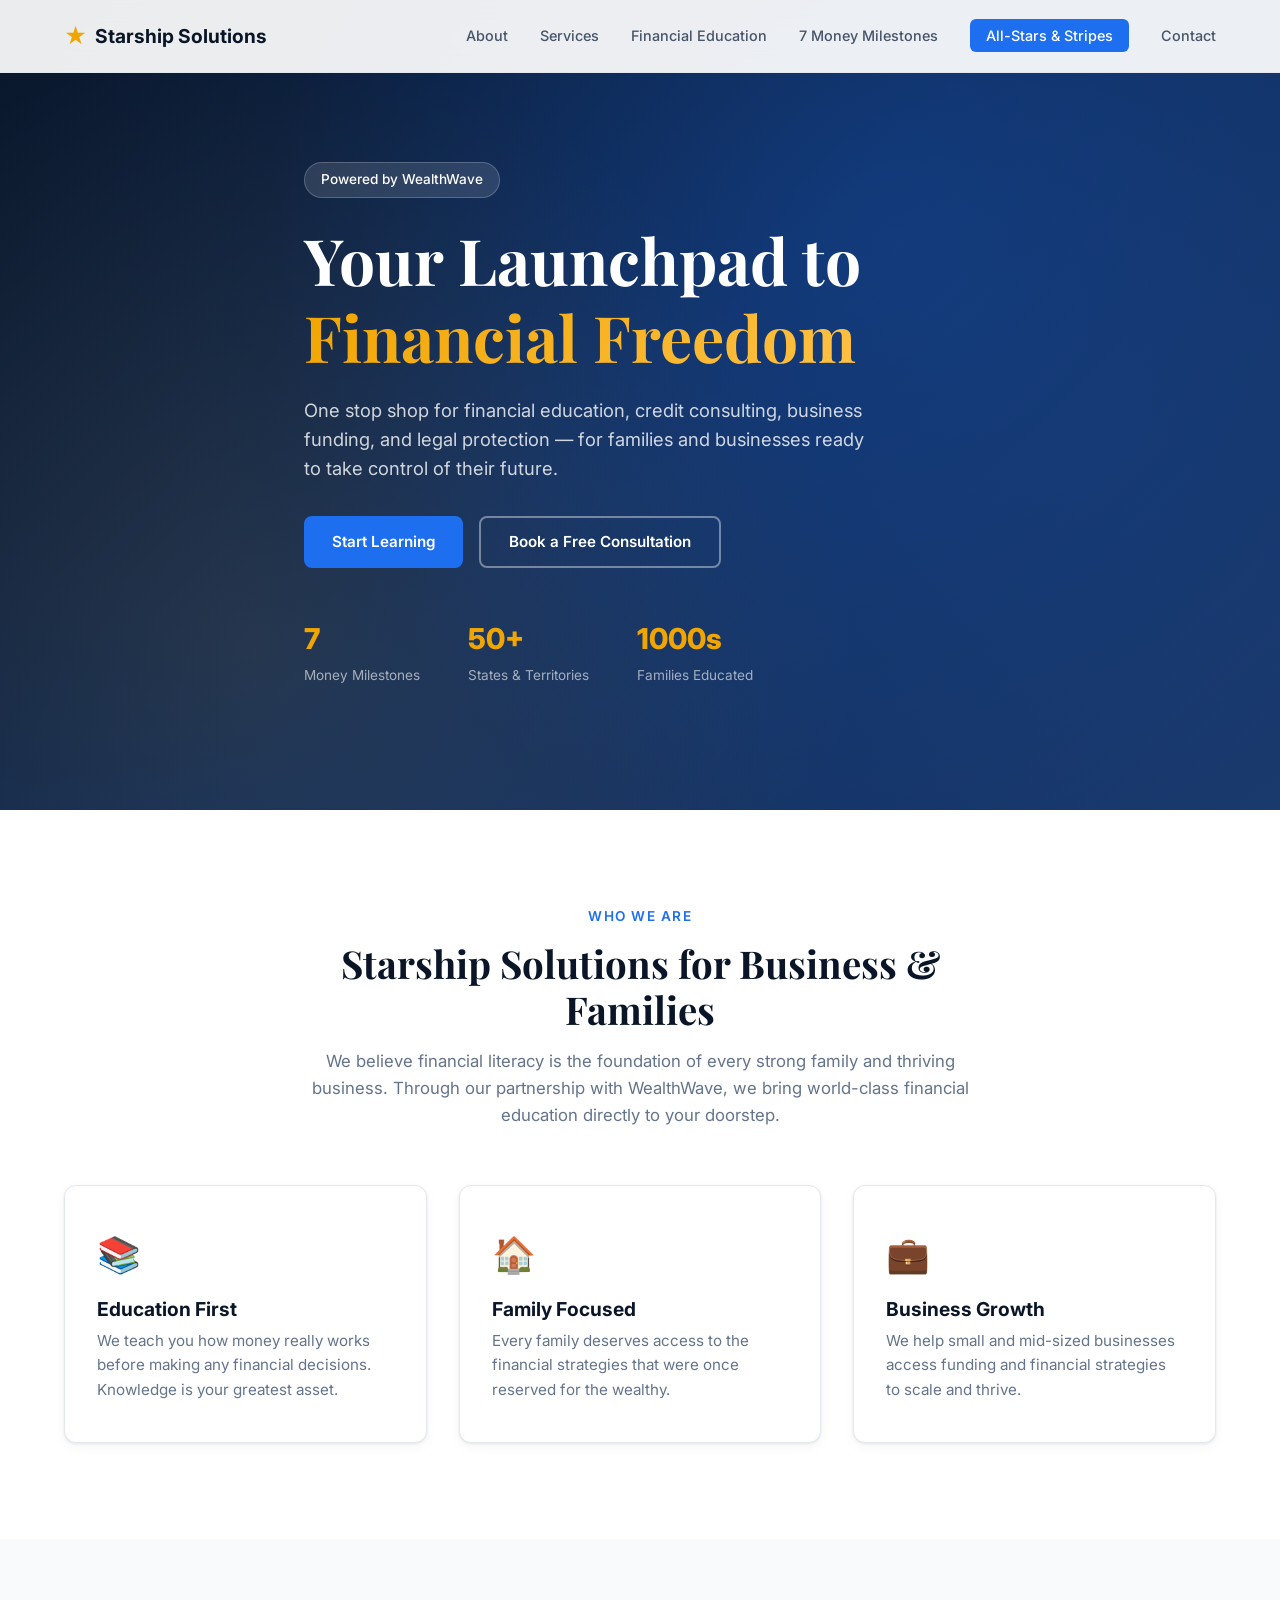
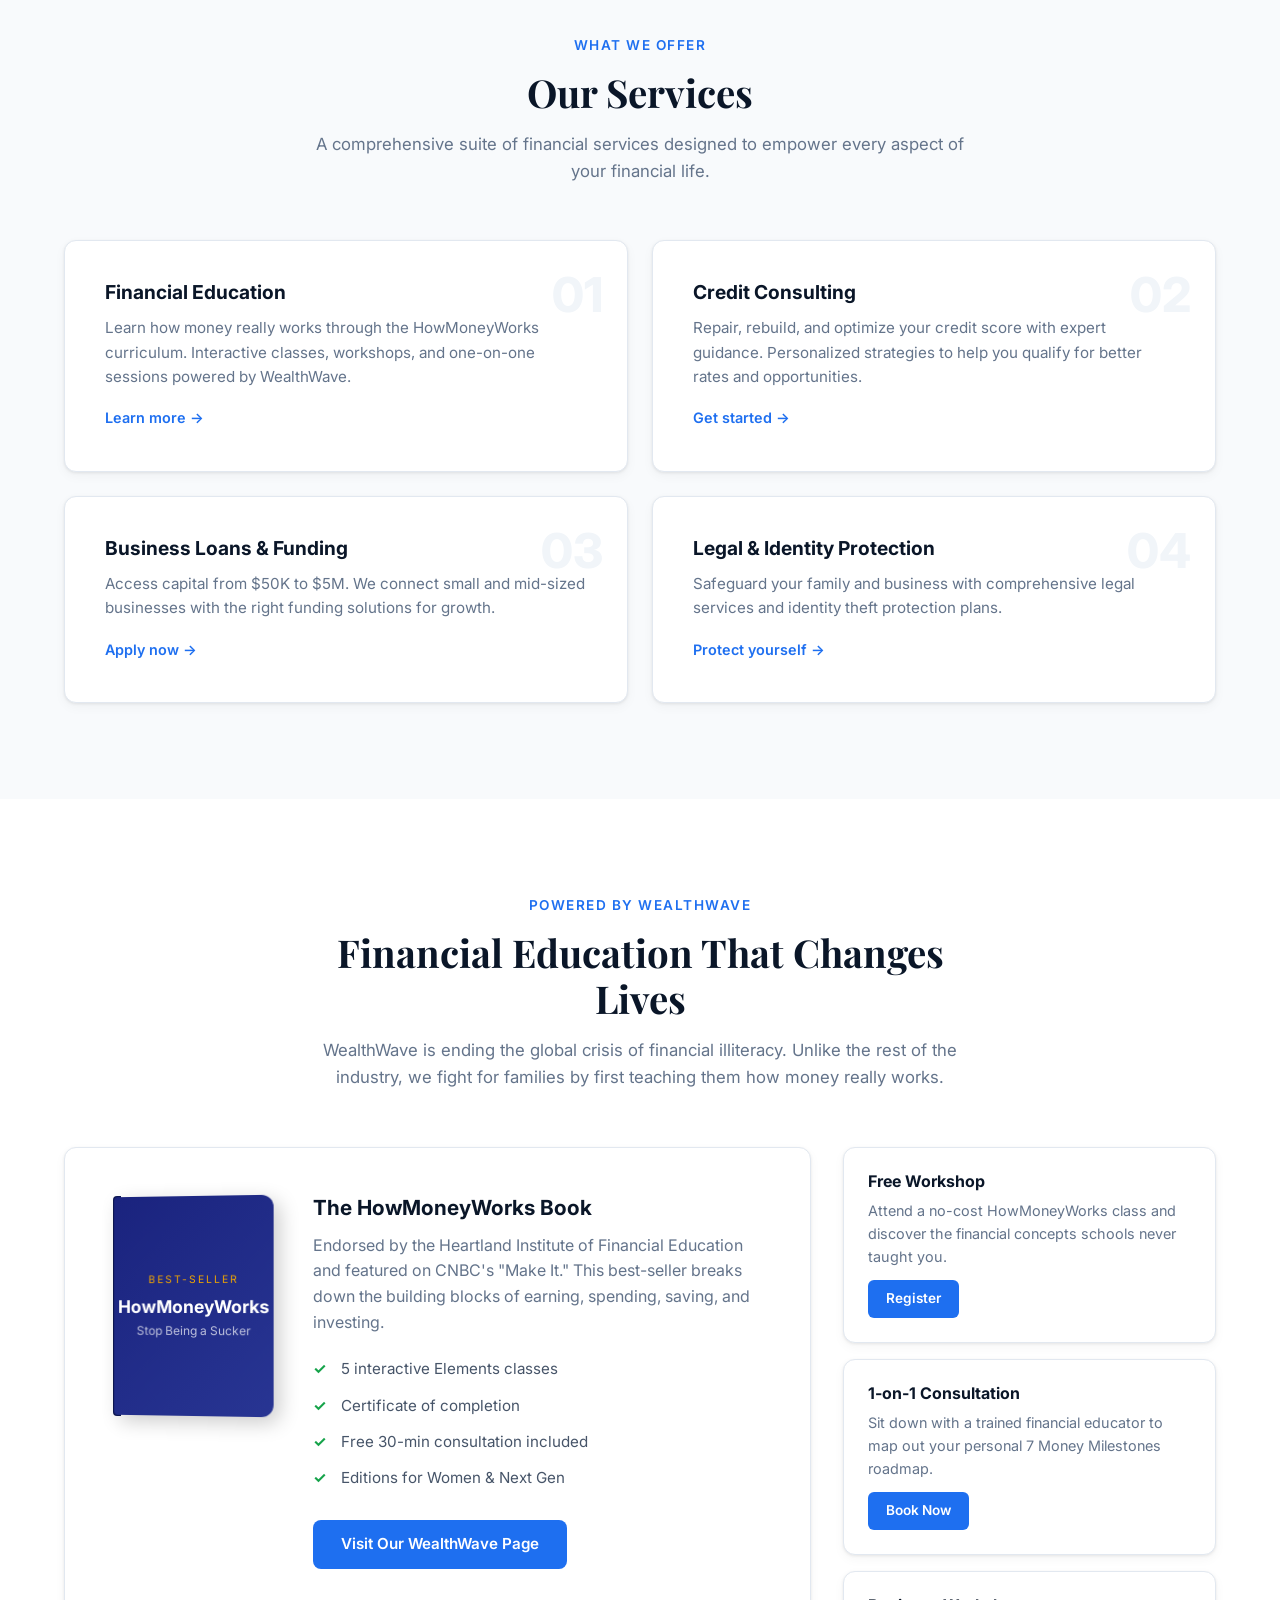
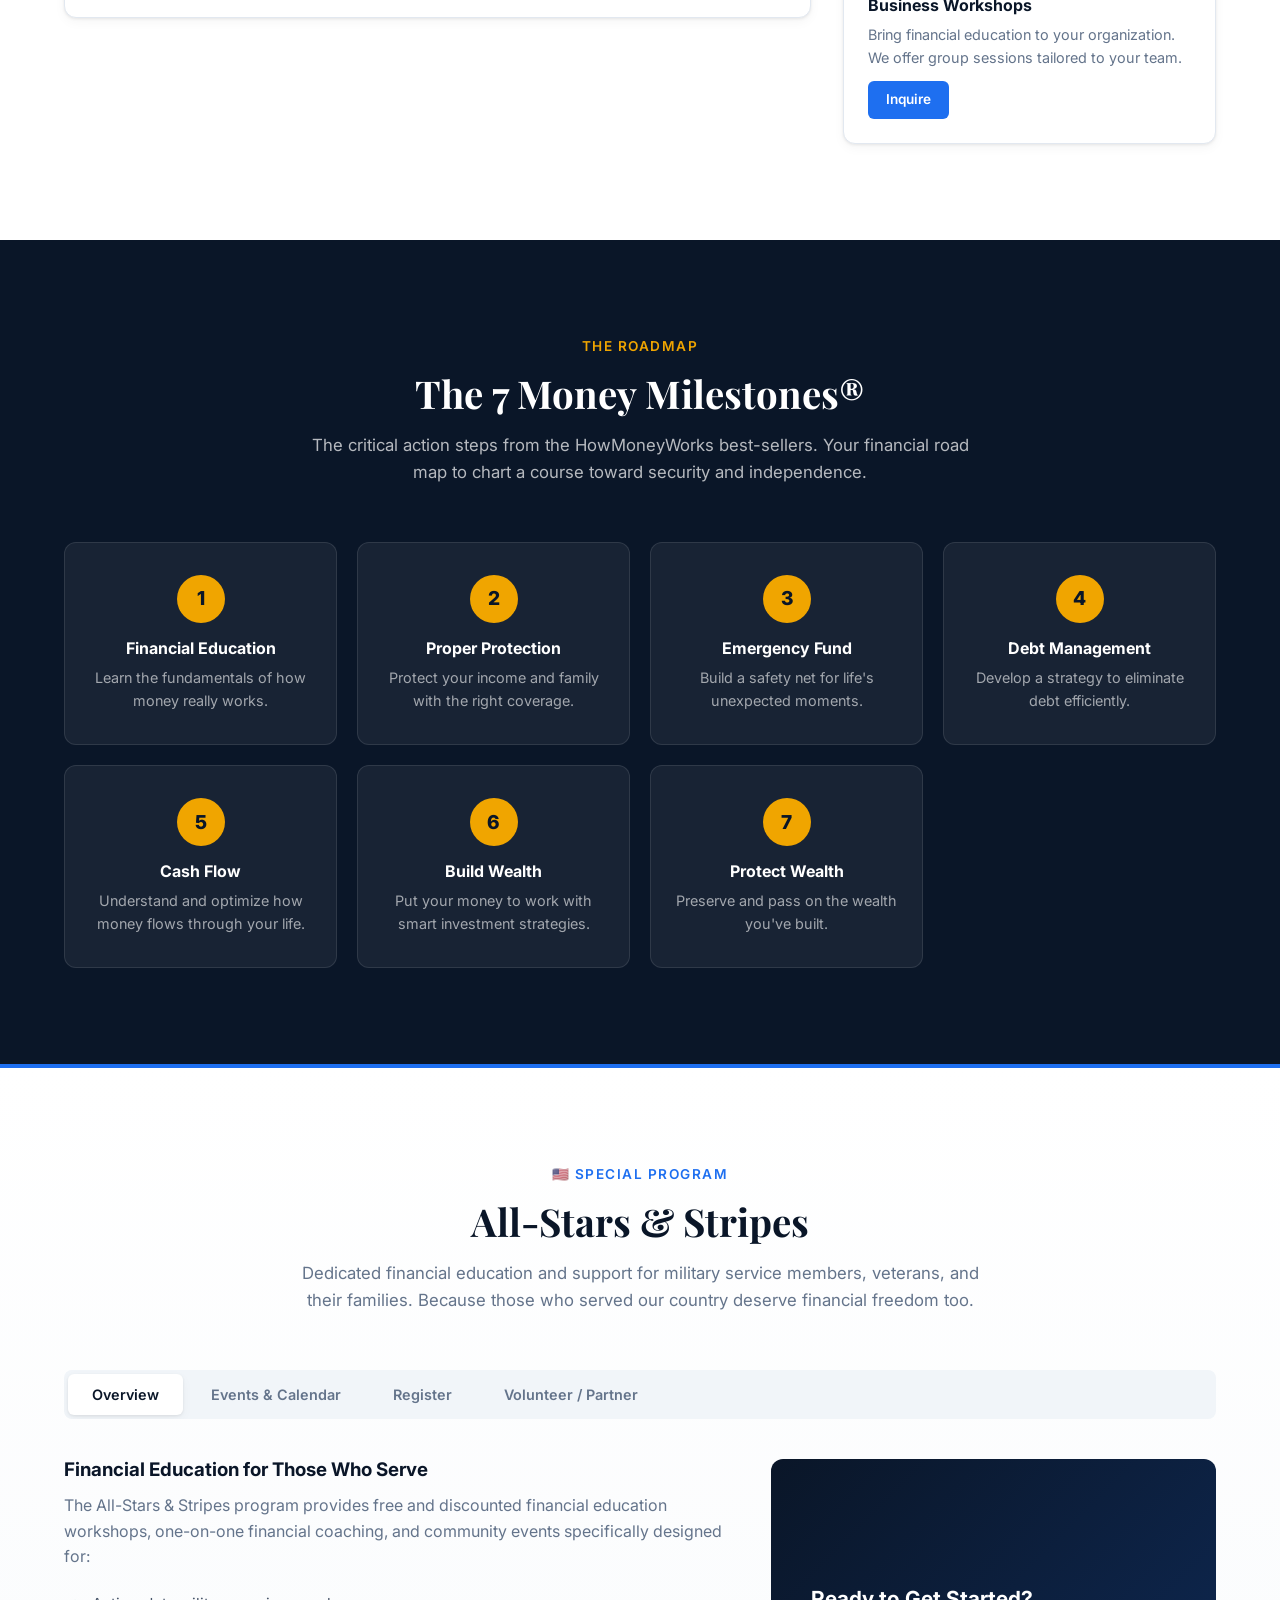
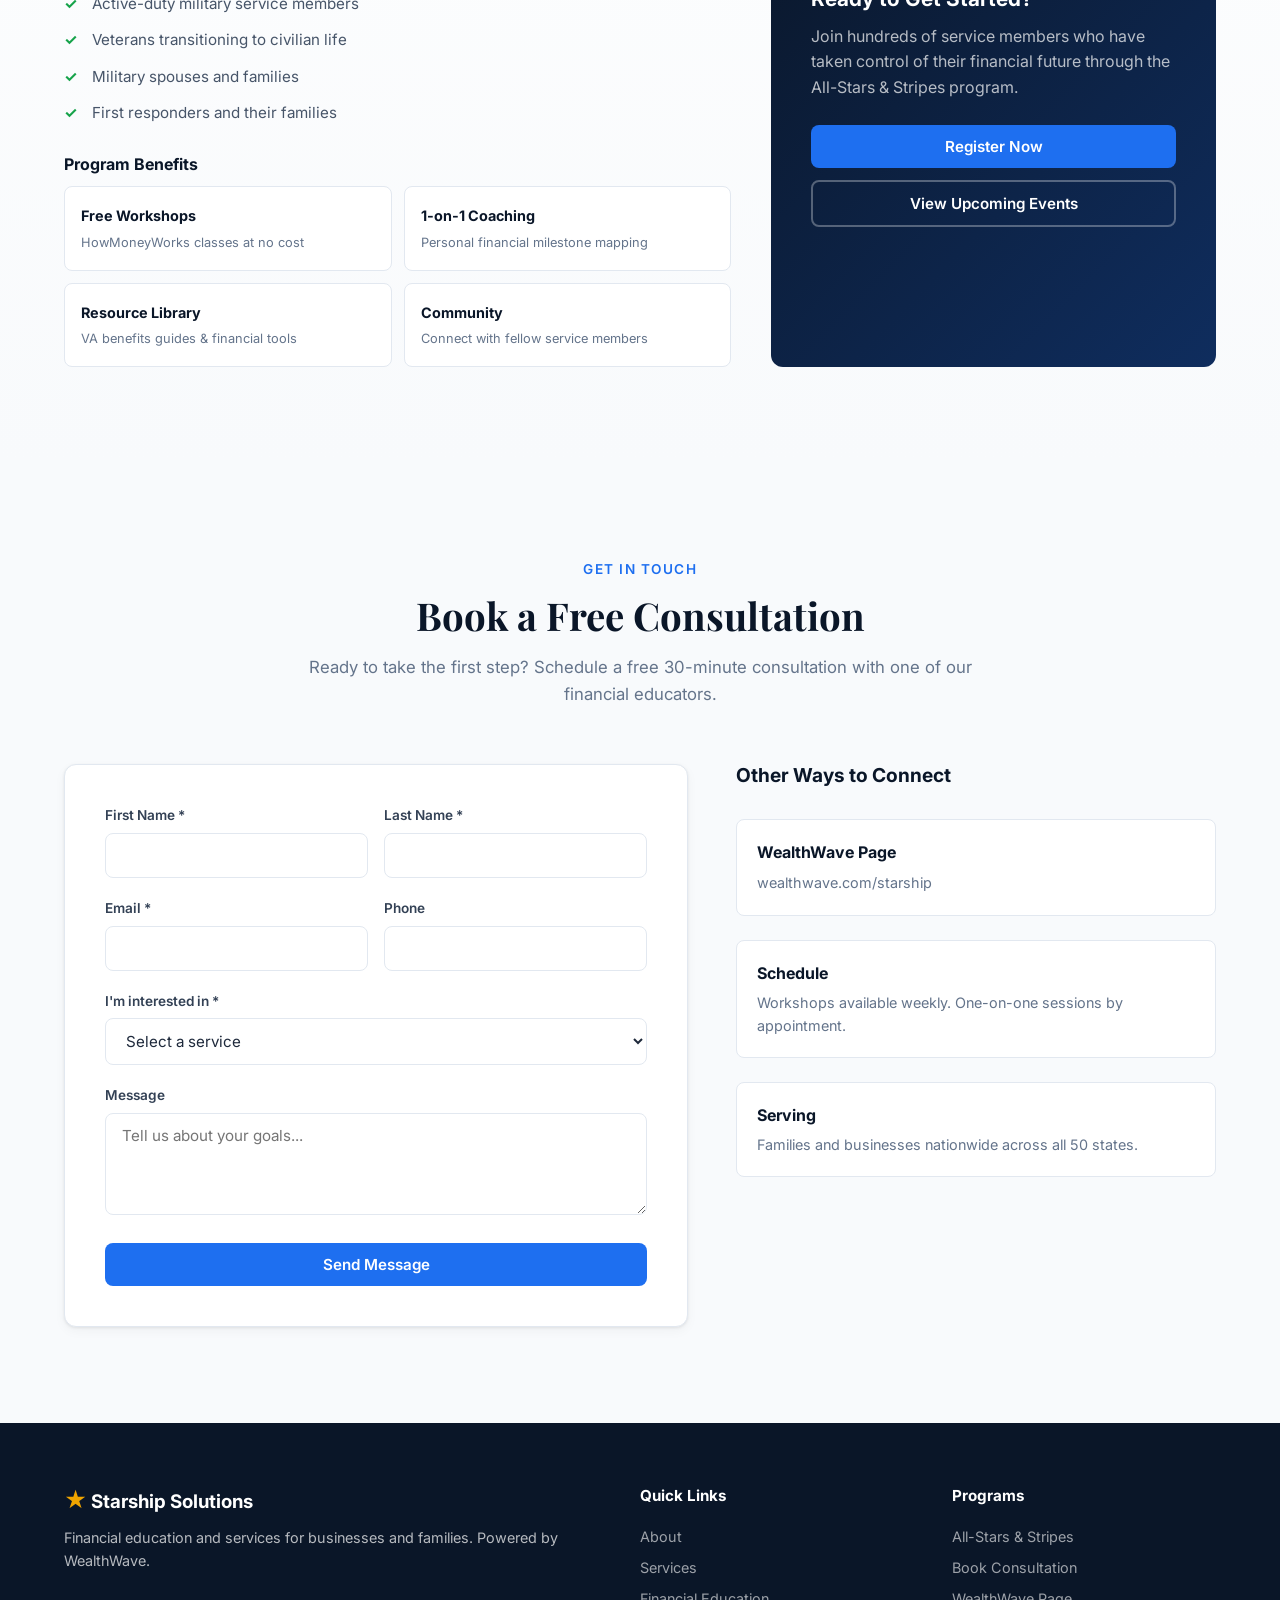
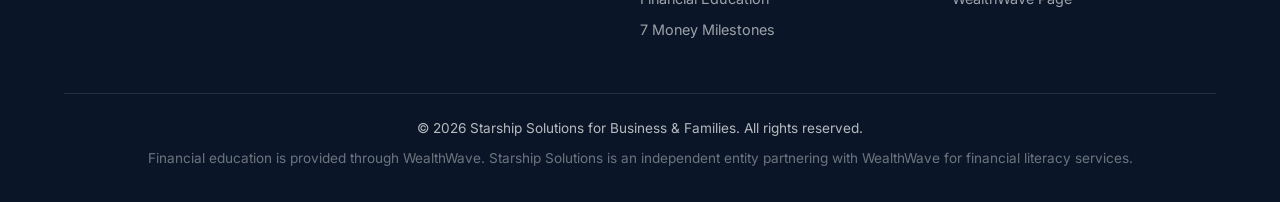
==== index.html @ 5653a107 "Redesign Starship Solutions website with streamlined WealthWave financial education focus Complete r" ====
<!DOCTYPE html>
<html lang="en">
<head>
  <meta charset="UTF-8">
  <meta name="viewport" content="width=device-width, initial-scale=1.0">
  <title>Starship Solutions for Business &amp; Families</title>
  <link rel="preconnect" href="https://fonts.googleapis.com">
  <link href="https://fonts.googleapis.com/css2?family=Inter:wght@300;400;500;600;700;800&family=Playfair+Display:wght@700&display=swap" rel="stylesheet">
  <link rel="stylesheet" href="styles.css">
</head>
<body>
  <!-- Navigation -->
  <nav class="navbar" id="navbar">
    <div class="container nav-container">
      <a href="#" class="logo">
        <span class="logo-icon">&#9733;</span> Starship Solutions
      </a>
      <button class="nav-toggle" id="navToggle" aria-label="Toggle navigation">
        <span></span><span></span><span></span>
      </button>
      <ul class="nav-links" id="navLinks">
        <li><a href="#about">About</a></li>
        <li><a href="#services">Services</a></li>
        <li><a href="#financial-education">Financial Education</a></li>
        <li><a href="#milestones">7 Money Milestones</a></li>
        <li><a href="#allstars" class="nav-highlight">All-Stars &amp; Stripes</a></li>
        <li><a href="#contact">Contact</a></li>
      </ul>
    </div>
  </nav>

  <!-- Hero Section -->
  <header class="hero" id="hero">
    <div class="hero-bg"></div>
    <div class="container hero-content">
      <p class="hero-badge">Powered by WealthWave</p>
      <h1>Your Launchpad to <span class="text-gradient">Financial Freedom</span></h1>
      <p class="hero-subtitle">One stop shop for financial education, credit consulting, business funding, and legal protection &mdash; for families and businesses ready to take control of their future.</p>
      <div class="hero-actions">
        <a href="#financial-education" class="btn btn-primary">Start Learning</a>
        <a href="#contact" class="btn btn-outline">Book a Free Consultation</a>
      </div>
      <div class="hero-stats">
        <div class="stat">
          <strong>7</strong>
          <span>Money Milestones</span>
        </div>
        <div class="stat">
          <strong>50+</strong>
          <span>States &amp; Territories</span>
        </div>
        <div class="stat">
          <strong>1000s</strong>
          <span>Families Educated</span>
        </div>
      </div>
    </div>
  </header>

  <!-- About Section -->
  <section class="section" id="about">
    <div class="container">
      <div class="section-header">
        <p class="section-tag">Who We Are</p>
        <h2>Starship Solutions for Business &amp; Families</h2>
        <p class="section-desc">We believe financial literacy is the foundation of every strong family and thriving business. Through our partnership with WealthWave, we bring world-class financial education directly to your doorstep.</p>
      </div>
      <div class="about-grid">
        <div class="about-card">
          <div class="about-icon">&#128218;</div>
          <h3>Education First</h3>
          <p>We teach you how money really works before making any financial decisions. Knowledge is your greatest asset.</p>
        </div>
        <div class="about-card">
          <div class="about-icon">&#127968;</div>
          <h3>Family Focused</h3>
          <p>Every family deserves access to the financial strategies that were once reserved for the wealthy.</p>
        </div>
        <div class="about-card">
          <div class="about-icon">&#128188;</div>
          <h3>Business Growth</h3>
          <p>We help small and mid-sized businesses access funding and financial strategies to scale and thrive.</p>
        </div>
      </div>
    </div>
  </section>

  <!-- Services Section -->
  <section class="section section-alt" id="services">
    <div class="container">
      <div class="section-header">
        <p class="section-tag">What We Offer</p>
        <h2>Our Services</h2>
        <p class="section-desc">A comprehensive suite of financial services designed to empower every aspect of your financial life.</p>
      </div>
      <div class="services-grid">
        <div class="service-card">
          <div class="service-number">01</div>
          <h3>Financial Education</h3>
          <p>Learn how money really works through the HowMoneyWorks curriculum. Interactive classes, workshops, and one-on-one sessions powered by WealthWave.</p>
          <a href="#financial-education" class="service-link">Learn more &rarr;</a>
        </div>
        <div class="service-card">
          <div class="service-number">02</div>
          <h3>Credit Consulting</h3>
          <p>Repair, rebuild, and optimize your credit score with expert guidance. Personalized strategies to help you qualify for better rates and opportunities.</p>
          <a href="#contact" class="service-link">Get started &rarr;</a>
        </div>
        <div class="service-card">
          <div class="service-number">03</div>
          <h3>Business Loans &amp; Funding</h3>
          <p>Access capital from $50K to $5M. We connect small and mid-sized businesses with the right funding solutions for growth.</p>
          <a href="#contact" class="service-link">Apply now &rarr;</a>
        </div>
        <div class="service-card">
          <div class="service-number">04</div>
          <h3>Legal &amp; Identity Protection</h3>
          <p>Safeguard your family and business with comprehensive legal services and identity theft protection plans.</p>
          <a href="#contact" class="service-link">Protect yourself &rarr;</a>
        </div>
      </div>
    </div>
  </section>

  <!-- Financial Education Section -->
  <section class="section" id="financial-education">
    <div class="container">
      <div class="section-header">
        <p class="section-tag">Powered by WealthWave</p>
        <h2>Financial Education That Changes Lives</h2>
        <p class="section-desc">WealthWave is ending the global crisis of financial illiteracy. Unlike the rest of the industry, we fight for families by first teaching them how money really works.</p>
      </div>
      <div class="education-layout">
        <div class="education-main">
          <div class="education-feature">
            <div class="book-showcase">
              <div class="book-visual">
                <div class="book-spine"></div>
                <div class="book-cover">
                  <p class="book-label">Best-Seller</p>
                  <h3>HowMoneyWorks</h3>
                  <p class="book-sub">Stop Being a Sucker</p>
                </div>
              </div>
            </div>
            <div class="book-info">
              <h3>The HowMoneyWorks Book</h3>
              <p>Endorsed by the Heartland Institute of Financial Education and featured on CNBC's "Make It." This best-seller breaks down the building blocks of earning, spending, saving, and investing.</p>
              <ul class="check-list">
                <li>5 interactive Elements classes</li>
                <li>Certificate of completion</li>
                <li>Free 30-min consultation included</li>
                <li>Editions for Women &amp; Next Gen</li>
              </ul>
              <a href="https://wealthwave.com/starship" target="_blank" rel="noopener" class="btn btn-primary">Visit Our WealthWave Page</a>
            </div>
          </div>
        </div>
        <div class="education-sidebar">
          <div class="edu-card">
            <h4>Free Workshop</h4>
            <p>Attend a no-cost HowMoneyWorks class and discover the financial concepts schools never taught you.</p>
            <a href="#contact" class="btn btn-sm">Register</a>
          </div>
          <div class="edu-card">
            <h4>1-on-1 Consultation</h4>
            <p>Sit down with a trained financial educator to map out your personal 7 Money Milestones roadmap.</p>
            <a href="#contact" class="btn btn-sm">Book Now</a>
          </div>
          <div class="edu-card">
            <h4>Business Workshops</h4>
            <p>Bring financial education to your organization. We offer group sessions tailored to your team.</p>
            <a href="#contact" class="btn btn-sm">Inquire</a>
          </div>
        </div>
      </div>
    </div>
  </section>

  <!-- 7 Money Milestones Section -->
  <section class="section section-dark" id="milestones">
    <div class="container">
      <div class="section-header section-header-light">
        <p class="section-tag">The Roadmap</p>
        <h2>The 7 Money Milestones&reg;</h2>
        <p class="section-desc">The critical action steps from the HowMoneyWorks best-sellers. Your financial road map to chart a course toward security and independence.</p>
      </div>
      <div class="milestones-grid">
        <div class="milestone">
          <div class="milestone-num">1</div>
          <h4>Financial Education</h4>
          <p>Learn the fundamentals of how money really works.</p>
        </div>
        <div class="milestone">
          <div class="milestone-num">2</div>
          <h4>Proper Protection</h4>
          <p>Protect your income and family with the right coverage.</p>
        </div>
        <div class="milestone">
          <div class="milestone-num">3</div>
          <h4>Emergency Fund</h4>
          <p>Build a safety net for life's unexpected moments.</p>
        </div>
        <div class="milestone">
          <div class="milestone-num">4</div>
          <h4>Debt Management</h4>
          <p>Develop a strategy to eliminate debt efficiently.</p>
        </div>
        <div class="milestone">
          <div class="milestone-num">5</div>
          <h4>Cash Flow</h4>
          <p>Understand and optimize how money flows through your life.</p>
        </div>
        <div class="milestone">
          <div class="milestone-num">6</div>
          <h4>Build Wealth</h4>
          <p>Put your money to work with smart investment strategies.</p>
        </div>
        <div class="milestone">
          <div class="milestone-num">7</div>
          <h4>Protect Wealth</h4>
          <p>Preserve and pass on the wealth you've built.</p>
        </div>
      </div>
    </div>
  </section>

  <!-- ALL-STARS & STRIPES SECTION -->
  <section class="section section-allstars" id="allstars">
    <div class="container">
      <div class="section-header">
        <p class="section-tag">&#127482;&#127480; Special Program</p>
        <h2>All-Stars &amp; Stripes</h2>
        <p class="section-desc">Dedicated financial education and support for military service members, veterans, and their families. Because those who served our country deserve financial freedom too.</p>
      </div>

      <!-- Tabs -->
      <div class="allstars-tabs">
        <button class="tab-btn active" data-tab="overview">Overview</button>
        <button class="tab-btn" data-tab="events">Events &amp; Calendar</button>
        <button class="tab-btn" data-tab="register">Register</button>
        <button class="tab-btn" data-tab="volunteer">Volunteer / Partner</button>
      </div>

      <!-- Tab: Overview -->
      <div class="tab-content active" id="tab-overview">
        <div class="allstars-overview">
          <div class="allstars-info">
            <h3>Financial Education for Those Who Serve</h3>
            <p>The All-Stars &amp; Stripes program provides free and discounted financial education workshops, one-on-one financial coaching, and community events specifically designed for:</p>
            <ul class="check-list">
              <li>Active-duty military service members</li>
              <li>Veterans transitioning to civilian life</li>
              <li>Military spouses and families</li>
              <li>First responders and their families</li>
            </ul>
            <h4>Program Benefits</h4>
            <div class="benefits-grid">
              <div class="benefit">
                <strong>Free Workshops</strong>
                <p>HowMoneyWorks classes at no cost</p>
              </div>
              <div class="benefit">
                <strong>1-on-1 Coaching</strong>
                <p>Personal financial milestone mapping</p>
              </div>
              <div class="benefit">
                <strong>Resource Library</strong>
                <p>VA benefits guides &amp; financial tools</p>
              </div>
              <div class="benefit">
                <strong>Community</strong>
                <p>Connect with fellow service members</p>
              </div>
            </div>
          </div>
          <div class="allstars-cta-box">
            <h4>Ready to Get Started?</h4>
            <p>Join hundreds of service members who have taken control of their financial future through the All-Stars &amp; Stripes program.</p>
            <button class="btn btn-primary" onclick="switchTab('register')">Register Now</button>
            <button class="btn btn-outline" onclick="switchTab('events')">View Upcoming Events</button>
          </div>
        </div>
      </div>

      <!-- Tab: Events & Calendar -->
      <div class="tab-content" id="tab-events">
        <div class="calendar-section">
          <div class="calendar-controls">
            <button class="cal-nav" id="calPrev">&larr;</button>
            <h3 id="calMonth"></h3>
            <button class="cal-nav" id="calNext">&rarr;</button>
          </div>
          <div class="calendar-grid">
            <div class="cal-header">Sun</div>
            <div class="cal-header">Mon</div>
            <div class="cal-header">Tue</div>
            <div class="cal-header">Wed</div>
            <div class="cal-header">Thu</div>
            <div class="cal-header">Fri</div>
            <div class="cal-header">Sat</div>
            <div class="cal-days" id="calDays"></div>
          </div>
          <div class="events-list" id="eventsList">
            <h4>Upcoming Events</h4>
            <div class="event-item">
              <div class="event-date-badge">
                <span class="event-month">FEB</span>
                <span class="event-day">15</span>
              </div>
              <div class="event-details">
                <h5>HowMoneyWorks Workshop for Veterans</h5>
                <p>Free introductory class covering the fundamentals of financial literacy. Open to all veterans and active-duty members.</p>
                <span class="event-meta">10:00 AM &mdash; Virtual (Zoom)</span>
              </div>
              <button class="btn btn-sm" onclick="switchTab('register')">RSVP</button>
            </div>
            <div class="event-item">
              <div class="event-date-badge">
                <span class="event-month">FEB</span>
                <span class="event-day">22</span>
              </div>
              <div class="event-details">
                <h5>Military Spouse Financial Planning Session</h5>
                <p>Personalized financial planning session designed for military spouses navigating unique financial challenges.</p>
                <span class="event-meta">2:00 PM &mdash; Virtual (Zoom)</span>
              </div>
              <button class="btn btn-sm" onclick="switchTab('register')">RSVP</button>
            </div>
            <div class="event-item">
              <div class="event-date-badge">
                <span class="event-month">MAR</span>
                <span class="event-day">1</span>
              </div>
              <div class="event-details">
                <h5>7 Money Milestones: Veterans Edition</h5>
                <p>Deep-dive workshop applying the 7 Money Milestones framework to VA benefits and military-specific financial scenarios.</p>
                <span class="event-meta">11:00 AM &mdash; In-Person &amp; Virtual</span>
              </div>
              <button class="btn btn-sm" onclick="switchTab('register')">RSVP</button>
            </div>
            <div class="event-item">
              <div class="event-date-badge">
                <span class="event-month">MAR</span>
                <span class="event-day">15</span>
              </div>
              <div class="event-details">
                <h5>Credit Repair for Service Members</h5>
                <p>Learn strategies to rebuild and optimize your credit after deployment or transition.</p>
                <span class="event-meta">1:00 PM &mdash; Virtual (Zoom)</span>
              </div>
              <button class="btn btn-sm" onclick="switchTab('register')">RSVP</button>
            </div>
          </div>
        </div>
      </div>

      <!-- Tab: Register -->
      <div class="tab-content" id="tab-register">
        <div class="form-section">
          <div class="form-info">
            <h3>Register for All-Stars &amp; Stripes</h3>
            <p>Complete the form below to register for upcoming events, workshops, or one-on-one financial coaching sessions. All programs are free or discounted for eligible participants.</p>
            <div class="eligibility-box">
              <h4>Eligibility</h4>
              <ul>
                <li>Active-duty military (all branches)</li>
                <li>Veterans (honorably discharged)</li>
                <li>Military spouses &amp; dependents</li>
                <li>First responders (police, fire, EMS)</li>
                <li>Gold Star families</li>
              </ul>
            </div>
          </div>
          <form class="registration-form" id="registrationForm">
            <div class="form-row">
              <div class="form-group">
                <label for="regFirst">First Name *</label>
                <input type="text" id="regFirst" required>
              </div>
              <div class="form-group">
                <label for="regLast">Last Name *</label>
                <input type="text" id="regLast" required>
              </div>
            </div>
            <div class="form-row">
              <div class="form-group">
                <label for="regEmail">Email *</label>
                <input type="email" id="regEmail" required>
              </div>
              <div class="form-group">
                <label for="regPhone">Phone</label>
                <input type="tel" id="regPhone">
              </div>
            </div>
            <div class="form-group">
              <label for="regStatus">Service Status *</label>
              <select id="regStatus" required>
                <option value="">Select your status</option>
                <option value="active">Active Duty</option>
                <option value="veteran">Veteran</option>
                <option value="spouse">Military Spouse/Dependent</option>
                <option value="first-responder">First Responder</option>
                <option value="gold-star">Gold Star Family Member</option>
                <option value="other">Other</option>
              </select>
            </div>
            <div class="form-group">
              <label for="regBranch">Branch of Service</label>
              <select id="regBranch">
                <option value="">Select branch (if applicable)</option>
                <option value="army">Army</option>
                <option value="navy">Navy</option>
                <option value="air-force">Air Force</option>
                <option value="marines">Marines</option>
                <option value="coast-guard">Coast Guard</option>
                <option value="space-force">Space Force</option>
                <option value="national-guard">National Guard</option>
                <option value="na">N/A</option>
              </select>
            </div>
            <div class="form-group">
              <label for="regProgram">Program Interest *</label>
              <select id="regProgram" required>
                <option value="">What are you interested in?</option>
                <option value="workshop">Free HowMoneyWorks Workshop</option>
                <option value="coaching">1-on-1 Financial Coaching</option>
                <option value="milestones">7 Money Milestones Session</option>
                <option value="credit">Credit Consulting</option>
                <option value="business">Business Funding Guidance</option>
                <option value="all">All Programs</option>
              </select>
            </div>
            <div class="form-group">
              <label for="regEvent">Specific Event (optional)</label>
              <select id="regEvent">
                <option value="">Select an upcoming event</option>
                <option value="feb15">Feb 15 &mdash; HowMoneyWorks Workshop for Veterans</option>
                <option value="feb22">Feb 22 &mdash; Military Spouse Financial Planning</option>
                <option value="mar1">Mar 1 &mdash; 7 Money Milestones: Veterans Edition</option>
                <option value="mar15">Mar 15 &mdash; Credit Repair for Service Members</option>
              </select>
            </div>
            <div class="form-group">
              <label for="regMessage">Additional Notes</label>
              <textarea id="regMessage" rows="3" placeholder="Any questions or special requirements..."></textarea>
            </div>
            <button type="submit" class="btn btn-primary btn-full">Submit Registration</button>
          </form>
        </div>
      </div>

      <!-- Tab: Volunteer / Partner -->
      <div class="tab-content" id="tab-volunteer">
        <div class="form-section">
          <div class="form-info">
            <h3>Volunteer or Partner With Us</h3>
            <p>Help us expand financial education to more service members and their families. Whether you're a financial professional, organization, or someone passionate about giving back, there's a role for you.</p>
            <div class="partner-types">
              <div class="partner-type">
                <strong>Financial Educators</strong>
                <p>Lead workshops and coaching sessions</p>
              </div>
              <div class="partner-type">
                <strong>Corporate Partners</strong>
                <p>Sponsor events and provide resources</p>
              </div>
              <div class="partner-type">
                <strong>Community Volunteers</strong>
                <p>Help with outreach and event coordination</p>
              </div>
              <div class="partner-type">
                <strong>Military Organizations</strong>
                <p>Co-host events at bases and VA centers</p>
              </div>
            </div>
          </div>
          <form class="registration-form" id="volunteerForm">
            <div class="form-row">
              <div class="form-group">
                <label for="volFirst">First Name *</label>
                <input type="text" id="volFirst" required>
              </div>
              <div class="form-group">
                <label for="volLast">Last Name *</label>
                <input type="text" id="volLast" required>
              </div>
            </div>
            <div class="form-group">
              <label for="volEmail">Email *</label>
              <input type="email" id="volEmail" required>
            </div>
            <div class="form-group">
              <label for="volOrg">Organization (if applicable)</label>
              <input type="text" id="volOrg">
            </div>
            <div class="form-group">
              <label for="volType">How would you like to help? *</label>
              <select id="volType" required>
                <option value="">Select your role</option>
                <option value="educator">Financial Educator / Workshop Leader</option>
                <option value="corporate">Corporate Sponsor / Partner</option>
                <option value="volunteer">Community Volunteer</option>
                <option value="military-org">Military Organization Partnership</option>
                <option value="other">Other</option>
              </select>
            </div>
            <div class="form-group">
              <label for="volMessage">Tell us about yourself and how you'd like to contribute *</label>
              <textarea id="volMessage" rows="4" required placeholder="Your background, availability, and ideas..."></textarea>
            </div>
            <button type="submit" class="btn btn-primary btn-full">Submit Application</button>
          </form>
        </div>
      </div>
    </div>
  </section>

  <!-- Contact Section -->
  <section class="section section-alt" id="contact">
    <div class="container">
      <div class="section-header">
        <p class="section-tag">Get In Touch</p>
        <h2>Book a Free Consultation</h2>
        <p class="section-desc">Ready to take the first step? Schedule a free 30-minute consultation with one of our financial educators.</p>
      </div>
      <div class="contact-layout">
        <form class="contact-form" id="contactForm">
          <div class="form-row">
            <div class="form-group">
              <label for="conFirst">First Name *</label>
              <input type="text" id="conFirst" required>
            </div>
            <div class="form-group">
              <label for="conLast">Last Name *</label>
              <input type="text" id="conLast" required>
            </div>
          </div>
          <div class="form-row">
            <div class="form-group">
              <label for="conEmail">Email *</label>
              <input type="email" id="conEmail" required>
            </div>
            <div class="form-group">
              <label for="conPhone">Phone</label>
              <input type="tel" id="conPhone">
            </div>
          </div>
          <div class="form-group">
            <label for="conInterest">I'm interested in *</label>
            <select id="conInterest" required>
              <option value="">Select a service</option>
              <option value="education">Financial Education / HowMoneyWorks</option>
              <option value="credit">Credit Consulting</option>
              <option value="business">Business Loans &amp; Funding</option>
              <option value="legal">Legal &amp; Identity Protection</option>
              <option value="allstars">All-Stars &amp; Stripes Program</option>
              <option value="general">General Inquiry</option>
            </select>
          </div>
          <div class="form-group">
            <label for="conMessage">Message</label>
            <textarea id="conMessage" rows="4" placeholder="Tell us about your goals..."></textarea>
          </div>
          <button type="submit" class="btn btn-primary btn-full">Send Message</button>
        </form>
        <div class="contact-info-box">
          <h4>Other Ways to Connect</h4>
          <div class="contact-item">
            <strong>WealthWave Page</strong>
            <a href="https://wealthwave.com/starship" target="_blank" rel="noopener">wealthwave.com/starship</a>
          </div>
          <div class="contact-item">
            <strong>Schedule</strong>
            <p>Workshops available weekly. One-on-one sessions by appointment.</p>
          </div>
          <div class="contact-item">
            <strong>Serving</strong>
            <p>Families and businesses nationwide across all 50 states.</p>
          </div>
        </div>
      </div>
    </div>
  </section>

  <!-- Footer -->
  <footer class="footer">
    <div class="container">
      <div class="footer-grid">
        <div class="footer-brand">
          <h3><span class="logo-icon">&#9733;</span> Starship Solutions</h3>
          <p>Financial education and services for businesses and families. Powered by WealthWave.</p>
        </div>
        <div class="footer-links">
          <h4>Quick Links</h4>
          <a href="#about">About</a>
          <a href="#services">Services</a>
          <a href="#financial-education">Financial Education</a>
          <a href="#milestones">7 Money Milestones</a>
        </div>
        <div class="footer-links">
          <h4>Programs</h4>
          <a href="#allstars">All-Stars &amp; Stripes</a>
          <a href="#contact">Book Consultation</a>
          <a href="https://wealthwave.com/starship" target="_blank" rel="noopener">WealthWave Page</a>
        </div>
      </div>
      <div class="footer-bottom">
        <p>&copy; 2026 Starship Solutions for Business &amp; Families. All rights reserved.</p>
        <p class="footer-disclaimer">Financial education is provided through WealthWave. Starship Solutions is an independent entity partnering with WealthWave for financial literacy services.</p>
      </div>
    </div>
  </footer>

  <!-- Success Modal -->
  <div class="modal-overlay" id="successModal">
    <div class="modal">
      <button class="modal-close" id="modalClose">&times;</button>
      <div class="modal-icon">&#10003;</div>
      <h3 id="modalTitle">Submitted Successfully!</h3>
      <p id="modalMessage">We've received your information and will be in touch shortly.</p>
      <button class="btn btn-primary" onclick="closeModal()">Got it</button>
    </div>
  </div>

  <script src="script.js"></script>
</body>
</html>
---- styles.css ----
/* === RESET & BASE === */
*, *::before, *::after { box-sizing: border-box; margin: 0; padding: 0; }

:root {
  --navy: #0a1628;
  --navy-light: #132038;
  --blue: #1e6ff0;
  --blue-light: #4d8ef7;
  --blue-dark: #1556c0;
  --gold: #f0a500;
  --gold-light: #ffc145;
  --white: #ffffff;
  --gray-50: #f8fafc;
  --gray-100: #f1f5f9;
  --gray-200: #e2e8f0;
  --gray-300: #cbd5e1;
  --gray-400: #94a3b8;
  --gray-500: #64748b;
  --gray-600: #475569;
  --gray-700: #334155;
  --gray-800: #1e293b;
  --red: #dc2626;
  --green: #16a34a;
  --radius: 12px;
  --radius-sm: 8px;
  --shadow: 0 1px 3px rgba(0,0,0,.08), 0 4px 12px rgba(0,0,0,.04);
  --shadow-md: 0 4px 16px rgba(0,0,0,.1);
  --shadow-lg: 0 8px 32px rgba(0,0,0,.12);
  --transition: .25s ease;
}

html { scroll-behavior: smooth; scroll-padding-top: 80px; }
body { font-family: 'Inter', -apple-system, sans-serif; color: var(--gray-800); line-height: 1.6; background: var(--white); -webkit-font-smoothing: antialiased; }
img { max-width: 100%; display: block; }
a { color: var(--blue); text-decoration: none; transition: color var(--transition); }
a:hover { color: var(--blue-dark); }
h1,h2,h3,h4,h5 { line-height: 1.2; }

.container { max-width: 1200px; margin: 0 auto; padding: 0 24px; }

/* === NAVBAR === */
.navbar { position: fixed; top: 0; left: 0; right: 0; z-index: 1000; background: rgba(255,255,255,.92); backdrop-filter: blur(12px); border-bottom: 1px solid var(--gray-200); transition: var(--transition); }
.navbar.scrolled { box-shadow: var(--shadow); }
.nav-container { display: flex; align-items: center; justify-content: space-between; height: 72px; }
.logo { display: flex; align-items: center; gap: 8px; font-weight: 700; font-size: 1.2rem; color: var(--navy); }
.logo-icon { color: var(--gold); font-size: 1.4rem; }
.nav-links { display: flex; align-items: center; gap: 32px; list-style: none; }
.nav-links a { font-size: .9rem; font-weight: 500; color: var(--gray-600); transition: color var(--transition); }
.nav-links a:hover { color: var(--navy); }
.nav-highlight { background: var(--blue); color: var(--white) !important; padding: 8px 16px; border-radius: 6px; }
.nav-highlight:hover { background: var(--blue-dark); color: var(--white) !important; }
.nav-toggle { display: none; background: none; border: none; cursor: pointer; padding: 8px; }
.nav-toggle span { display: block; width: 24px; height: 2px; background: var(--navy); margin: 5px 0; transition: var(--transition); }

/* === HERO === */
.hero { position: relative; min-height: 90vh; display: flex; align-items: center; padding: 120px 0 80px; overflow: hidden; }
.hero-bg { position: absolute; inset: 0; background: linear-gradient(135deg, var(--navy) 0%, #0f2d5e 50%, #1a3a6e 100%); z-index: 0; }
.hero-bg::after { content: ''; position: absolute; inset: 0; background: radial-gradient(circle at 70% 30%, rgba(30,111,240,.2) 0%, transparent 60%), radial-gradient(circle at 20% 80%, rgba(240,165,0,.1) 0%, transparent 50%); }
.hero-content { position: relative; z-index: 1; color: var(--white); max-width: 720px; }
.hero-badge { display: inline-block; background: rgba(255,255,255,.12); border: 1px solid rgba(255,255,255,.2); padding: 6px 16px; border-radius: 24px; font-size: .85rem; font-weight: 500; margin-bottom: 24px; }
.hero h1 { font-family: 'Playfair Display', serif; font-size: clamp(2.5rem, 5vw, 4rem); margin-bottom: 20px; }
.text-gradient { background: linear-gradient(135deg, var(--gold) 0%, var(--gold-light) 100%); -webkit-background-clip: text; -webkit-text-fill-color: transparent; background-clip: text; }
.hero-subtitle { font-size: 1.15rem; color: rgba(255,255,255,.8); margin-bottom: 32px; max-width: 560px; }
.hero-actions { display: flex; gap: 16px; margin-bottom: 48px; flex-wrap: wrap; }
.hero-stats { display: flex; gap: 48px; }
.stat strong { display: block; font-size: 1.8rem; font-weight: 800; color: var(--gold); }
.stat span { font-size: .85rem; color: rgba(255,255,255,.6); }

/* === BUTTONS === */
.btn { display: inline-flex; align-items: center; justify-content: center; padding: 12px 28px; border-radius: var(--radius-sm); font-weight: 600; font-size: .95rem; border: none; cursor: pointer; transition: all var(--transition); font-family: inherit; }
.btn-primary { background: var(--blue); color: var(--white); }
.btn-primary:hover { background: var(--blue-dark); color: var(--white); transform: translateY(-1px); box-shadow: 0 4px 12px rgba(30,111,240,.3); }
.btn-outline { background: transparent; color: var(--white); border: 2px solid rgba(255,255,255,.4); }
.btn-outline:hover { background: rgba(255,255,255,.1); color: var(--white); border-color: rgba(255,255,255,.7); }
.btn-sm { padding: 8px 18px; font-size: .85rem; background: var(--blue); color: var(--white); border-radius: 6px; }
.btn-sm:hover { background: var(--blue-dark); color: var(--white); }
.btn-full { width: 100%; }

/* === SECTIONS === */
.section { padding: 96px 0; }
.section-alt { background: var(--gray-50); }
.section-dark { background: var(--navy); }
.section-header { text-align: center; max-width: 680px; margin: 0 auto 56px; }
.section-header-light h2, .section-header-light .section-desc { color: var(--white); }
.section-header-light .section-desc { color: rgba(255,255,255,.7); }
.section-tag { font-size: .85rem; font-weight: 600; text-transform: uppercase; letter-spacing: 1.5px; color: var(--blue); margin-bottom: 12px; }
.section-header-light .section-tag { color: var(--gold); }
.section-header h2 { font-family: 'Playfair Display', serif; font-size: clamp(1.8rem, 3vw, 2.5rem); color: var(--navy); margin-bottom: 16px; }
.section-header-light h2 { color: var(--white); }
.section-desc { font-size: 1.05rem; color: var(--gray-500); }

/* === ABOUT === */
.about-grid { display: grid; grid-template-columns: repeat(3, 1fr); gap: 32px; }
.about-card { background: var(--white); padding: 40px 32px; border-radius: var(--radius); box-shadow: var(--shadow); border: 1px solid var(--gray-200); transition: var(--transition); }
.about-card:hover { transform: translateY(-4px); box-shadow: var(--shadow-md); }
.about-icon { font-size: 2.2rem; margin-bottom: 16px; }
.about-card h3 { font-size: 1.2rem; color: var(--navy); margin-bottom: 8px; }
.about-card p { color: var(--gray-500); font-size: .95rem; }

/* === SERVICES === */
.services-grid { display: grid; grid-template-columns: repeat(2, 1fr); gap: 24px; }
.service-card { background: var(--white); padding: 40px; border-radius: var(--radius); box-shadow: var(--shadow); border: 1px solid var(--gray-200); transition: var(--transition); position: relative; overflow: hidden; }
.service-card:hover { transform: translateY(-2px); box-shadow: var(--shadow-md); }
.service-number { font-size: 3rem; font-weight: 800; color: var(--gray-100); position: absolute; top: 16px; right: 24px; }
.service-card h3 { font-size: 1.2rem; color: var(--navy); margin-bottom: 12px; }
.service-card p { color: var(--gray-500); font-size: .95rem; margin-bottom: 16px; }
.service-link { font-weight: 600; font-size: .9rem; }

/* === EDUCATION === */
.education-layout { display: grid; grid-template-columns: 2fr 1fr; gap: 32px; }
.education-feature { display: flex; gap: 40px; background: var(--white); padding: 48px; border-radius: var(--radius); box-shadow: var(--shadow); border: 1px solid var(--gray-200); }
.book-showcase { flex-shrink: 0; }
.book-visual { width: 160px; height: 220px; position: relative; perspective: 600px; }
.book-cover { width: 100%; height: 100%; background: linear-gradient(135deg, #1a237e, #283593); border-radius: 4px 12px 12px 4px; display: flex; flex-direction: column; align-items: center; justify-content: center; color: var(--white); text-align: center; padding: 20px; box-shadow: 6px 6px 20px rgba(0,0,0,.2); transform: rotateY(-5deg); transition: var(--transition); }
.book-cover:hover { transform: rotateY(0); }
.book-spine { position: absolute; left: 0; top: 0; width: 8px; height: 100%; background: #0d1754; border-radius: 4px 0 0 4px; }
.book-label { font-size: .65rem; text-transform: uppercase; letter-spacing: 2px; color: var(--gold); margin-bottom: 8px; }
.book-cover h3 { font-size: 1.1rem; margin-bottom: 4px; }
.book-sub { font-size: .75rem; color: rgba(255,255,255,.7); }
.book-info h3 { font-size: 1.3rem; color: var(--navy); margin-bottom: 12px; }
.book-info p { color: var(--gray-500); margin-bottom: 16px; }
.check-list { list-style: none; margin-bottom: 24px; }
.check-list li { padding: 6px 0 6px 28px; position: relative; color: var(--gray-600); font-size: .95rem; }
.check-list li::before { content: '\2713'; position: absolute; left: 0; color: var(--green); font-weight: 700; }
.education-sidebar { display: flex; flex-direction: column; gap: 16px; }
.edu-card { background: var(--white); padding: 24px; border-radius: var(--radius); box-shadow: var(--shadow); border: 1px solid var(--gray-200); }
.edu-card h4 { color: var(--navy); margin-bottom: 8px; }
.edu-card p { color: var(--gray-500); font-size: .9rem; margin-bottom: 12px; }

/* === MILESTONES === */
.milestones-grid { display: grid; grid-template-columns: repeat(auto-fit, minmax(240px, 1fr)); gap: 20px; }
.milestone { background: rgba(255,255,255,.06); border: 1px solid rgba(255,255,255,.1); padding: 32px 24px; border-radius: var(--radius); text-align: center; transition: var(--transition); }
.milestone:hover { background: rgba(255,255,255,.1); transform: translateY(-2px); }
.milestone-num { width: 48px; height: 48px; border-radius: 50%; background: var(--gold); color: var(--navy); font-weight: 800; font-size: 1.2rem; display: flex; align-items: center; justify-content: center; margin: 0 auto 16px; }
.milestone h4 { color: var(--white); margin-bottom: 8px; }
.milestone p { color: rgba(255,255,255,.6); font-size: .9rem; }

/* === ALL-STARS & STRIPES === */
.section-allstars { background: linear-gradient(180deg, var(--white) 0%, var(--gray-50) 100%); border-top: 4px solid var(--blue); }
.allstars-tabs { display: flex; gap: 4px; margin-bottom: 40px; background: var(--gray-100); padding: 4px; border-radius: var(--radius-sm); overflow-x: auto; }
.tab-btn { padding: 12px 24px; border: none; background: transparent; font-weight: 600; font-size: .9rem; color: var(--gray-500); cursor: pointer; border-radius: 6px; transition: var(--transition); white-space: nowrap; font-family: inherit; }
.tab-btn.active { background: var(--white); color: var(--navy); box-shadow: var(--shadow); }
.tab-btn:hover:not(.active) { color: var(--navy); }
.tab-content { display: none; animation: fadeIn .3s ease; }
.tab-content.active { display: block; }
@keyframes fadeIn { from { opacity: 0; transform: translateY(8px); } to { opacity: 1; transform: translateY(0); } }

/* Allstars Overview */
.allstars-overview { display: grid; grid-template-columns: 1.5fr 1fr; gap: 40px; }
.allstars-info h3 { color: var(--navy); margin-bottom: 12px; }
.allstars-info > p { color: var(--gray-500); margin-bottom: 16px; }
.allstars-info h4 { color: var(--navy); margin: 24px 0 12px; }
.benefits-grid { display: grid; grid-template-columns: 1fr 1fr; gap: 12px; }
.benefit { background: var(--white); padding: 16px; border-radius: var(--radius-sm); border: 1px solid var(--gray-200); }
.benefit strong { color: var(--navy); font-size: .9rem; }
.benefit p { color: var(--gray-500); font-size: .8rem; margin-top: 4px; }
.allstars-cta-box { background: linear-gradient(135deg, var(--navy), #0f2d5e); color: var(--white); padding: 40px; border-radius: var(--radius); display: flex; flex-direction: column; justify-content: center; }
.allstars-cta-box h4 { font-size: 1.3rem; margin-bottom: 12px; }
.allstars-cta-box p { color: rgba(255,255,255,.7); margin-bottom: 24px; }
.allstars-cta-box .btn { margin-bottom: 12px; }
.allstars-cta-box .btn-outline { border-color: rgba(255,255,255,.3); }

/* Calendar */
.calendar-section { max-width: 900px; margin: 0 auto; }
.calendar-controls { display: flex; align-items: center; justify-content: center; gap: 24px; margin-bottom: 24px; }
.calendar-controls h3 { min-width: 200px; text-align: center; color: var(--navy); }
.cal-nav { width: 40px; height: 40px; border-radius: 50%; border: 1px solid var(--gray-200); background: var(--white); cursor: pointer; font-size: 1.2rem; display: flex; align-items: center; justify-content: center; transition: var(--transition); }
.cal-nav:hover { background: var(--gray-100); }
.calendar-grid { background: var(--white); border-radius: var(--radius); box-shadow: var(--shadow); border: 1px solid var(--gray-200); padding: 24px; margin-bottom: 40px; }
.cal-header { font-weight: 600; font-size: .8rem; color: var(--gray-400); text-transform: uppercase; text-align: center; padding: 8px; }
.calendar-grid { display: grid; grid-template-columns: repeat(7, 1fr); }
.cal-days { display: contents; }
.cal-day { aspect-ratio: 1; display: flex; align-items: center; justify-content: center; border-radius: 8px; font-size: .9rem; color: var(--gray-600); cursor: default; position: relative; }
.cal-day.today { background: var(--blue); color: var(--white); font-weight: 700; }
.cal-day.has-event { font-weight: 700; color: var(--navy); }
.cal-day.has-event::after { content: ''; position: absolute; bottom: 4px; width: 6px; height: 6px; border-radius: 50%; background: var(--gold); }
.cal-day.other-month { color: var(--gray-300); }

.events-list { margin-top: 32px; }
.events-list h4 { color: var(--navy); margin-bottom: 20px; font-size: 1.2rem; }
.event-item { display: flex; align-items: center; gap: 20px; padding: 20px; background: var(--white); border: 1px solid var(--gray-200); border-radius: var(--radius-sm); margin-bottom: 12px; transition: var(--transition); }
.event-item:hover { box-shadow: var(--shadow-md); }
.event-date-badge { flex-shrink: 0; width: 64px; height: 64px; background: var(--navy); border-radius: var(--radius-sm); display: flex; flex-direction: column; align-items: center; justify-content: center; color: var(--white); }
.event-month { font-size: .65rem; text-transform: uppercase; letter-spacing: 1px; color: var(--gold); }
.event-day { font-size: 1.4rem; font-weight: 800; }
.event-details { flex: 1; }
.event-details h5 { color: var(--navy); margin-bottom: 4px; }
.event-details p { color: var(--gray-500); font-size: .85rem; margin-bottom: 4px; }
.event-meta { font-size: .8rem; color: var(--blue); font-weight: 500; }

/* === FORMS === */
.form-section { display: grid; grid-template-columns: 1fr 1.2fr; gap: 48px; }
.form-info h3 { color: var(--navy); margin-bottom: 12px; }
.form-info > p { color: var(--gray-500); margin-bottom: 24px; }
.eligibility-box { background: var(--white); border: 1px solid var(--gray-200); border-radius: var(--radius-sm); padding: 24px; }
.eligibility-box h4 { color: var(--navy); margin-bottom: 12px; }
.eligibility-box ul { list-style: none; }
.eligibility-box li { padding: 4px 0 4px 24px; position: relative; color: var(--gray-600); font-size: .9rem; }
.eligibility-box li::before { content: '\2713'; position: absolute; left: 0; color: var(--green); font-weight: 700; }
.partner-types { display: grid; grid-template-columns: 1fr 1fr; gap: 12px; }
.partner-type { background: var(--white); padding: 16px; border-radius: var(--radius-sm); border: 1px solid var(--gray-200); }
.partner-type strong { color: var(--navy); font-size: .9rem; }
.partner-type p { color: var(--gray-500); font-size: .8rem; margin-top: 4px; }

.registration-form, .contact-form { background: var(--white); padding: 40px; border-radius: var(--radius); box-shadow: var(--shadow); border: 1px solid var(--gray-200); }
.form-row { display: grid; grid-template-columns: 1fr 1fr; gap: 16px; }
.form-group { margin-bottom: 20px; }
.form-group label { display: block; font-size: .85rem; font-weight: 600; color: var(--gray-700); margin-bottom: 6px; }
.form-group input, .form-group select, .form-group textarea { width: 100%; padding: 12px 16px; border: 1px solid var(--gray-200); border-radius: var(--radius-sm); font-size: .95rem; font-family: inherit; color: var(--gray-800); transition: border var(--transition); background: var(--white); }
.form-group input:focus, .form-group select:focus, .form-group textarea:focus { outline: none; border-color: var(--blue); box-shadow: 0 0 0 3px rgba(30,111,240,.1); }
.form-group textarea { resize: vertical; }

/* === CONTACT === */
.contact-layout { display: grid; grid-template-columns: 1.3fr 1fr; gap: 48px; }
.contact-info-box { display: flex; flex-direction: column; gap: 24px; }
.contact-info-box h4 { color: var(--navy); font-size: 1.2rem; margin-bottom: 8px; }
.contact-item { padding: 20px; background: var(--white); border-radius: var(--radius-sm); border: 1px solid var(--gray-200); }
.contact-item strong { display: block; color: var(--navy); margin-bottom: 4px; }
.contact-item p, .contact-item a { color: var(--gray-500); font-size: .9rem; }

/* === MODAL === */
.modal-overlay { position: fixed; inset: 0; background: rgba(0,0,0,.5); z-index: 2000; display: none; align-items: center; justify-content: center; }
.modal-overlay.active { display: flex; }
.modal { background: var(--white); padding: 48px; border-radius: var(--radius); text-align: center; max-width: 420px; width: 90%; position: relative; animation: modalIn .3s ease; }
@keyframes modalIn { from { transform: scale(.9); opacity: 0; } to { transform: scale(1); opacity: 1; } }
.modal-close { position: absolute; top: 16px; right: 16px; background: none; border: none; font-size: 1.5rem; cursor: pointer; color: var(--gray-400); }
.modal-icon { width: 64px; height: 64px; background: var(--green); color: var(--white); border-radius: 50%; display: flex; align-items: center; justify-content: center; font-size: 1.8rem; margin: 0 auto 20px; }
.modal h3 { color: var(--navy); margin-bottom: 8px; }
.modal p { color: var(--gray-500); margin-bottom: 24px; }

/* === FOOTER === */
.footer { background: var(--navy); color: rgba(255,255,255,.7); padding: 64px 0 32px; }
.footer-grid { display: grid; grid-template-columns: 2fr 1fr 1fr; gap: 48px; margin-bottom: 48px; }
.footer-brand h3 { color: var(--white); margin-bottom: 12px; }
.footer-brand p { font-size: .9rem; }
.footer-links h4 { color: var(--white); margin-bottom: 16px; font-size: .95rem; }
.footer-links a { display: block; color: rgba(255,255,255,.6); font-size: .9rem; padding: 4px 0; transition: color var(--transition); }
.footer-links a:hover { color: var(--white); }
.footer-bottom { border-top: 1px solid rgba(255,255,255,.1); padding-top: 24px; text-align: center; }
.footer-bottom p { font-size: .85rem; }
.footer-disclaimer { margin-top: 8px; font-size: .75rem; color: rgba(255,255,255,.4); }

/* === RESPONSIVE === */
@media (max-width: 900px) {
  .nav-toggle { display: block; }
  .nav-links { position: fixed; top: 72px; left: 0; right: 0; background: var(--white); flex-direction: column; padding: 24px; gap: 16px; border-bottom: 1px solid var(--gray-200); transform: translateY(-100%); opacity: 0; pointer-events: none; transition: var(--transition); }
  .nav-links.open { transform: translateY(0); opacity: 1; pointer-events: all; }
  .about-grid { grid-template-columns: 1fr; }
  .services-grid { grid-template-columns: 1fr; }
  .education-layout { grid-template-columns: 1fr; }
  .education-feature { flex-direction: column; align-items: center; text-align: center; }
  .check-list { text-align: left; }
  .allstars-overview { grid-template-columns: 1fr; }
  .form-section { grid-template-columns: 1fr; }
  .contact-layout { grid-template-columns: 1fr; }
  .footer-grid { grid-template-columns: 1fr; gap: 32px; }
  .hero-stats { gap: 24px; }
  .allstars-tabs { flex-wrap: wrap; }
  .form-row { grid-template-columns: 1fr; }
  .milestones-grid { grid-template-columns: repeat(auto-fit, minmax(200px, 1fr)); }
  .benefits-grid { grid-template-columns: 1fr; }
  .partner-types { grid-template-columns: 1fr; }
  .event-item { flex-direction: column; text-align: center; }
}

@media (max-width: 480px) {
  .hero { min-height: auto; padding: 120px 0 60px; }
  .hero-stats { flex-direction: column; gap: 16px; }
  .section { padding: 64px 0; }
  .registration-form, .contact-form { padding: 24px; }
}
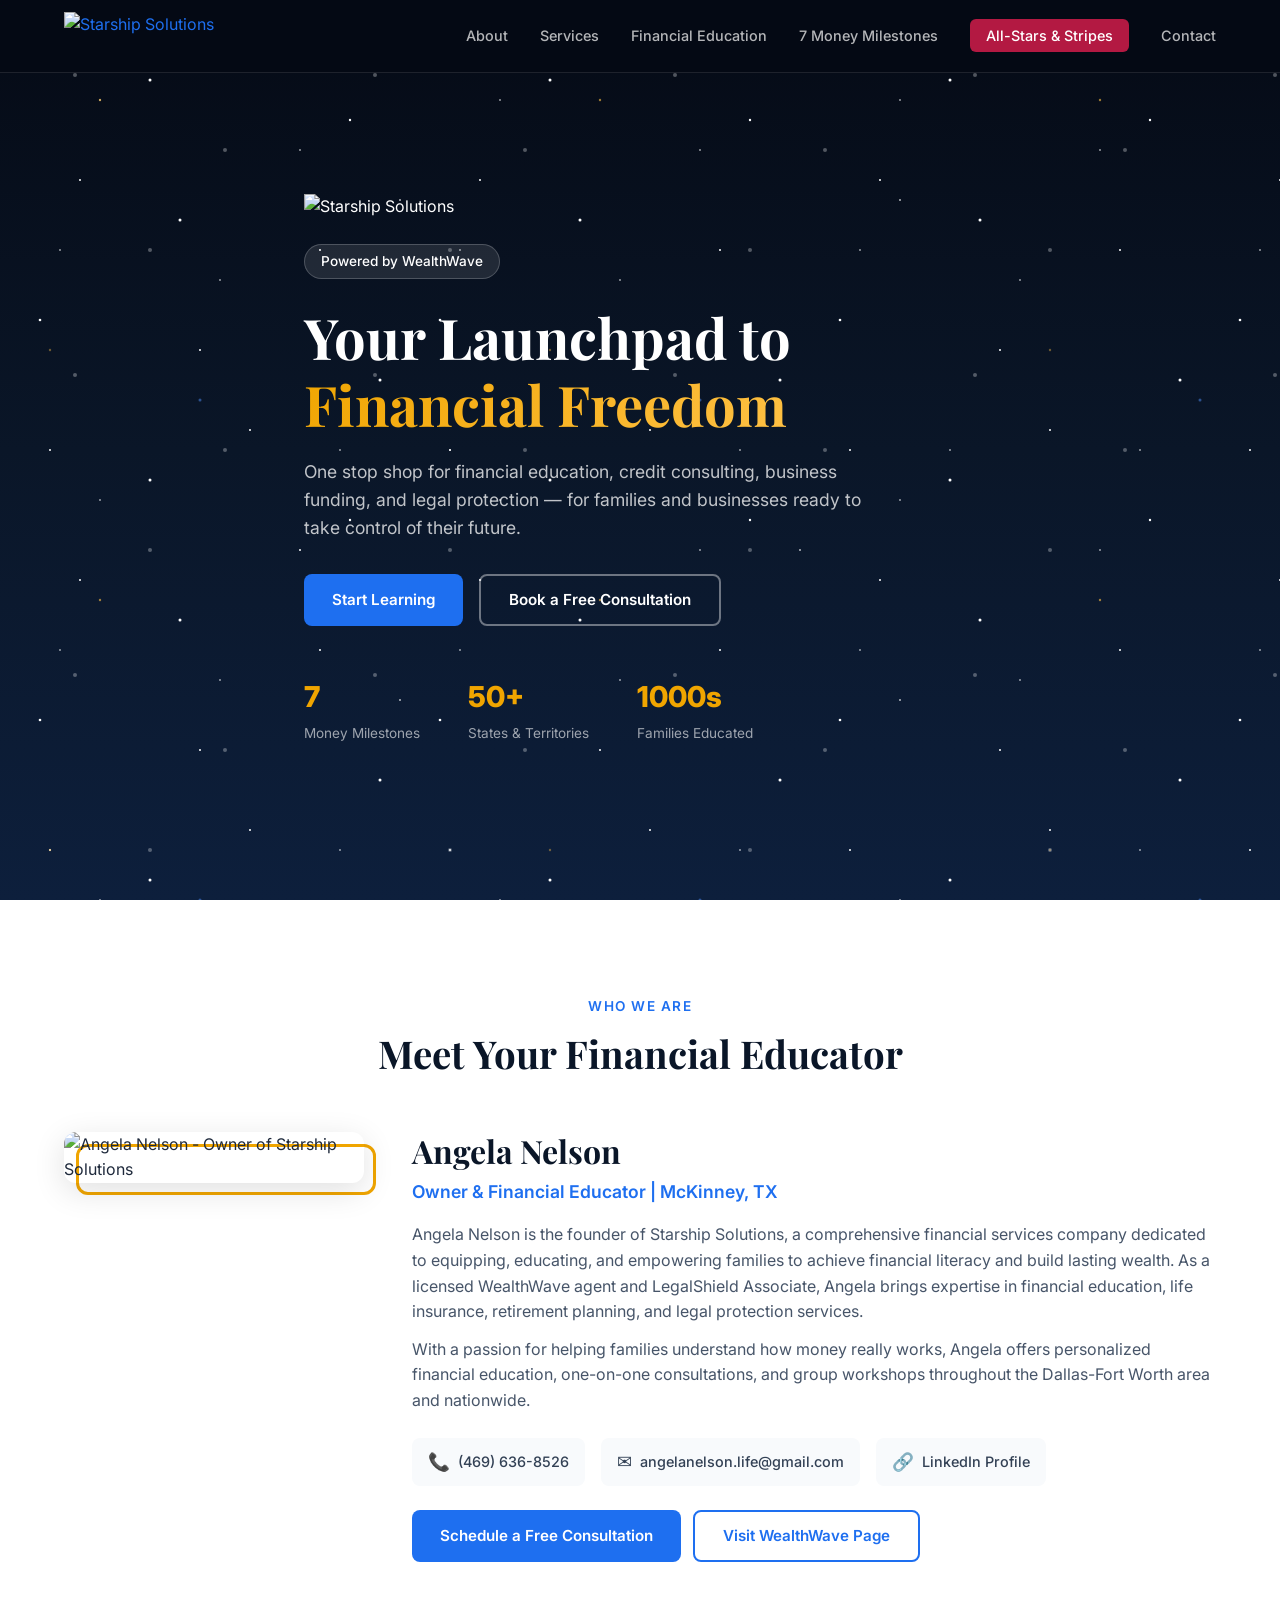
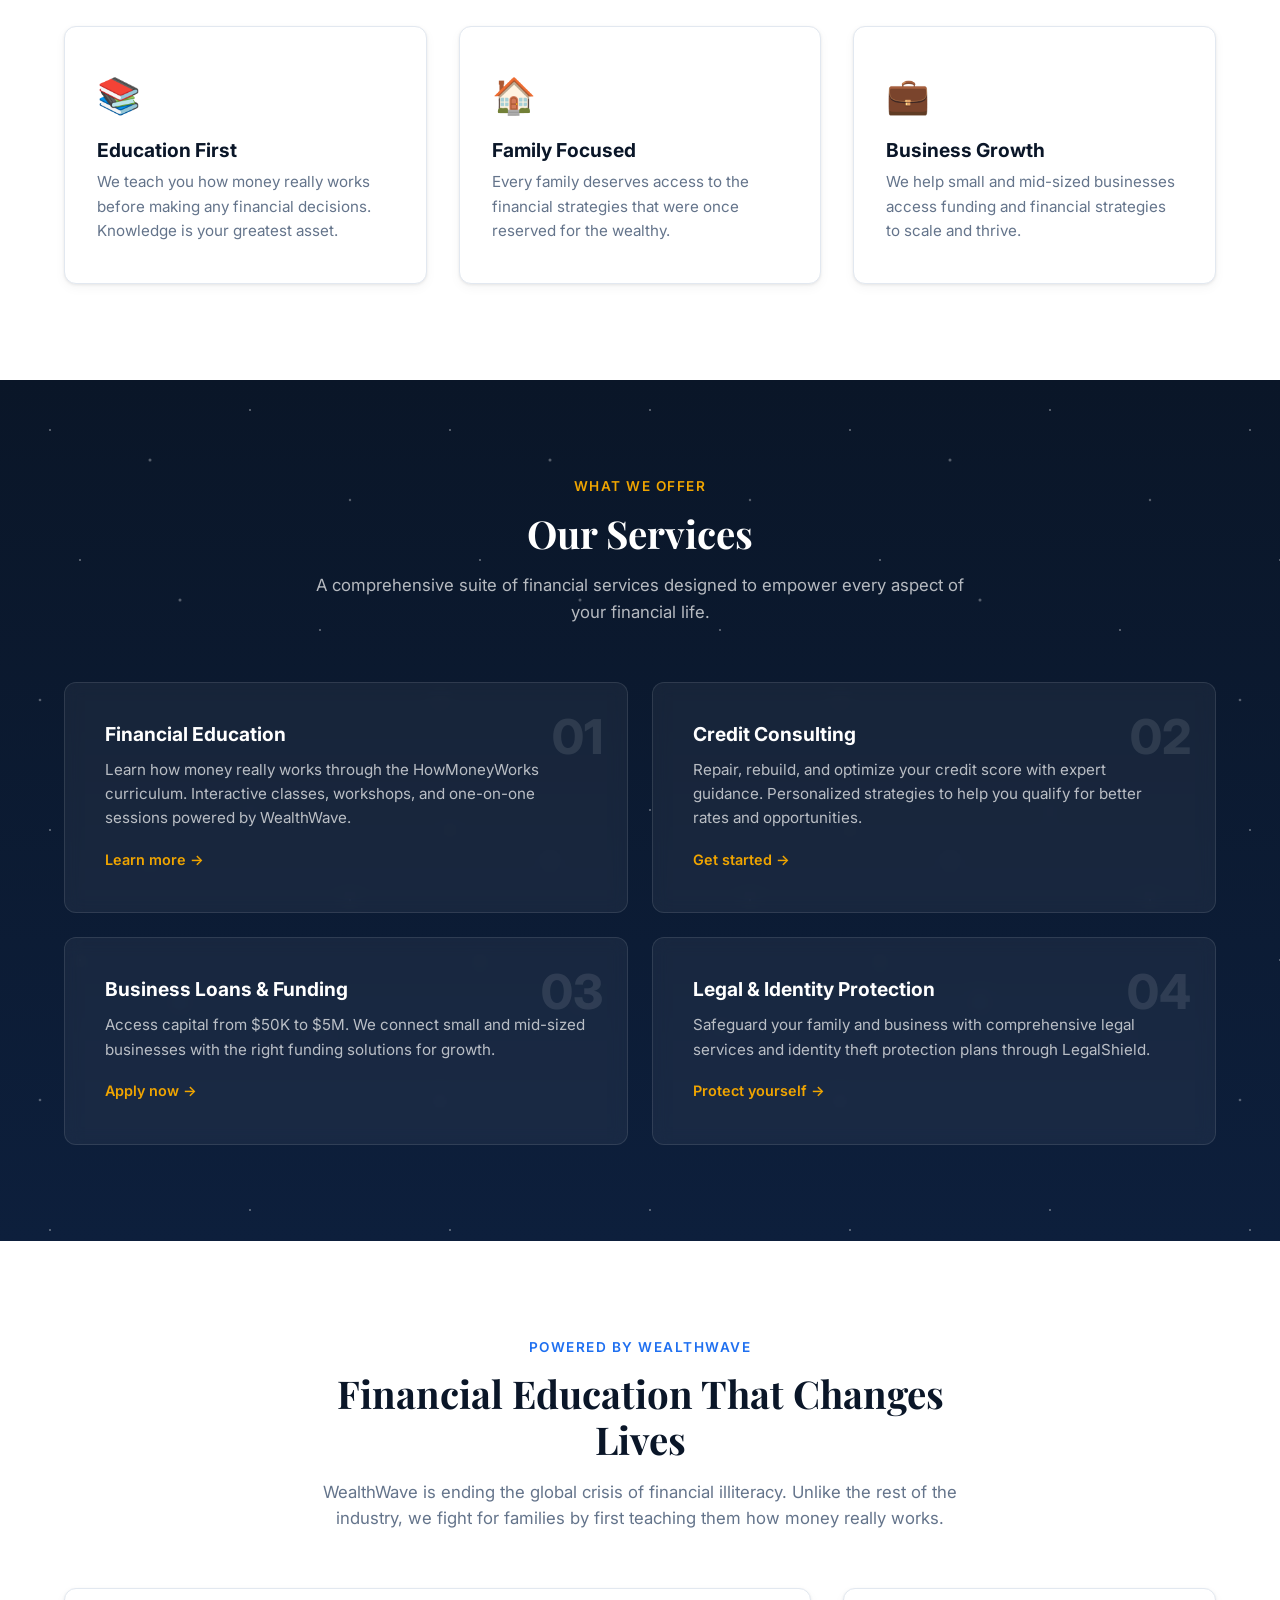
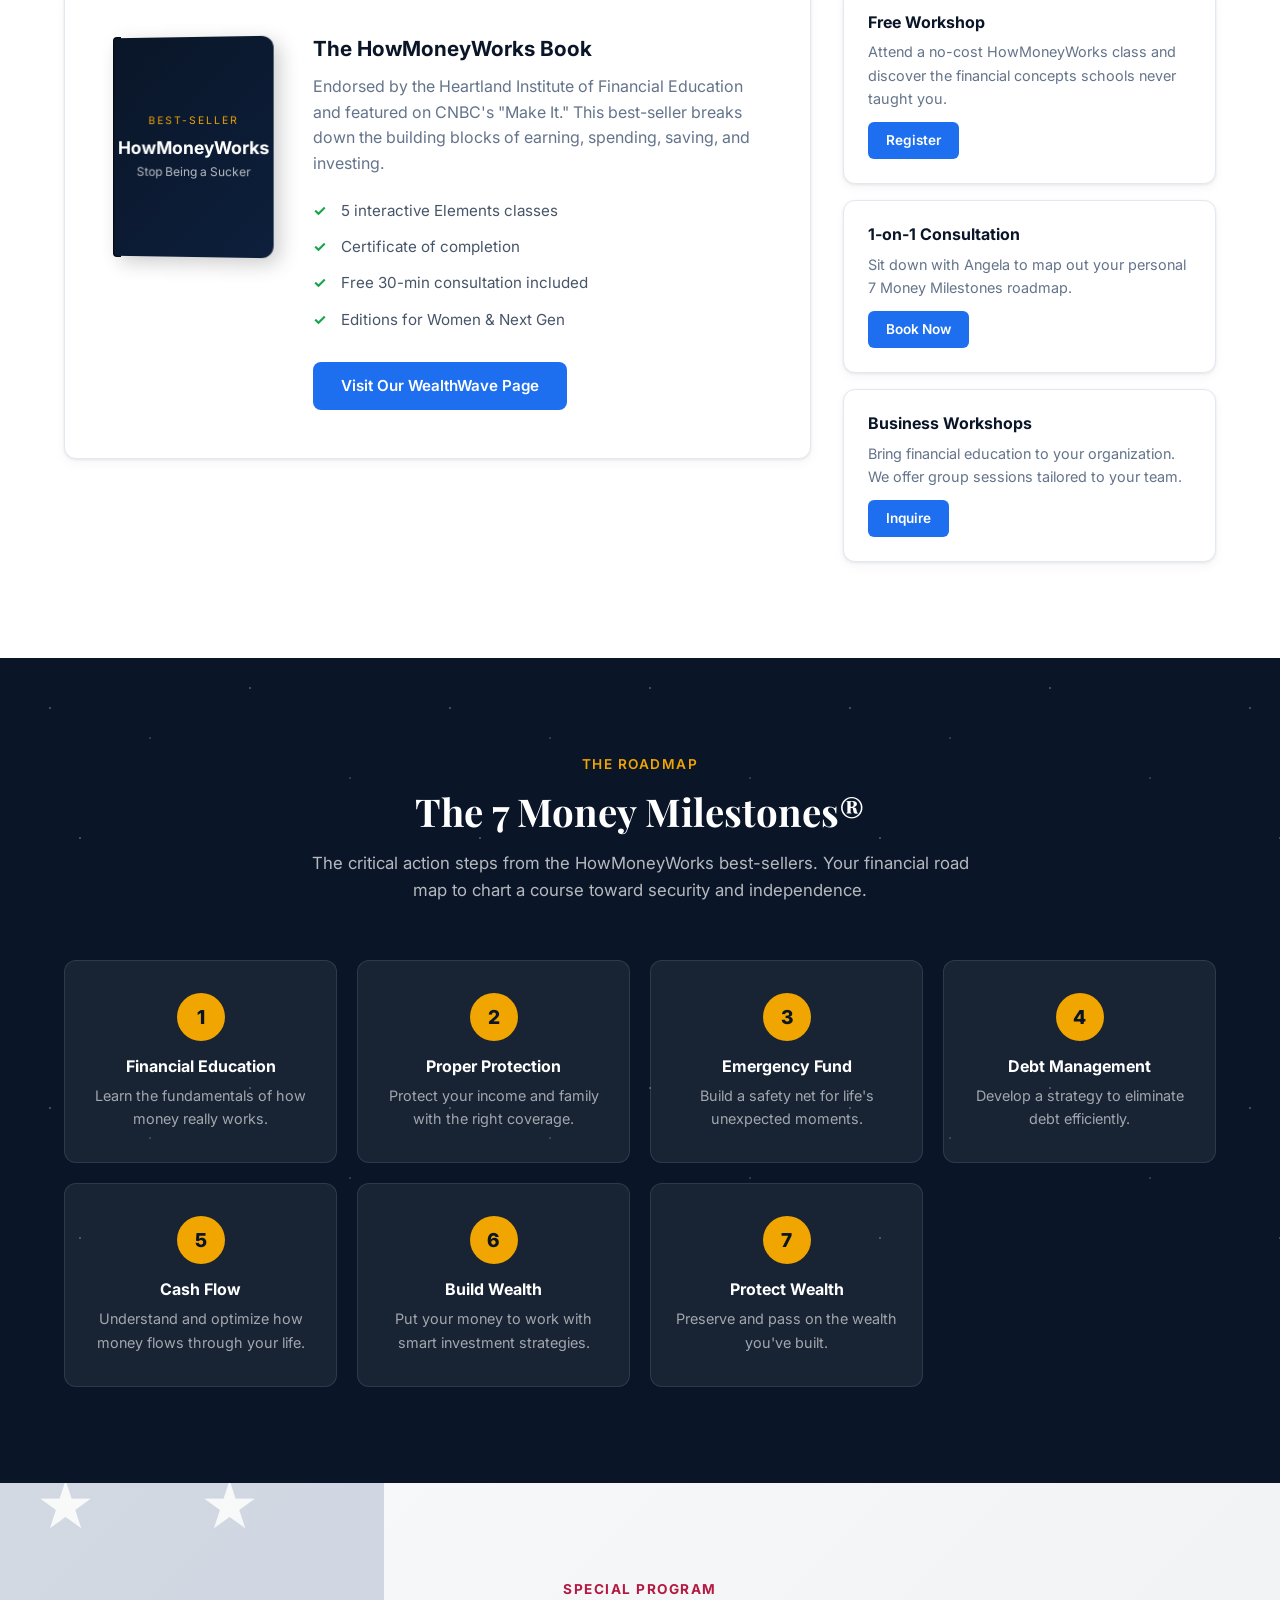
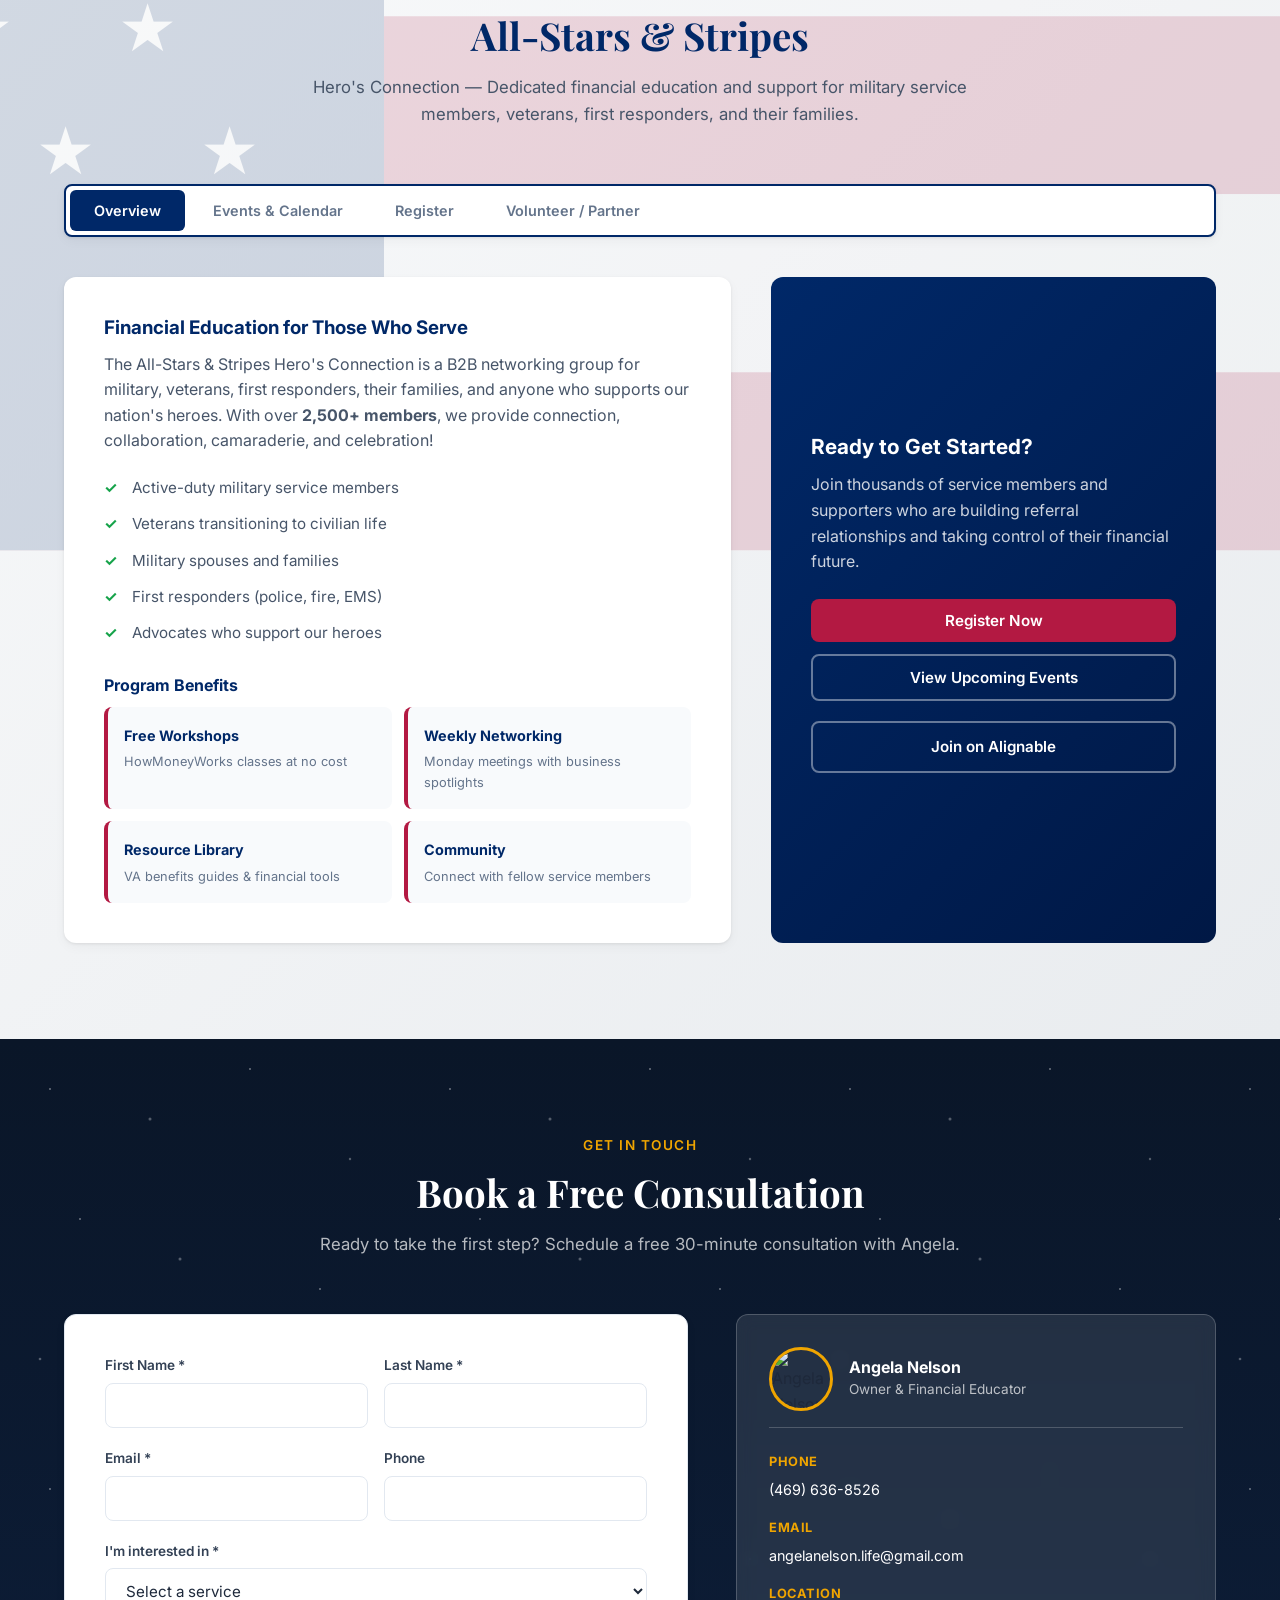
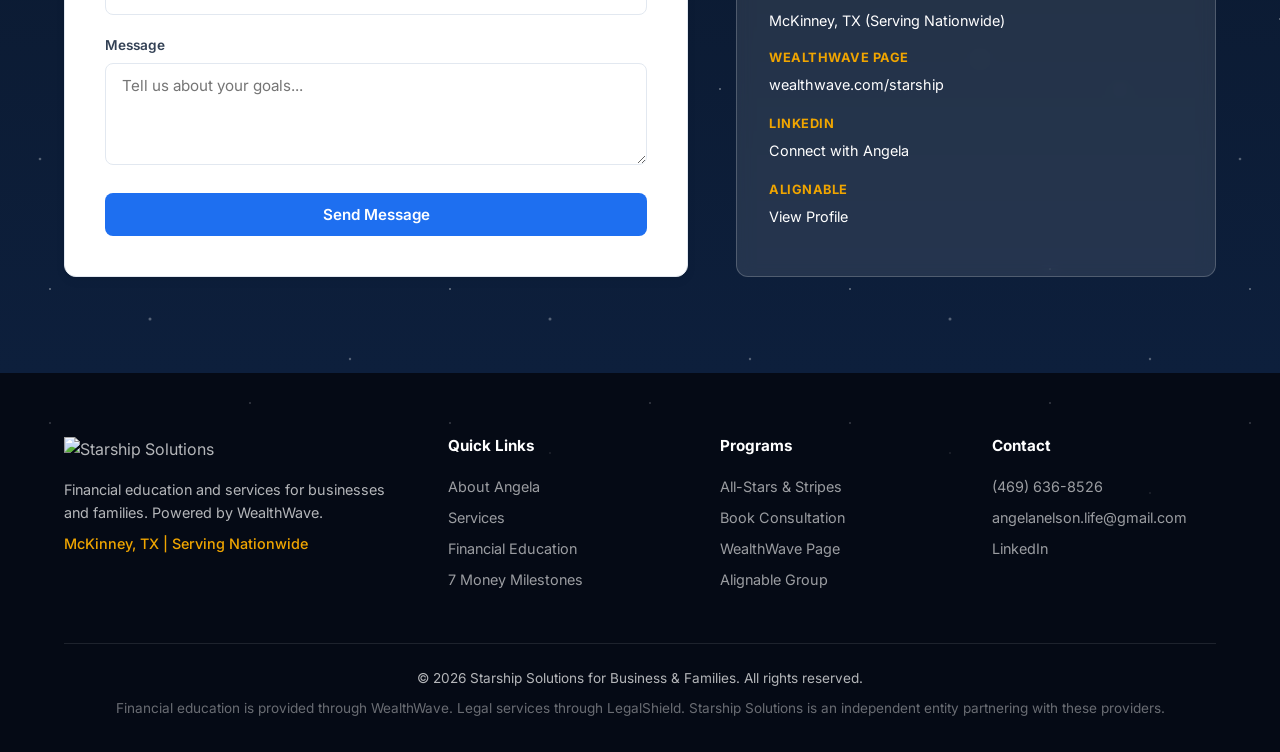
==== commit 3591fb53: "Major redesign with space theme, Angela Nelson bio, patriotic All-Stars section Updates: - Space-the" ====
--- a/index.html
+++ b/index.html
@@ -3,7 +3,107 @@
 <head>
   <meta charset="UTF-8">
   <meta name="viewport" content="width=device-width, initial-scale=1.0">
-  <title>Starship Solutions for Business &amp; Families</title>
+  <title>Starship Solutions | Financial Education for Families & Businesses | McKinney TX</title>
+
+  <!-- SEO Meta Tags -->
+  <meta name="description" content="Starship Solutions provides financial education, credit consulting, business loans, and legal protection services in McKinney, TX and nationwide. Powered by WealthWave. Learn how money really works with the 7 Money Milestones.">
+  <meta name="keywords" content="financial education, WealthWave, HowMoneyWorks, credit consulting, business loans, legal protection, identity protection, financial literacy, McKinney TX, Dallas, Texas, 7 Money Milestones, Angela Nelson">
+  <meta name="author" content="Angela Nelson - Starship Solutions">
+  <meta name="robots" content="index, follow">
+
+  <!-- GEO Tags -->
+  <meta name="geo.region" content="US-TX">
+  <meta name="geo.placename" content="McKinney, Texas">
+  <meta name="geo.position" content="33.1972;-96.6397">
+  <meta name="ICBM" content="33.1972, -96.6397">
+
+  <!-- Open Graph / Social -->
+  <meta property="og:type" content="website">
+  <meta property="og:title" content="Starship Solutions | Financial Education for Families & Businesses">
+  <meta property="og:description" content="One stop shop for financial education, credit consulting, business funding, and legal protection. Powered by WealthWave. Serving McKinney TX and nationwide.">
+  <meta property="og:image" content="assets/logo.png">
+  <meta property="og:url" content="https://starshipsolutions.com">
+  <meta property="og:locale" content="en_US">
+
+  <!-- Twitter Card -->
+  <meta name="twitter:card" content="summary_large_image">
+  <meta name="twitter:title" content="Starship Solutions | Financial Education">
+  <meta name="twitter:description" content="Financial education, credit consulting, business loans & legal protection. Powered by WealthWave.">
+  <meta name="twitter:image" content="assets/logo.png">
+
+  <!-- Favicon -->
+  <link rel="icon" type="image/svg+xml" href="assets/favicon.svg">
+  <link rel="icon" type="image/png" href="assets/favicon.png">
+  <link rel="apple-touch-icon" href="assets/logo.png">
+
+  <!-- Canonical URL -->
+  <link rel="canonical" href="https://starshipsolutions.com">
+
+  <!-- Structured Data / Schema.org -->
+  <script type="application/ld+json">
+  {
+    "@context": "https://schema.org",
+    "@type": "FinancialService",
+    "name": "Starship Solutions",
+    "description": "Financial education, credit consulting, business loans, and legal protection services for families and businesses.",
+    "url": "https://starshipsolutions.com",
+    "telephone": "+1-469-636-8526",
+    "email": "angelanelson.life@gmail.com",
+    "address": {
+      "@type": "PostalAddress",
+      "addressLocality": "McKinney",
+      "addressRegion": "TX",
+      "addressCountry": "US"
+    },
+    "geo": {
+      "@type": "GeoCoordinates",
+      "latitude": "33.1972",
+      "longitude": "-96.6397"
+    },
+    "founder": {
+      "@type": "Person",
+      "name": "Angela Nelson",
+      "jobTitle": "Owner & Financial Educator"
+    },
+    "areaServed": {
+      "@type": "Country",
+      "name": "United States"
+    },
+    "serviceType": ["Financial Education", "Credit Consulting", "Business Loans", "Legal Protection", "Identity Protection"],
+    "sameAs": [
+      "https://wealthwave.com/starship",
+      "https://www.linkedin.com/in/angela-nelson-5179a0124/",
+      "https://www.alignable.com/mckinney-tx/angela-nelson"
+    ]
+  }
+  </script>
+
+  <!-- Local Business Schema -->
+  <script type="application/ld+json">
+  {
+    "@context": "https://schema.org",
+    "@type": "LocalBusiness",
+    "name": "Starship Solutions",
+    "image": "assets/logo.png",
+    "telephone": "+1-469-636-8526",
+    "email": "angelanelson.life@gmail.com",
+    "address": {
+      "@type": "PostalAddress",
+      "addressLocality": "McKinney",
+      "addressRegion": "TX",
+      "postalCode": "75070",
+      "addressCountry": "US"
+    },
+    "priceRange": "$$",
+    "openingHoursSpecification": {
+      "@type": "OpeningHoursSpecification",
+      "dayOfWeek": ["Monday", "Tuesday", "Wednesday", "Thursday", "Friday"],
+      "opens": "09:00",
+      "closes": "18:00"
+    }
+  }
+  </script>
+
   <link rel="preconnect" href="https://fonts.googleapis.com">
   <link href="https://fonts.googleapis.com/css2?family=Inter:wght@300;400;500;600;700;800&family=Playfair+Display:wght@700&display=swap" rel="stylesheet">
   <link rel="stylesheet" href="styles.css">
@@ -13,7 +113,7 @@
   <nav class="navbar" id="navbar">
     <div class="container nav-container">
       <a href="#" class="logo">
-        <span class="logo-icon">&#9733;</span> Starship Solutions
+        <img src="assets/logo.png" alt="Starship Solutions" class="logo-img">
       </a>
       <button class="nav-toggle" id="navToggle" aria-label="Toggle navigation">
         <span></span><span></span><span></span>
@@ -31,8 +131,13 @@
 
   <!-- Hero Section -->
   <header class="hero" id="hero">
-    <div class="hero-bg"></div>
+    <div class="hero-bg">
+      <div class="stars"></div>
+      <div class="stars2"></div>
+      <div class="stars3"></div>
+    </div>
     <div class="container hero-content">
+      <img src="assets/logo.png" alt="Starship Solutions" class="hero-logo">
       <p class="hero-badge">Powered by WealthWave</p>
       <h1>Your Launchpad to <span class="text-gradient">Financial Freedom</span></h1>
       <p class="hero-subtitle">One stop shop for financial education, credit consulting, business funding, and legal protection &mdash; for families and businesses ready to take control of their future.</p>
@@ -57,14 +162,46 @@
     </div>
   </header>
 
-  <!-- About Section -->
+  <!-- About Section with Angela Nelson -->
   <section class="section" id="about">
     <div class="container">
       <div class="section-header">
         <p class="section-tag">Who We Are</p>
-        <h2>Starship Solutions for Business &amp; Families</h2>
-        <p class="section-desc">We believe financial literacy is the foundation of every strong family and thriving business. Through our partnership with WealthWave, we bring world-class financial education directly to your doorstep.</p>
-      </div>
+        <h2>Meet Your Financial Educator</h2>
+      </div>
+
+      <!-- Angela Nelson Feature -->
+      <div class="founder-section">
+        <div class="founder-image">
+          <img src="assets/angela-headshot.jpg" alt="Angela Nelson - Owner of Starship Solutions">
+        </div>
+        <div class="founder-info">
+          <h3>Angela Nelson</h3>
+          <p class="founder-title">Owner &amp; Financial Educator | McKinney, TX</p>
+          <p class="founder-bio">Angela Nelson is the founder of Starship Solutions, a comprehensive financial services company dedicated to equipping, educating, and empowering families to achieve financial literacy and build lasting wealth. As a licensed WealthWave agent and LegalShield Associate, Angela brings expertise in financial education, life insurance, retirement planning, and legal protection services.</p>
+          <p class="founder-bio">With a passion for helping families understand how money really works, Angela offers personalized financial education, one-on-one consultations, and group workshops throughout the Dallas-Fort Worth area and nationwide.</p>
+          <div class="founder-contact">
+            <a href="tel:+14696368526" class="contact-link">
+              <span class="contact-icon">&#128222;</span>
+              <span>(469) 636-8526</span>
+            </a>
+            <a href="mailto:angelanelson.life@gmail.com" class="contact-link">
+              <span class="contact-icon">&#9993;</span>
+              <span>angelanelson.life@gmail.com</span>
+            </a>
+            <a href="https://www.linkedin.com/in/angela-nelson-5179a0124/" target="_blank" rel="noopener" class="contact-link">
+              <span class="contact-icon">&#128279;</span>
+              <span>LinkedIn Profile</span>
+            </a>
+          </div>
+          <div class="founder-cta">
+            <a href="#contact" class="btn btn-primary">Schedule a Free Consultation</a>
+            <a href="https://wealthwave.com/starship" target="_blank" rel="noopener" class="btn btn-outline-dark">Visit WealthWave Page</a>
+          </div>
+        </div>
+      </div>
+
+      <!-- About Cards -->
       <div class="about-grid">
         <div class="about-card">
           <div class="about-icon">&#128218;</div>
@@ -86,9 +223,9 @@
   </section>
 
   <!-- Services Section -->
-  <section class="section section-alt" id="services">
+  <section class="section section-space" id="services">
     <div class="container">
-      <div class="section-header">
+      <div class="section-header section-header-light">
         <p class="section-tag">What We Offer</p>
         <h2>Our Services</h2>
         <p class="section-desc">A comprehensive suite of financial services designed to empower every aspect of your financial life.</p>
@@ -115,7 +252,7 @@
         <div class="service-card">
           <div class="service-number">04</div>
           <h3>Legal &amp; Identity Protection</h3>
-          <p>Safeguard your family and business with comprehensive legal services and identity theft protection plans.</p>
+          <p>Safeguard your family and business with comprehensive legal services and identity theft protection plans through LegalShield.</p>
           <a href="#contact" class="service-link">Protect yourself &rarr;</a>
         </div>
       </div>
@@ -164,7 +301,7 @@
           </div>
           <div class="edu-card">
             <h4>1-on-1 Consultation</h4>
-            <p>Sit down with a trained financial educator to map out your personal 7 Money Milestones roadmap.</p>
+            <p>Sit down with Angela to map out your personal 7 Money Milestones roadmap.</p>
             <a href="#contact" class="btn btn-sm">Book Now</a>
           </div>
           <div class="edu-card">
@@ -227,11 +364,25 @@
 
   <!-- ALL-STARS & STRIPES SECTION -->
   <section class="section section-allstars" id="allstars">
-    <div class="container">
+    <div class="flag-bg">
+      <div class="flag">
+        <div class="stripe"></div>
+        <div class="stripe"></div>
+        <div class="stripe"></div>
+        <div class="stripe"></div>
+        <div class="stripe"></div>
+        <div class="stripe"></div>
+        <div class="stripe"></div>
+        <div class="canton">
+          <div class="stars-field"></div>
+        </div>
+      </div>
+    </div>
+    <div class="container allstars-container">
       <div class="section-header">
-        <p class="section-tag">&#127482;&#127480; Special Program</p>
+        <p class="section-tag section-tag-patriotic">Special Program</p>
         <h2>All-Stars &amp; Stripes</h2>
-        <p class="section-desc">Dedicated financial education and support for military service members, veterans, and their families. Because those who served our country deserve financial freedom too.</p>
+        <p class="section-desc section-desc-dark">Hero's Connection &mdash; Dedicated financial education and support for military service members, veterans, first responders, and their families.</p>
       </div>
 
       <!-- Tabs -->
@@ -247,12 +398,13 @@
         <div class="allstars-overview">
           <div class="allstars-info">
             <h3>Financial Education for Those Who Serve</h3>
-            <p>The All-Stars &amp; Stripes program provides free and discounted financial education workshops, one-on-one financial coaching, and community events specifically designed for:</p>
+            <p>The All-Stars &amp; Stripes Hero's Connection is a B2B networking group for military, veterans, first responders, their families, and anyone who supports our nation's heroes. With over <strong>2,500+ members</strong>, we provide connection, collaboration, camaraderie, and celebration!</p>
             <ul class="check-list">
               <li>Active-duty military service members</li>
               <li>Veterans transitioning to civilian life</li>
               <li>Military spouses and families</li>
-              <li>First responders and their families</li>
+              <li>First responders (police, fire, EMS)</li>
+              <li>Advocates who support our heroes</li>
             </ul>
             <h4>Program Benefits</h4>
             <div class="benefits-grid">
@@ -261,8 +413,8 @@
                 <p>HowMoneyWorks classes at no cost</p>
               </div>
               <div class="benefit">
-                <strong>1-on-1 Coaching</strong>
-                <p>Personal financial milestone mapping</p>
+                <strong>Weekly Networking</strong>
+                <p>Monday meetings with business spotlights</p>
               </div>
               <div class="benefit">
                 <strong>Resource Library</strong>
@@ -276,9 +428,10 @@
           </div>
           <div class="allstars-cta-box">
             <h4>Ready to Get Started?</h4>
-            <p>Join hundreds of service members who have taken control of their financial future through the All-Stars &amp; Stripes program.</p>
+            <p>Join thousands of service members and supporters who are building referral relationships and taking control of their financial future.</p>
             <button class="btn btn-primary" onclick="switchTab('register')">Register Now</button>
             <button class="btn btn-outline" onclick="switchTab('events')">View Upcoming Events</button>
+            <a href="https://www.alignable.com/groups/all-stars-stripes-heros-connection" target="_blank" rel="noopener" class="btn btn-outline" style="margin-top:8px;">Join on Alignable</a>
           </div>
         </div>
       </div>
@@ -291,18 +444,36 @@
             <h3 id="calMonth"></h3>
             <button class="cal-nav" id="calNext">&rarr;</button>
           </div>
-          <div class="calendar-grid">
-            <div class="cal-header">Sun</div>
-            <div class="cal-header">Mon</div>
-            <div class="cal-header">Tue</div>
-            <div class="cal-header">Wed</div>
-            <div class="cal-header">Thu</div>
-            <div class="cal-header">Fri</div>
-            <div class="cal-header">Sat</div>
+          <div class="calendar-wrapper">
+            <div class="calendar-grid">
+              <div class="cal-header">Sun</div>
+              <div class="cal-header">Mon</div>
+              <div class="cal-header">Tue</div>
+              <div class="cal-header">Wed</div>
+              <div class="cal-header">Thu</div>
+              <div class="cal-header">Fri</div>
+              <div class="cal-header">Sat</div>
+            </div>
             <div class="cal-days" id="calDays"></div>
           </div>
+
           <div class="events-list" id="eventsList">
             <h4>Upcoming Events</h4>
+            <p class="events-note">Weekly meetings every Monday, 3:00 PM - 4:00 PM CST (4:00 EST, 2:00 MT, 1:00 PST)</p>
+
+            <div class="event-item">
+              <div class="event-date-badge">
+                <span class="event-month">WEEKLY</span>
+                <span class="event-day">MON</span>
+              </div>
+              <div class="event-details">
+                <h5>All-Stars &amp; Stripes Hero's Connection Online Meeting</h5>
+                <p>Weekly networking meeting featuring in-depth Spotlight businesses from military members, veterans, first responders, and their families. Build referral relationships with like-minded professionals!</p>
+                <span class="event-meta">3:00 PM - 4:00 PM CST &mdash; Virtual (Zoom)</span>
+              </div>
+              <a href="https://www.alignable.com/groups/all-stars-stripes-heros-connection" target="_blank" rel="noopener" class="btn btn-sm">Join Group</a>
+            </div>
+
             <div class="event-item">
               <div class="event-date-badge">
                 <span class="event-month">FEB</span>
@@ -311,10 +482,11 @@
               <div class="event-details">
                 <h5>HowMoneyWorks Workshop for Veterans</h5>
                 <p>Free introductory class covering the fundamentals of financial literacy. Open to all veterans and active-duty members.</p>
-                <span class="event-meta">10:00 AM &mdash; Virtual (Zoom)</span>
+                <span class="event-meta">10:00 AM CST &mdash; Virtual (Zoom)</span>
               </div>
               <button class="btn btn-sm" onclick="switchTab('register')">RSVP</button>
             </div>
+
             <div class="event-item">
               <div class="event-date-badge">
                 <span class="event-month">FEB</span>
@@ -323,10 +495,11 @@
               <div class="event-details">
                 <h5>Military Spouse Financial Planning Session</h5>
                 <p>Personalized financial planning session designed for military spouses navigating unique financial challenges.</p>
-                <span class="event-meta">2:00 PM &mdash; Virtual (Zoom)</span>
+                <span class="event-meta">2:00 PM CST &mdash; Virtual (Zoom)</span>
               </div>
               <button class="btn btn-sm" onclick="switchTab('register')">RSVP</button>
             </div>
+
             <div class="event-item">
               <div class="event-date-badge">
                 <span class="event-month">MAR</span>
@@ -335,21 +508,14 @@
               <div class="event-details">
                 <h5>7 Money Milestones: Veterans Edition</h5>
                 <p>Deep-dive workshop applying the 7 Money Milestones framework to VA benefits and military-specific financial scenarios.</p>
-                <span class="event-meta">11:00 AM &mdash; In-Person &amp; Virtual</span>
+                <span class="event-meta">11:00 AM CST &mdash; In-Person &amp; Virtual</span>
               </div>
               <button class="btn btn-sm" onclick="switchTab('register')">RSVP</button>
             </div>
-            <div class="event-item">
-              <div class="event-date-badge">
-                <span class="event-month">MAR</span>
-                <span class="event-day">15</span>
-              </div>
-              <div class="event-details">
-                <h5>Credit Repair for Service Members</h5>
-                <p>Learn strategies to rebuild and optimize your credit after deployment or transition.</p>
-                <span class="event-meta">1:00 PM &mdash; Virtual (Zoom)</span>
-              </div>
-              <button class="btn btn-sm" onclick="switchTab('register')">RSVP</button>
+
+            <div class="alignable-cta">
+              <p>View all events and join the community on Alignable:</p>
+              <a href="https://www.alignable.com/groups/all-stars-stripes-heros-connection" target="_blank" rel="noopener" class="btn btn-primary">Visit All-Stars &amp; Stripes on Alignable</a>
             </div>
           </div>
         </div>
@@ -369,6 +535,7 @@
                 <li>Military spouses &amp; dependents</li>
                 <li>First responders (police, fire, EMS)</li>
                 <li>Gold Star families</li>
+                <li>Advocates &amp; supporters</li>
               </ul>
             </div>
           </div>
@@ -376,38 +543,39 @@
             <div class="form-row">
               <div class="form-group">
                 <label for="regFirst">First Name *</label>
-                <input type="text" id="regFirst" required>
+                <input type="text" id="regFirst" name="first_name" required>
               </div>
               <div class="form-group">
                 <label for="regLast">Last Name *</label>
-                <input type="text" id="regLast" required>
+                <input type="text" id="regLast" name="last_name" required>
               </div>
             </div>
             <div class="form-row">
               <div class="form-group">
                 <label for="regEmail">Email *</label>
-                <input type="email" id="regEmail" required>
+                <input type="email" id="regEmail" name="email" required>
               </div>
               <div class="form-group">
                 <label for="regPhone">Phone</label>
-                <input type="tel" id="regPhone">
+                <input type="tel" id="regPhone" name="phone">
               </div>
             </div>
             <div class="form-group">
               <label for="regStatus">Service Status *</label>
-              <select id="regStatus" required>
+              <select id="regStatus" name="service_status" required>
                 <option value="">Select your status</option>
                 <option value="active">Active Duty</option>
                 <option value="veteran">Veteran</option>
                 <option value="spouse">Military Spouse/Dependent</option>
                 <option value="first-responder">First Responder</option>
                 <option value="gold-star">Gold Star Family Member</option>
+                <option value="advocate">Advocate/Supporter</option>
                 <option value="other">Other</option>
               </select>
             </div>
             <div class="form-group">
               <label for="regBranch">Branch of Service</label>
-              <select id="regBranch">
+              <select id="regBranch" name="branch">
                 <option value="">Select branch (if applicable)</option>
                 <option value="army">Army</option>
                 <option value="navy">Navy</option>
@@ -421,9 +589,10 @@
             </div>
             <div class="form-group">
               <label for="regProgram">Program Interest *</label>
-              <select id="regProgram" required>
+              <select id="regProgram" name="program" required>
                 <option value="">What are you interested in?</option>
                 <option value="workshop">Free HowMoneyWorks Workshop</option>
+                <option value="networking">Weekly Networking Meetings</option>
                 <option value="coaching">1-on-1 Financial Coaching</option>
                 <option value="milestones">7 Money Milestones Session</option>
                 <option value="credit">Credit Consulting</option>
@@ -433,17 +602,17 @@
             </div>
             <div class="form-group">
               <label for="regEvent">Specific Event (optional)</label>
-              <select id="regEvent">
+              <select id="regEvent" name="event">
                 <option value="">Select an upcoming event</option>
+                <option value="weekly">Weekly Monday Networking Meeting</option>
                 <option value="feb15">Feb 15 &mdash; HowMoneyWorks Workshop for Veterans</option>
                 <option value="feb22">Feb 22 &mdash; Military Spouse Financial Planning</option>
                 <option value="mar1">Mar 1 &mdash; 7 Money Milestones: Veterans Edition</option>
-                <option value="mar15">Mar 15 &mdash; Credit Repair for Service Members</option>
               </select>
             </div>
             <div class="form-group">
               <label for="regMessage">Additional Notes</label>
-              <textarea id="regMessage" rows="3" placeholder="Any questions or special requirements..."></textarea>
+              <textarea id="regMessage" name="message" rows="3" placeholder="Any questions or special requirements..."></textarea>
             </div>
             <button type="submit" class="btn btn-primary btn-full">Submit Registration</button>
           </form>
@@ -479,24 +648,24 @@
             <div class="form-row">
               <div class="form-group">
                 <label for="volFirst">First Name *</label>
-                <input type="text" id="volFirst" required>
+                <input type="text" id="volFirst" name="first_name" required>
               </div>
               <div class="form-group">
                 <label for="volLast">Last Name *</label>
-                <input type="text" id="volLast" required>
+                <input type="text" id="volLast" name="last_name" required>
               </div>
             </div>
             <div class="form-group">
               <label for="volEmail">Email *</label>
-              <input type="email" id="volEmail" required>
+              <input type="email" id="volEmail" name="email" required>
             </div>
             <div class="form-group">
               <label for="volOrg">Organization (if applicable)</label>
-              <input type="text" id="volOrg">
+              <input type="text" id="volOrg" name="organization">
             </div>
             <div class="form-group">
               <label for="volType">How would you like to help? *</label>
-              <select id="volType" required>
+              <select id="volType" name="volunteer_type" required>
                 <option value="">Select your role</option>
                 <option value="educator">Financial Educator / Workshop Leader</option>
                 <option value="corporate">Corporate Sponsor / Partner</option>
@@ -507,7 +676,7 @@
             </div>
             <div class="form-group">
               <label for="volMessage">Tell us about yourself and how you'd like to contribute *</label>
-              <textarea id="volMessage" rows="4" required placeholder="Your background, availability, and ideas..."></textarea>
+              <textarea id="volMessage" name="message" rows="4" required placeholder="Your background, availability, and ideas..."></textarea>
             </div>
             <button type="submit" class="btn btn-primary btn-full">Submit Application</button>
           </form>
@@ -517,38 +686,38 @@
   </section>
 
   <!-- Contact Section -->
-  <section class="section section-alt" id="contact">
+  <section class="section section-space" id="contact">
     <div class="container">
-      <div class="section-header">
+      <div class="section-header section-header-light">
         <p class="section-tag">Get In Touch</p>
         <h2>Book a Free Consultation</h2>
-        <p class="section-desc">Ready to take the first step? Schedule a free 30-minute consultation with one of our financial educators.</p>
+        <p class="section-desc">Ready to take the first step? Schedule a free 30-minute consultation with Angela.</p>
       </div>
       <div class="contact-layout">
         <form class="contact-form" id="contactForm">
           <div class="form-row">
             <div class="form-group">
               <label for="conFirst">First Name *</label>
-              <input type="text" id="conFirst" required>
+              <input type="text" id="conFirst" name="first_name" required>
             </div>
             <div class="form-group">
               <label for="conLast">Last Name *</label>
-              <input type="text" id="conLast" required>
+              <input type="text" id="conLast" name="last_name" required>
             </div>
           </div>
           <div class="form-row">
             <div class="form-group">
               <label for="conEmail">Email *</label>
-              <input type="email" id="conEmail" required>
+              <input type="email" id="conEmail" name="email" required>
             </div>
             <div class="form-group">
               <label for="conPhone">Phone</label>
-              <input type="tel" id="conPhone">
+              <input type="tel" id="conPhone" name="phone">
             </div>
           </div>
           <div class="form-group">
             <label for="conInterest">I'm interested in *</label>
-            <select id="conInterest" required>
+            <select id="conInterest" name="interest" required>
               <option value="">Select a service</option>
               <option value="education">Financial Education / HowMoneyWorks</option>
               <option value="credit">Credit Consulting</option>
@@ -560,23 +729,41 @@
           </div>
           <div class="form-group">
             <label for="conMessage">Message</label>
-            <textarea id="conMessage" rows="4" placeholder="Tell us about your goals..."></textarea>
+            <textarea id="conMessage" name="message" rows="4" placeholder="Tell us about your goals..."></textarea>
           </div>
           <button type="submit" class="btn btn-primary btn-full">Send Message</button>
         </form>
         <div class="contact-info-box">
-          <h4>Other Ways to Connect</h4>
+          <div class="contact-owner">
+            <img src="assets/angela-headshot.jpg" alt="Angela Nelson" class="contact-headshot">
+            <div>
+              <h4>Angela Nelson</h4>
+              <p>Owner &amp; Financial Educator</p>
+            </div>
+          </div>
+          <div class="contact-item">
+            <strong>Phone</strong>
+            <a href="tel:+14696368526">(469) 636-8526</a>
+          </div>
+          <div class="contact-item">
+            <strong>Email</strong>
+            <a href="mailto:angelanelson.life@gmail.com">angelanelson.life@gmail.com</a>
+          </div>
+          <div class="contact-item">
+            <strong>Location</strong>
+            <p>McKinney, TX (Serving Nationwide)</p>
+          </div>
           <div class="contact-item">
             <strong>WealthWave Page</strong>
             <a href="https://wealthwave.com/starship" target="_blank" rel="noopener">wealthwave.com/starship</a>
           </div>
           <div class="contact-item">
-            <strong>Schedule</strong>
-            <p>Workshops available weekly. One-on-one sessions by appointment.</p>
+            <strong>LinkedIn</strong>
+            <a href="https://www.linkedin.com/in/angela-nelson-5179a0124/" target="_blank" rel="noopener">Connect with Angela</a>
           </div>
           <div class="contact-item">
-            <strong>Serving</strong>
-            <p>Families and businesses nationwide across all 50 states.</p>
+            <strong>Alignable</strong>
+            <a href="https://www.alignable.com/mckinney-tx/angela-nelson" target="_blank" rel="noopener">View Profile</a>
           </div>
         </div>
       </div>
@@ -588,12 +775,13 @@
     <div class="container">
       <div class="footer-grid">
         <div class="footer-brand">
-          <h3><span class="logo-icon">&#9733;</span> Starship Solutions</h3>
+          <img src="assets/logo.png" alt="Starship Solutions" class="footer-logo">
           <p>Financial education and services for businesses and families. Powered by WealthWave.</p>
+          <p class="footer-location">McKinney, TX | Serving Nationwide</p>
         </div>
         <div class="footer-links">
           <h4>Quick Links</h4>
-          <a href="#about">About</a>
+          <a href="#about">About Angela</a>
           <a href="#services">Services</a>
           <a href="#financial-education">Financial Education</a>
           <a href="#milestones">7 Money Milestones</a>
@@ -603,11 +791,18 @@
           <a href="#allstars">All-Stars &amp; Stripes</a>
           <a href="#contact">Book Consultation</a>
           <a href="https://wealthwave.com/starship" target="_blank" rel="noopener">WealthWave Page</a>
+          <a href="https://www.alignable.com/groups/all-stars-stripes-heros-connection" target="_blank" rel="noopener">Alignable Group</a>
+        </div>
+        <div class="footer-links">
+          <h4>Contact</h4>
+          <a href="tel:+14696368526">(469) 636-8526</a>
+          <a href="mailto:angelanelson.life@gmail.com">angelanelson.life@gmail.com</a>
+          <a href="https://www.linkedin.com/in/angela-nelson-5179a0124/" target="_blank" rel="noopener">LinkedIn</a>
         </div>
       </div>
       <div class="footer-bottom">
         <p>&copy; 2026 Starship Solutions for Business &amp; Families. All rights reserved.</p>
-        <p class="footer-disclaimer">Financial education is provided through WealthWave. Starship Solutions is an independent entity partnering with WealthWave for financial literacy services.</p>
+        <p class="footer-disclaimer">Financial education is provided through WealthWave. Legal services through LegalShield. Starship Solutions is an independent entity partnering with these providers.</p>
       </div>
     </div>
   </footer>
--- a/styles.css
+++ b/styles.css
@@ -2,13 +2,16 @@
 *, *::before, *::after { box-sizing: border-box; margin: 0; padding: 0; }
 
 :root {
-  --navy: #0a1628;
-  --navy-light: #132038;
-  --blue: #1e6ff0;
-  --blue-light: #4d8ef7;
-  --blue-dark: #1556c0;
-  --gold: #f0a500;
-  --gold-light: #ffc145;
+  --space-dark: #050a15;
+  --space-navy: #0a1628;
+  --space-blue: #0d1f3c;
+  --nebula-purple: #1a1035;
+  --star-white: #ffffff;
+  --star-gold: #f0a500;
+  --star-gold-light: #ffc145;
+  --cosmic-blue: #1e6ff0;
+  --cosmic-blue-light: #4d8ef7;
+  --cosmic-blue-dark: #1556c0;
   --white: #ffffff;
   --gray-50: #f8fafc;
   --gray-100: #f1f5f9;
@@ -19,7 +22,10 @@
   --gray-600: #475569;
   --gray-700: #334155;
   --gray-800: #1e293b;
-  --red: #dc2626;
+  --red: #bf0a30;
+  --patriot-red: #b31942;
+  --patriot-blue: #002868;
+  --patriot-white: #ffffff;
   --green: #16a34a;
   --radius: 12px;
   --radius-sm: 8px;
@@ -32,174 +38,246 @@
 html { scroll-behavior: smooth; scroll-padding-top: 80px; }
 body { font-family: 'Inter', -apple-system, sans-serif; color: var(--gray-800); line-height: 1.6; background: var(--white); -webkit-font-smoothing: antialiased; }
 img { max-width: 100%; display: block; }
-a { color: var(--blue); text-decoration: none; transition: color var(--transition); }
-a:hover { color: var(--blue-dark); }
+a { color: var(--cosmic-blue); text-decoration: none; transition: color var(--transition); }
+a:hover { color: var(--cosmic-blue-dark); }
 h1,h2,h3,h4,h5 { line-height: 1.2; }
 
 .container { max-width: 1200px; margin: 0 auto; padding: 0 24px; }
 
 /* === NAVBAR === */
-.navbar { position: fixed; top: 0; left: 0; right: 0; z-index: 1000; background: rgba(255,255,255,.92); backdrop-filter: blur(12px); border-bottom: 1px solid var(--gray-200); transition: var(--transition); }
-.navbar.scrolled { box-shadow: var(--shadow); }
+.navbar { position: fixed; top: 0; left: 0; right: 0; z-index: 1000; background: rgba(5,10,21,.95); backdrop-filter: blur(12px); border-bottom: 1px solid rgba(255,255,255,.1); transition: var(--transition); }
+.navbar.scrolled { box-shadow: 0 4px 20px rgba(0,0,0,.3); }
 .nav-container { display: flex; align-items: center; justify-content: space-between; height: 72px; }
-.logo { display: flex; align-items: center; gap: 8px; font-weight: 700; font-size: 1.2rem; color: var(--navy); }
-.logo-icon { color: var(--gold); font-size: 1.4rem; }
+.logo { display: flex; align-items: center; }
+.logo-img { height: 48px; width: auto; }
 .nav-links { display: flex; align-items: center; gap: 32px; list-style: none; }
-.nav-links a { font-size: .9rem; font-weight: 500; color: var(--gray-600); transition: color var(--transition); }
-.nav-links a:hover { color: var(--navy); }
-.nav-highlight { background: var(--blue); color: var(--white) !important; padding: 8px 16px; border-radius: 6px; }
-.nav-highlight:hover { background: var(--blue-dark); color: var(--white) !important; }
+.nav-links a { font-size: .9rem; font-weight: 500; color: rgba(255,255,255,.7); transition: color var(--transition); }
+.nav-links a:hover { color: var(--star-white); }
+.nav-highlight { background: var(--patriot-red) !important; color: var(--white) !important; padding: 8px 16px; border-radius: 6px; }
+.nav-highlight:hover { background: #9a1535 !important; color: var(--white) !important; }
 .nav-toggle { display: none; background: none; border: none; cursor: pointer; padding: 8px; }
-.nav-toggle span { display: block; width: 24px; height: 2px; background: var(--navy); margin: 5px 0; transition: var(--transition); }
-
-/* === HERO === */
-.hero { position: relative; min-height: 90vh; display: flex; align-items: center; padding: 120px 0 80px; overflow: hidden; }
-.hero-bg { position: absolute; inset: 0; background: linear-gradient(135deg, var(--navy) 0%, #0f2d5e 50%, #1a3a6e 100%); z-index: 0; }
-.hero-bg::after { content: ''; position: absolute; inset: 0; background: radial-gradient(circle at 70% 30%, rgba(30,111,240,.2) 0%, transparent 60%), radial-gradient(circle at 20% 80%, rgba(240,165,0,.1) 0%, transparent 50%); }
+.nav-toggle span { display: block; width: 24px; height: 2px; background: var(--white); margin: 5px 0; transition: var(--transition); }
+
+/* === HERO WITH ANIMATED STARS === */
+.hero { position: relative; min-height: 100vh; display: flex; align-items: center; padding: 120px 0 80px; overflow: hidden; }
+.hero-bg { position: absolute; inset: 0; background: linear-gradient(180deg, var(--space-dark) 0%, var(--space-navy) 50%, var(--space-blue) 100%); z-index: 0; }
+
+/* Animated Stars */
+.stars, .stars2, .stars3 { position: absolute; top: 0; left: 0; right: 0; bottom: 0; }
+.stars {
+  background: transparent url("data:image/svg+xml,%3Csvg xmlns='http://www.w3.org/2000/svg' width='400' height='400' viewBox='0 0 400 400'%3E%3Ccircle cx='50' cy='50' r='1' fill='white'/%3E%3Ccircle cx='150' cy='80' r='1.5' fill='white'/%3E%3Ccircle cx='250' cy='30' r='1' fill='white'/%3E%3Ccircle cx='350' cy='120' r='1.2' fill='white'/%3E%3Ccircle cx='80' cy='180' r='1' fill='white'/%3E%3Ccircle cx='180' cy='220' r='1.5' fill='white'/%3E%3Ccircle cx='320' cy='250' r='1' fill='white'/%3E%3Ccircle cx='40' cy='320' r='1.3' fill='white'/%3E%3Ccircle cx='200' cy='350' r='1' fill='white'/%3E%3Ccircle cx='380' cy='380' r='1.5' fill='white'/%3E%3Ccircle cx='100' cy='100' r='0.8' fill='white'/%3E%3Ccircle cx='300' cy='150' r='0.8' fill='white'/%3E%3Ccircle cx='220' cy='280' r='0.8' fill='white'/%3E%3Ccircle cx='60' cy='250' r='0.8' fill='white'/%3E%3Ccircle cx='340' cy='50' r='0.8' fill='white'/%3E%3C/svg%3E") repeat;
+  animation: twinkle 4s ease-in-out infinite;
+}
+.stars2 {
+  background: transparent url("data:image/svg+xml,%3Csvg xmlns='http://www.w3.org/2000/svg' width='500' height='500' viewBox='0 0 500 500'%3E%3Ccircle cx='100' cy='100' r='1.2' fill='%23ffc145' opacity='0.6'/%3E%3Ccircle cx='400' cy='200' r='1' fill='white' opacity='0.7'/%3E%3Ccircle cx='200' cy='400' r='1.5' fill='%234d8ef7' opacity='0.5'/%3E%3Ccircle cx='450' cy='450' r='1' fill='white' opacity='0.6'/%3E%3Ccircle cx='50' cy='350' r='1.2' fill='%23ffc145' opacity='0.4'/%3E%3Ccircle cx='300' cy='50' r='1' fill='white' opacity='0.7'/%3E%3C/svg%3E") repeat;
+  animation: twinkle 6s ease-in-out infinite reverse;
+}
+.stars3 {
+  background: transparent url("data:image/svg+xml,%3Csvg xmlns='http://www.w3.org/2000/svg' width='300' height='300' viewBox='0 0 300 300'%3E%3Ccircle cx='75' cy='75' r='2' fill='white' opacity='0.3'/%3E%3Ccircle cx='225' cy='150' r='2' fill='white' opacity='0.3'/%3E%3Ccircle cx='150' cy='250' r='2' fill='white' opacity='0.3'/%3E%3C/svg%3E") repeat;
+  animation: twinkle 8s ease-in-out infinite;
+}
+@keyframes twinkle {
+  0%, 100% { opacity: 1; }
+  50% { opacity: 0.5; }
+}
+
 .hero-content { position: relative; z-index: 1; color: var(--white); max-width: 720px; }
-.hero-badge { display: inline-block; background: rgba(255,255,255,.12); border: 1px solid rgba(255,255,255,.2); padding: 6px 16px; border-radius: 24px; font-size: .85rem; font-weight: 500; margin-bottom: 24px; }
-.hero h1 { font-family: 'Playfair Display', serif; font-size: clamp(2.5rem, 5vw, 4rem); margin-bottom: 20px; }
-.text-gradient { background: linear-gradient(135deg, var(--gold) 0%, var(--gold-light) 100%); -webkit-background-clip: text; -webkit-text-fill-color: transparent; background-clip: text; }
-.hero-subtitle { font-size: 1.15rem; color: rgba(255,255,255,.8); margin-bottom: 32px; max-width: 560px; }
+.hero-logo { max-width: 400px; margin-bottom: 24px; }
+.hero-badge { display: inline-block; background: rgba(255,255,255,.1); border: 1px solid rgba(255,255,255,.2); padding: 6px 16px; border-radius: 24px; font-size: .85rem; font-weight: 500; margin-bottom: 24px; }
+.hero h1 { font-family: 'Playfair Display', serif; font-size: clamp(2.5rem, 5vw, 3.5rem); margin-bottom: 20px; }
+.text-gradient { background: linear-gradient(135deg, var(--star-gold) 0%, var(--star-gold-light) 100%); -webkit-background-clip: text; -webkit-text-fill-color: transparent; background-clip: text; }
+.hero-subtitle { font-size: 1.1rem; color: rgba(255,255,255,.75); margin-bottom: 32px; max-width: 560px; }
 .hero-actions { display: flex; gap: 16px; margin-bottom: 48px; flex-wrap: wrap; }
 .hero-stats { display: flex; gap: 48px; }
-.stat strong { display: block; font-size: 1.8rem; font-weight: 800; color: var(--gold); }
+.stat strong { display: block; font-size: 1.8rem; font-weight: 800; color: var(--star-gold); }
 .stat span { font-size: .85rem; color: rgba(255,255,255,.6); }
 
 /* === BUTTONS === */
 .btn { display: inline-flex; align-items: center; justify-content: center; padding: 12px 28px; border-radius: var(--radius-sm); font-weight: 600; font-size: .95rem; border: none; cursor: pointer; transition: all var(--transition); font-family: inherit; }
-.btn-primary { background: var(--blue); color: var(--white); }
-.btn-primary:hover { background: var(--blue-dark); color: var(--white); transform: translateY(-1px); box-shadow: 0 4px 12px rgba(30,111,240,.3); }
+.btn-primary { background: var(--cosmic-blue); color: var(--white); }
+.btn-primary:hover { background: var(--cosmic-blue-dark); color: var(--white); transform: translateY(-1px); box-shadow: 0 4px 12px rgba(30,111,240,.3); }
 .btn-outline { background: transparent; color: var(--white); border: 2px solid rgba(255,255,255,.4); }
 .btn-outline:hover { background: rgba(255,255,255,.1); color: var(--white); border-color: rgba(255,255,255,.7); }
-.btn-sm { padding: 8px 18px; font-size: .85rem; background: var(--blue); color: var(--white); border-radius: 6px; }
-.btn-sm:hover { background: var(--blue-dark); color: var(--white); }
+.btn-outline-dark { background: transparent; color: var(--cosmic-blue); border: 2px solid var(--cosmic-blue); }
+.btn-outline-dark:hover { background: var(--cosmic-blue); color: var(--white); }
+.btn-sm { padding: 8px 18px; font-size: .85rem; background: var(--cosmic-blue); color: var(--white); border-radius: 6px; }
+.btn-sm:hover { background: var(--cosmic-blue-dark); color: var(--white); }
 .btn-full { width: 100%; }
 
 /* === SECTIONS === */
 .section { padding: 96px 0; }
 .section-alt { background: var(--gray-50); }
-.section-dark { background: var(--navy); }
-.section-header { text-align: center; max-width: 680px; margin: 0 auto 56px; }
+.section-dark { background: var(--space-navy); position: relative; }
+.section-dark::before { content: ''; position: absolute; inset: 0; background: url("data:image/svg+xml,%3Csvg xmlns='http://www.w3.org/2000/svg' width='400' height='400' viewBox='0 0 400 400'%3E%3Ccircle cx='50' cy='50' r='1' fill='white' opacity='0.3'/%3E%3Ccircle cx='150' cy='80' r='1' fill='white' opacity='0.2'/%3E%3Ccircle cx='250' cy='30' r='1' fill='white' opacity='0.3'/%3E%3Ccircle cx='350' cy='120' r='1' fill='white' opacity='0.2'/%3E%3Ccircle cx='80' cy='180' r='1' fill='white' opacity='0.3'/%3E%3C/svg%3E") repeat; pointer-events: none; }
+
+.section-space { background: linear-gradient(180deg, var(--space-navy) 0%, var(--space-blue) 100%); position: relative; }
+.section-space::before { content: ''; position: absolute; inset: 0; background: url("data:image/svg+xml,%3Csvg xmlns='http://www.w3.org/2000/svg' width='400' height='400' viewBox='0 0 400 400'%3E%3Ccircle cx='50' cy='50' r='1' fill='white' opacity='0.4'/%3E%3Ccircle cx='150' cy='80' r='1.5' fill='white' opacity='0.3'/%3E%3Ccircle cx='250' cy='30' r='1' fill='white' opacity='0.4'/%3E%3Ccircle cx='350' cy='120' r='1.2' fill='white' opacity='0.3'/%3E%3Ccircle cx='80' cy='180' r='1' fill='white' opacity='0.4'/%3E%3Ccircle cx='180' cy='220' r='1.5' fill='white' opacity='0.3'/%3E%3Ccircle cx='320' cy='250' r='1' fill='white' opacity='0.4'/%3E%3Ccircle cx='40' cy='320' r='1.3' fill='white' opacity='0.3'/%3E%3C/svg%3E") repeat; pointer-events: none; }
+
+.section-header { text-align: center; max-width: 680px; margin: 0 auto 56px; position: relative; z-index: 1; }
 .section-header-light h2, .section-header-light .section-desc { color: var(--white); }
 .section-header-light .section-desc { color: rgba(255,255,255,.7); }
-.section-tag { font-size: .85rem; font-weight: 600; text-transform: uppercase; letter-spacing: 1.5px; color: var(--blue); margin-bottom: 12px; }
-.section-header-light .section-tag { color: var(--gold); }
-.section-header h2 { font-family: 'Playfair Display', serif; font-size: clamp(1.8rem, 3vw, 2.5rem); color: var(--navy); margin-bottom: 16px; }
+.section-tag { font-size: .85rem; font-weight: 600; text-transform: uppercase; letter-spacing: 1.5px; color: var(--cosmic-blue); margin-bottom: 12px; }
+.section-header-light .section-tag { color: var(--star-gold); }
+.section-header h2 { font-family: 'Playfair Display', serif; font-size: clamp(1.8rem, 3vw, 2.5rem); color: var(--space-navy); margin-bottom: 16px; }
 .section-header-light h2 { color: var(--white); }
 .section-desc { font-size: 1.05rem; color: var(--gray-500); }
+
+/* === FOUNDER / ANGELA NELSON SECTION === */
+.founder-section { display: grid; grid-template-columns: 300px 1fr; gap: 48px; margin-bottom: 64px; align-items: start; }
+.founder-image { position: relative; }
+.founder-image img { width: 100%; border-radius: var(--radius); box-shadow: var(--shadow-lg); }
+.founder-image::after { content: ''; position: absolute; inset: 12px -12px -12px 12px; border: 3px solid var(--star-gold); border-radius: var(--radius); z-index: -1; }
+.founder-info h3 { font-family: 'Playfair Display', serif; font-size: 2rem; color: var(--space-navy); margin-bottom: 8px; }
+.founder-title { font-size: 1.1rem; color: var(--cosmic-blue); font-weight: 600; margin-bottom: 16px; }
+.founder-bio { color: var(--gray-600); margin-bottom: 12px; }
+.founder-contact { display: flex; flex-wrap: wrap; gap: 16px; margin: 24px 0; }
+.contact-link { display: flex; align-items: center; gap: 8px; padding: 10px 16px; background: var(--gray-50); border-radius: var(--radius-sm); color: var(--gray-700); font-weight: 500; font-size: .9rem; transition: var(--transition); }
+.contact-link:hover { background: var(--cosmic-blue); color: var(--white); }
+.contact-icon { font-size: 1.1rem; }
+.founder-cta { display: flex; gap: 12px; flex-wrap: wrap; }
 
 /* === ABOUT === */
 .about-grid { display: grid; grid-template-columns: repeat(3, 1fr); gap: 32px; }
 .about-card { background: var(--white); padding: 40px 32px; border-radius: var(--radius); box-shadow: var(--shadow); border: 1px solid var(--gray-200); transition: var(--transition); }
 .about-card:hover { transform: translateY(-4px); box-shadow: var(--shadow-md); }
 .about-icon { font-size: 2.2rem; margin-bottom: 16px; }
-.about-card h3 { font-size: 1.2rem; color: var(--navy); margin-bottom: 8px; }
+.about-card h3 { font-size: 1.2rem; color: var(--space-navy); margin-bottom: 8px; }
 .about-card p { color: var(--gray-500); font-size: .95rem; }
 
 /* === SERVICES === */
-.services-grid { display: grid; grid-template-columns: repeat(2, 1fr); gap: 24px; }
-.service-card { background: var(--white); padding: 40px; border-radius: var(--radius); box-shadow: var(--shadow); border: 1px solid var(--gray-200); transition: var(--transition); position: relative; overflow: hidden; }
-.service-card:hover { transform: translateY(-2px); box-shadow: var(--shadow-md); }
-.service-number { font-size: 3rem; font-weight: 800; color: var(--gray-100); position: absolute; top: 16px; right: 24px; }
-.service-card h3 { font-size: 1.2rem; color: var(--navy); margin-bottom: 12px; }
-.service-card p { color: var(--gray-500); font-size: .95rem; margin-bottom: 16px; }
-.service-link { font-weight: 600; font-size: .9rem; }
+.services-grid { display: grid; grid-template-columns: repeat(2, 1fr); gap: 24px; position: relative; z-index: 1; }
+.service-card { background: rgba(255,255,255,.05); backdrop-filter: blur(8px); padding: 40px; border-radius: var(--radius); border: 1px solid rgba(255,255,255,.1); transition: var(--transition); position: relative; overflow: hidden; }
+.service-card:hover { transform: translateY(-2px); background: rgba(255,255,255,.1); border-color: rgba(255,255,255,.2); }
+.service-number { font-size: 3rem; font-weight: 800; color: rgba(255,255,255,.1); position: absolute; top: 16px; right: 24px; }
+.service-card h3 { font-size: 1.2rem; color: var(--white); margin-bottom: 12px; }
+.service-card p { color: rgba(255,255,255,.7); font-size: .95rem; margin-bottom: 16px; }
+.service-link { font-weight: 600; font-size: .9rem; color: var(--star-gold); }
+.service-link:hover { color: var(--star-gold-light); }
 
 /* === EDUCATION === */
 .education-layout { display: grid; grid-template-columns: 2fr 1fr; gap: 32px; }
 .education-feature { display: flex; gap: 40px; background: var(--white); padding: 48px; border-radius: var(--radius); box-shadow: var(--shadow); border: 1px solid var(--gray-200); }
 .book-showcase { flex-shrink: 0; }
 .book-visual { width: 160px; height: 220px; position: relative; perspective: 600px; }
-.book-cover { width: 100%; height: 100%; background: linear-gradient(135deg, #1a237e, #283593); border-radius: 4px 12px 12px 4px; display: flex; flex-direction: column; align-items: center; justify-content: center; color: var(--white); text-align: center; padding: 20px; box-shadow: 6px 6px 20px rgba(0,0,0,.2); transform: rotateY(-5deg); transition: var(--transition); }
+.book-cover { width: 100%; height: 100%; background: linear-gradient(135deg, var(--space-navy), var(--space-blue)); border-radius: 4px 12px 12px 4px; display: flex; flex-direction: column; align-items: center; justify-content: center; color: var(--white); text-align: center; padding: 20px; box-shadow: 6px 6px 20px rgba(0,0,0,.2); transform: rotateY(-5deg); transition: var(--transition); }
 .book-cover:hover { transform: rotateY(0); }
-.book-spine { position: absolute; left: 0; top: 0; width: 8px; height: 100%; background: #0d1754; border-radius: 4px 0 0 4px; }
-.book-label { font-size: .65rem; text-transform: uppercase; letter-spacing: 2px; color: var(--gold); margin-bottom: 8px; }
+.book-spine { position: absolute; left: 0; top: 0; width: 8px; height: 100%; background: var(--space-dark); border-radius: 4px 0 0 4px; }
+.book-label { font-size: .65rem; text-transform: uppercase; letter-spacing: 2px; color: var(--star-gold); margin-bottom: 8px; }
 .book-cover h3 { font-size: 1.1rem; margin-bottom: 4px; }
 .book-sub { font-size: .75rem; color: rgba(255,255,255,.7); }
-.book-info h3 { font-size: 1.3rem; color: var(--navy); margin-bottom: 12px; }
+.book-info h3 { font-size: 1.3rem; color: var(--space-navy); margin-bottom: 12px; }
 .book-info p { color: var(--gray-500); margin-bottom: 16px; }
 .check-list { list-style: none; margin-bottom: 24px; }
 .check-list li { padding: 6px 0 6px 28px; position: relative; color: var(--gray-600); font-size: .95rem; }
 .check-list li::before { content: '\2713'; position: absolute; left: 0; color: var(--green); font-weight: 700; }
 .education-sidebar { display: flex; flex-direction: column; gap: 16px; }
 .edu-card { background: var(--white); padding: 24px; border-radius: var(--radius); box-shadow: var(--shadow); border: 1px solid var(--gray-200); }
-.edu-card h4 { color: var(--navy); margin-bottom: 8px; }
+.edu-card h4 { color: var(--space-navy); margin-bottom: 8px; }
 .edu-card p { color: var(--gray-500); font-size: .9rem; margin-bottom: 12px; }
 
 /* === MILESTONES === */
-.milestones-grid { display: grid; grid-template-columns: repeat(auto-fit, minmax(240px, 1fr)); gap: 20px; }
+.milestones-grid { display: grid; grid-template-columns: repeat(auto-fit, minmax(240px, 1fr)); gap: 20px; position: relative; z-index: 1; }
 .milestone { background: rgba(255,255,255,.06); border: 1px solid rgba(255,255,255,.1); padding: 32px 24px; border-radius: var(--radius); text-align: center; transition: var(--transition); }
 .milestone:hover { background: rgba(255,255,255,.1); transform: translateY(-2px); }
-.milestone-num { width: 48px; height: 48px; border-radius: 50%; background: var(--gold); color: var(--navy); font-weight: 800; font-size: 1.2rem; display: flex; align-items: center; justify-content: center; margin: 0 auto 16px; }
+.milestone-num { width: 48px; height: 48px; border-radius: 50%; background: var(--star-gold); color: var(--space-navy); font-weight: 800; font-size: 1.2rem; display: flex; align-items: center; justify-content: center; margin: 0 auto 16px; }
 .milestone h4 { color: var(--white); margin-bottom: 8px; }
 .milestone p { color: rgba(255,255,255,.6); font-size: .9rem; }
 
-/* === ALL-STARS & STRIPES === */
-.section-allstars { background: linear-gradient(180deg, var(--white) 0%, var(--gray-50) 100%); border-top: 4px solid var(--blue); }
-.allstars-tabs { display: flex; gap: 4px; margin-bottom: 40px; background: var(--gray-100); padding: 4px; border-radius: var(--radius-sm); overflow-x: auto; }
+/* === ALL-STARS & STRIPES SECTION - PATRIOTIC === */
+.section-allstars { position: relative; overflow: hidden; padding: 96px 0; background: linear-gradient(135deg, #f8f9fa 0%, #e9ecef 100%); }
+
+/* Waving Flag Background */
+.flag-bg { position: absolute; inset: 0; overflow: hidden; opacity: 0.15; pointer-events: none; }
+.flag { position: absolute; top: 50%; left: 50%; width: 200%; height: 200%; transform: translate(-50%, -50%); animation: flagWave 8s ease-in-out infinite; }
+.stripe { height: calc(100% / 13); }
+.stripe:nth-child(odd) { background: var(--patriot-red); }
+.stripe:nth-child(even) { background: var(--patriot-white); }
+.canton { position: absolute; top: 0; left: 0; width: 40%; height: calc(100% / 13 * 7); background: var(--patriot-blue); display: flex; align-items: center; justify-content: center; }
+.stars-field { width: 80%; height: 80%; background: url("data:image/svg+xml,%3Csvg xmlns='http://www.w3.org/2000/svg' viewBox='0 0 100 100'%3E%3Ctext x='10' y='20' fill='white' font-size='8'%3E%E2%98%85%3C/text%3E%3Ctext x='30' y='20' fill='white' font-size='8'%3E%E2%98%85%3C/text%3E%3Ctext x='50' y='20' fill='white' font-size='8'%3E%E2%98%85%3C/text%3E%3Ctext x='70' y='20' fill='white' font-size='8'%3E%E2%98%85%3C/text%3E%3Ctext x='90' y='20' fill='white' font-size='8'%3E%E2%98%85%3C/text%3E%3Ctext x='20' y='35' fill='white' font-size='8'%3E%E2%98%85%3C/text%3E%3Ctext x='40' y='35' fill='white' font-size='8'%3E%E2%98%85%3C/text%3E%3Ctext x='60' y='35' fill='white' font-size='8'%3E%E2%98%85%3C/text%3E%3Ctext x='80' y='35' fill='white' font-size='8'%3E%E2%98%85%3C/text%3E%3Ctext x='10' y='50' fill='white' font-size='8'%3E%E2%98%85%3C/text%3E%3Ctext x='30' y='50' fill='white' font-size='8'%3E%E2%98%85%3C/text%3E%3Ctext x='50' y='50' fill='white' font-size='8'%3E%E2%98%85%3C/text%3E%3Ctext x='70' y='50' fill='white' font-size='8'%3E%E2%98%85%3C/text%3E%3Ctext x='90' y='50' fill='white' font-size='8'%3E%E2%98%85%3C/text%3E%3Ctext x='20' y='65' fill='white' font-size='8'%3E%E2%98%85%3C/text%3E%3Ctext x='40' y='65' fill='white' font-size='8'%3E%E2%98%85%3C/text%3E%3Ctext x='60' y='65' fill='white' font-size='8'%3E%E2%98%85%3C/text%3E%3Ctext x='80' y='65' fill='white' font-size='8'%3E%E2%98%85%3C/text%3E%3Ctext x='10' y='80' fill='white' font-size='8'%3E%E2%98%85%3C/text%3E%3Ctext x='30' y='80' fill='white' font-size='8'%3E%E2%98%85%3C/text%3E%3Ctext x='50' y='80' fill='white' font-size='8'%3E%E2%98%85%3C/text%3E%3Ctext x='70' y='80' fill='white' font-size='8'%3E%E2%98%85%3C/text%3E%3Ctext x='90' y='80' fill='white' font-size='8'%3E%E2%98%85%3C/text%3E%3C/svg%3E") center/contain; }
+
+@keyframes flagWave {
+  0%, 100% { transform: translate(-50%, -50%) rotate(-2deg) scale(1); }
+  25% { transform: translate(-48%, -52%) rotate(1deg) scale(1.02); }
+  50% { transform: translate(-50%, -50%) rotate(2deg) scale(1); }
+  75% { transform: translate(-52%, -48%) rotate(-1deg) scale(1.02); }
+}
+
+.allstars-container { position: relative; z-index: 1; }
+.section-tag-patriotic { color: var(--patriot-red) !important; font-weight: 700; }
+.section-allstars .section-header h2 { color: var(--patriot-blue); }
+.section-desc-dark { color: var(--gray-600) !important; }
+
+.allstars-tabs { display: flex; gap: 4px; margin-bottom: 40px; background: var(--white); padding: 4px; border-radius: var(--radius-sm); overflow-x: auto; box-shadow: var(--shadow); border: 2px solid var(--patriot-blue); }
 .tab-btn { padding: 12px 24px; border: none; background: transparent; font-weight: 600; font-size: .9rem; color: var(--gray-500); cursor: pointer; border-radius: 6px; transition: var(--transition); white-space: nowrap; font-family: inherit; }
-.tab-btn.active { background: var(--white); color: var(--navy); box-shadow: var(--shadow); }
-.tab-btn:hover:not(.active) { color: var(--navy); }
+.tab-btn.active { background: var(--patriot-blue); color: var(--white); }
+.tab-btn:hover:not(.active) { color: var(--patriot-blue); background: rgba(0,40,104,.05); }
 .tab-content { display: none; animation: fadeIn .3s ease; }
 .tab-content.active { display: block; }
 @keyframes fadeIn { from { opacity: 0; transform: translateY(8px); } to { opacity: 1; transform: translateY(0); } }
 
 /* Allstars Overview */
 .allstars-overview { display: grid; grid-template-columns: 1.5fr 1fr; gap: 40px; }
-.allstars-info h3 { color: var(--navy); margin-bottom: 12px; }
-.allstars-info > p { color: var(--gray-500); margin-bottom: 16px; }
-.allstars-info h4 { color: var(--navy); margin: 24px 0 12px; }
+.allstars-info { background: var(--white); padding: 40px; border-radius: var(--radius); box-shadow: var(--shadow); }
+.allstars-info h3 { color: var(--patriot-blue); margin-bottom: 12px; }
+.allstars-info > p { color: var(--gray-600); margin-bottom: 16px; }
+.allstars-info h4 { color: var(--patriot-blue); margin: 24px 0 12px; }
 .benefits-grid { display: grid; grid-template-columns: 1fr 1fr; gap: 12px; }
-.benefit { background: var(--white); padding: 16px; border-radius: var(--radius-sm); border: 1px solid var(--gray-200); }
-.benefit strong { color: var(--navy); font-size: .9rem; }
+.benefit { background: var(--gray-50); padding: 16px; border-radius: var(--radius-sm); border-left: 4px solid var(--patriot-red); }
+.benefit strong { color: var(--patriot-blue); font-size: .9rem; }
 .benefit p { color: var(--gray-500); font-size: .8rem; margin-top: 4px; }
-.allstars-cta-box { background: linear-gradient(135deg, var(--navy), #0f2d5e); color: var(--white); padding: 40px; border-radius: var(--radius); display: flex; flex-direction: column; justify-content: center; }
+.allstars-cta-box { background: linear-gradient(135deg, var(--patriot-blue), #001845); color: var(--white); padding: 40px; border-radius: var(--radius); display: flex; flex-direction: column; justify-content: center; }
 .allstars-cta-box h4 { font-size: 1.3rem; margin-bottom: 12px; }
-.allstars-cta-box p { color: rgba(255,255,255,.7); margin-bottom: 24px; }
+.allstars-cta-box p { color: rgba(255,255,255,.8); margin-bottom: 24px; }
 .allstars-cta-box .btn { margin-bottom: 12px; }
-.allstars-cta-box .btn-outline { border-color: rgba(255,255,255,.3); }
+.allstars-cta-box .btn-primary { background: var(--patriot-red); }
+.allstars-cta-box .btn-primary:hover { background: #9a1535; }
+.allstars-cta-box .btn-outline { border-color: rgba(255,255,255,.4); }
 
 /* Calendar */
 .calendar-section { max-width: 900px; margin: 0 auto; }
 .calendar-controls { display: flex; align-items: center; justify-content: center; gap: 24px; margin-bottom: 24px; }
-.calendar-controls h3 { min-width: 200px; text-align: center; color: var(--navy); }
-.cal-nav { width: 40px; height: 40px; border-radius: 50%; border: 1px solid var(--gray-200); background: var(--white); cursor: pointer; font-size: 1.2rem; display: flex; align-items: center; justify-content: center; transition: var(--transition); }
-.cal-nav:hover { background: var(--gray-100); }
-.calendar-grid { background: var(--white); border-radius: var(--radius); box-shadow: var(--shadow); border: 1px solid var(--gray-200); padding: 24px; margin-bottom: 40px; }
-.cal-header { font-weight: 600; font-size: .8rem; color: var(--gray-400); text-transform: uppercase; text-align: center; padding: 8px; }
-.calendar-grid { display: grid; grid-template-columns: repeat(7, 1fr); }
-.cal-days { display: contents; }
+.calendar-controls h3 { min-width: 200px; text-align: center; color: var(--patriot-blue); }
+.cal-nav { width: 40px; height: 40px; border-radius: 50%; border: 2px solid var(--patriot-blue); background: var(--white); color: var(--patriot-blue); cursor: pointer; font-size: 1.2rem; display: flex; align-items: center; justify-content: center; transition: var(--transition); }
+.cal-nav:hover { background: var(--patriot-blue); color: var(--white); }
+.calendar-wrapper { background: var(--white); border-radius: var(--radius); box-shadow: var(--shadow); border: 2px solid var(--patriot-blue); padding: 24px; margin-bottom: 40px; }
+.calendar-grid { display: grid; grid-template-columns: repeat(7, 1fr); margin-bottom: 8px; }
+.cal-header { font-weight: 600; font-size: .8rem; color: var(--patriot-blue); text-transform: uppercase; text-align: center; padding: 8px; }
+#calDays { display: grid; grid-template-columns: repeat(7, 1fr); }
 .cal-day { aspect-ratio: 1; display: flex; align-items: center; justify-content: center; border-radius: 8px; font-size: .9rem; color: var(--gray-600); cursor: default; position: relative; }
-.cal-day.today { background: var(--blue); color: var(--white); font-weight: 700; }
-.cal-day.has-event { font-weight: 700; color: var(--navy); }
-.cal-day.has-event::after { content: ''; position: absolute; bottom: 4px; width: 6px; height: 6px; border-radius: 50%; background: var(--gold); }
+.cal-day.today { background: var(--patriot-blue); color: var(--white); font-weight: 700; }
+.cal-day.has-event { font-weight: 700; color: var(--patriot-blue); }
+.cal-day.has-event::after { content: ''; position: absolute; bottom: 4px; width: 6px; height: 6px; border-radius: 50%; background: var(--patriot-red); }
 .cal-day.other-month { color: var(--gray-300); }
-
-.events-list { margin-top: 32px; }
-.events-list h4 { color: var(--navy); margin-bottom: 20px; font-size: 1.2rem; }
-.event-item { display: flex; align-items: center; gap: 20px; padding: 20px; background: var(--white); border: 1px solid var(--gray-200); border-radius: var(--radius-sm); margin-bottom: 12px; transition: var(--transition); }
-.event-item:hover { box-shadow: var(--shadow-md); }
-.event-date-badge { flex-shrink: 0; width: 64px; height: 64px; background: var(--navy); border-radius: var(--radius-sm); display: flex; flex-direction: column; align-items: center; justify-content: center; color: var(--white); }
-.event-month { font-size: .65rem; text-transform: uppercase; letter-spacing: 1px; color: var(--gold); }
+.cal-day.monday { background: rgba(179,25,66,.1); }
+
+.events-list { background: var(--white); padding: 32px; border-radius: var(--radius); box-shadow: var(--shadow); }
+.events-list h4 { color: var(--patriot-blue); margin-bottom: 12px; font-size: 1.2rem; }
+.events-note { color: var(--patriot-red); font-weight: 600; margin-bottom: 20px; padding: 12px; background: rgba(179,25,66,.08); border-radius: var(--radius-sm); }
+.event-item { display: flex; align-items: center; gap: 20px; padding: 20px; background: var(--gray-50); border-left: 4px solid var(--patriot-red); border-radius: var(--radius-sm); margin-bottom: 12px; transition: var(--transition); }
+.event-item:hover { box-shadow: var(--shadow-md); background: var(--white); }
+.event-date-badge { flex-shrink: 0; width: 64px; height: 64px; background: var(--patriot-blue); border-radius: var(--radius-sm); display: flex; flex-direction: column; align-items: center; justify-content: center; color: var(--white); }
+.event-month { font-size: .65rem; text-transform: uppercase; letter-spacing: 1px; color: rgba(255,255,255,.8); }
 .event-day { font-size: 1.4rem; font-weight: 800; }
 .event-details { flex: 1; }
-.event-details h5 { color: var(--navy); margin-bottom: 4px; }
+.event-details h5 { color: var(--patriot-blue); margin-bottom: 4px; }
 .event-details p { color: var(--gray-500); font-size: .85rem; margin-bottom: 4px; }
-.event-meta { font-size: .8rem; color: var(--blue); font-weight: 500; }
+.event-meta { font-size: .8rem; color: var(--patriot-red); font-weight: 500; }
+.alignable-cta { margin-top: 24px; padding: 24px; background: linear-gradient(135deg, var(--patriot-blue), #001845); border-radius: var(--radius-sm); text-align: center; }
+.alignable-cta p { color: rgba(255,255,255,.8); margin-bottom: 12px; }
 
 /* === FORMS === */
 .form-section { display: grid; grid-template-columns: 1fr 1.2fr; gap: 48px; }
-.form-info h3 { color: var(--navy); margin-bottom: 12px; }
+.form-info { background: var(--white); padding: 32px; border-radius: var(--radius); box-shadow: var(--shadow); }
+.form-info h3 { color: var(--patriot-blue); margin-bottom: 12px; }
 .form-info > p { color: var(--gray-500); margin-bottom: 24px; }
-.eligibility-box { background: var(--white); border: 1px solid var(--gray-200); border-radius: var(--radius-sm); padding: 24px; }
-.eligibility-box h4 { color: var(--navy); margin-bottom: 12px; }
+.eligibility-box { background: rgba(0,40,104,.05); border: 2px solid var(--patriot-blue); border-radius: var(--radius-sm); padding: 24px; }
+.eligibility-box h4 { color: var(--patriot-blue); margin-bottom: 12px; }
 .eligibility-box ul { list-style: none; }
 .eligibility-box li { padding: 4px 0 4px 24px; position: relative; color: var(--gray-600); font-size: .9rem; }
 .eligibility-box li::before { content: '\2713'; position: absolute; left: 0; color: var(--green); font-weight: 700; }
 .partner-types { display: grid; grid-template-columns: 1fr 1fr; gap: 12px; }
-.partner-type { background: var(--white); padding: 16px; border-radius: var(--radius-sm); border: 1px solid var(--gray-200); }
-.partner-type strong { color: var(--navy); font-size: .9rem; }
+.partner-type { background: var(--white); padding: 16px; border-radius: var(--radius-sm); border: 1px solid var(--gray-200); border-left: 4px solid var(--patriot-red); }
+.partner-type strong { color: var(--patriot-blue); font-size: .9rem; }
 .partner-type p { color: var(--gray-500); font-size: .8rem; margin-top: 4px; }
 
 .registration-form, .contact-form { background: var(--white); padding: 40px; border-radius: var(--radius); box-shadow: var(--shadow); border: 1px solid var(--gray-200); }
@@ -207,16 +285,19 @@
 .form-group { margin-bottom: 20px; }
 .form-group label { display: block; font-size: .85rem; font-weight: 600; color: var(--gray-700); margin-bottom: 6px; }
 .form-group input, .form-group select, .form-group textarea { width: 100%; padding: 12px 16px; border: 1px solid var(--gray-200); border-radius: var(--radius-sm); font-size: .95rem; font-family: inherit; color: var(--gray-800); transition: border var(--transition); background: var(--white); }
-.form-group input:focus, .form-group select:focus, .form-group textarea:focus { outline: none; border-color: var(--blue); box-shadow: 0 0 0 3px rgba(30,111,240,.1); }
+.form-group input:focus, .form-group select:focus, .form-group textarea:focus { outline: none; border-color: var(--cosmic-blue); box-shadow: 0 0 0 3px rgba(30,111,240,.1); }
 .form-group textarea { resize: vertical; }
 
 /* === CONTACT === */
-.contact-layout { display: grid; grid-template-columns: 1.3fr 1fr; gap: 48px; }
-.contact-info-box { display: flex; flex-direction: column; gap: 24px; }
-.contact-info-box h4 { color: var(--navy); font-size: 1.2rem; margin-bottom: 8px; }
-.contact-item { padding: 20px; background: var(--white); border-radius: var(--radius-sm); border: 1px solid var(--gray-200); }
-.contact-item strong { display: block; color: var(--navy); margin-bottom: 4px; }
-.contact-item p, .contact-item a { color: var(--gray-500); font-size: .9rem; }
+.contact-layout { display: grid; grid-template-columns: 1.3fr 1fr; gap: 48px; position: relative; z-index: 1; }
+.contact-info-box { display: flex; flex-direction: column; gap: 16px; background: rgba(255,255,255,.1); backdrop-filter: blur(8px); border-radius: var(--radius); padding: 32px; border: 1px solid rgba(255,255,255,.2); }
+.contact-owner { display: flex; align-items: center; gap: 16px; padding-bottom: 16px; border-bottom: 1px solid rgba(255,255,255,.2); margin-bottom: 8px; }
+.contact-headshot { width: 64px; height: 64px; border-radius: 50%; object-fit: cover; border: 3px solid var(--star-gold); }
+.contact-owner h4 { color: var(--white); margin-bottom: 2px; }
+.contact-owner p { color: rgba(255,255,255,.7); font-size: .85rem; }
+.contact-item strong { display: block; color: var(--star-gold); font-size: .8rem; text-transform: uppercase; letter-spacing: .5px; margin-bottom: 4px; }
+.contact-item p, .contact-item a { color: var(--white); font-size: .9rem; }
+.contact-item a:hover { color: var(--star-gold); }
 
 /* === MODAL === */
 .modal-overlay { position: fixed; inset: 0; background: rgba(0,0,0,.5); z-index: 2000; display: none; align-items: center; justify-content: center; }
@@ -225,25 +306,35 @@
 @keyframes modalIn { from { transform: scale(.9); opacity: 0; } to { transform: scale(1); opacity: 1; } }
 .modal-close { position: absolute; top: 16px; right: 16px; background: none; border: none; font-size: 1.5rem; cursor: pointer; color: var(--gray-400); }
 .modal-icon { width: 64px; height: 64px; background: var(--green); color: var(--white); border-radius: 50%; display: flex; align-items: center; justify-content: center; font-size: 1.8rem; margin: 0 auto 20px; }
-.modal h3 { color: var(--navy); margin-bottom: 8px; }
+.modal h3 { color: var(--space-navy); margin-bottom: 8px; }
 .modal p { color: var(--gray-500); margin-bottom: 24px; }
 
 /* === FOOTER === */
-.footer { background: var(--navy); color: rgba(255,255,255,.7); padding: 64px 0 32px; }
-.footer-grid { display: grid; grid-template-columns: 2fr 1fr 1fr; gap: 48px; margin-bottom: 48px; }
-.footer-brand h3 { color: var(--white); margin-bottom: 12px; }
-.footer-brand p { font-size: .9rem; }
+.footer { background: var(--space-dark); color: rgba(255,255,255,.7); padding: 64px 0 32px; position: relative; }
+.footer::before { content: ''; position: absolute; inset: 0; background: url("data:image/svg+xml,%3Csvg xmlns='http://www.w3.org/2000/svg' width='400' height='400' viewBox='0 0 400 400'%3E%3Ccircle cx='50' cy='50' r='1' fill='white' opacity='0.2'/%3E%3Ccircle cx='150' cy='80' r='1' fill='white' opacity='0.1'/%3E%3Ccircle cx='250' cy='30' r='1' fill='white' opacity='0.2'/%3E%3Ccircle cx='350' cy='120' r='1' fill='white' opacity='0.1'/%3E%3C/svg%3E") repeat; pointer-events: none; }
+.footer-grid { display: grid; grid-template-columns: 1.5fr 1fr 1fr 1fr; gap: 48px; margin-bottom: 48px; position: relative; z-index: 1; }
+.footer-logo { max-width: 200px; margin-bottom: 16px; }
+.footer-brand p { font-size: .9rem; margin-bottom: 8px; }
+.footer-location { color: var(--star-gold); font-weight: 500; }
 .footer-links h4 { color: var(--white); margin-bottom: 16px; font-size: .95rem; }
 .footer-links a { display: block; color: rgba(255,255,255,.6); font-size: .9rem; padding: 4px 0; transition: color var(--transition); }
 .footer-links a:hover { color: var(--white); }
-.footer-bottom { border-top: 1px solid rgba(255,255,255,.1); padding-top: 24px; text-align: center; }
+.footer-bottom { border-top: 1px solid rgba(255,255,255,.1); padding-top: 24px; text-align: center; position: relative; z-index: 1; }
 .footer-bottom p { font-size: .85rem; }
 .footer-disclaimer { margin-top: 8px; font-size: .75rem; color: rgba(255,255,255,.4); }
 
 /* === RESPONSIVE === */
+@media (max-width: 1024px) {
+  .founder-section { grid-template-columns: 1fr; text-align: center; }
+  .founder-image { max-width: 280px; margin: 0 auto; }
+  .founder-image::after { display: none; }
+  .founder-contact { justify-content: center; }
+  .founder-cta { justify-content: center; }
+}
+
 @media (max-width: 900px) {
   .nav-toggle { display: block; }
-  .nav-links { position: fixed; top: 72px; left: 0; right: 0; background: var(--white); flex-direction: column; padding: 24px; gap: 16px; border-bottom: 1px solid var(--gray-200); transform: translateY(-100%); opacity: 0; pointer-events: none; transition: var(--transition); }
+  .nav-links { position: fixed; top: 72px; left: 0; right: 0; background: var(--space-dark); flex-direction: column; padding: 24px; gap: 16px; border-bottom: 1px solid rgba(255,255,255,.1); transform: translateY(-100%); opacity: 0; pointer-events: none; transition: var(--transition); }
   .nav-links.open { transform: translateY(0); opacity: 1; pointer-events: all; }
   .about-grid { grid-template-columns: 1fr; }
   .services-grid { grid-template-columns: 1fr; }
@@ -253,8 +344,9 @@
   .allstars-overview { grid-template-columns: 1fr; }
   .form-section { grid-template-columns: 1fr; }
   .contact-layout { grid-template-columns: 1fr; }
-  .footer-grid { grid-template-columns: 1fr; gap: 32px; }
+  .footer-grid { grid-template-columns: 1fr 1fr; gap: 32px; }
   .hero-stats { gap: 24px; }
+  .hero-logo { max-width: 300px; }
   .allstars-tabs { flex-wrap: wrap; }
   .form-row { grid-template-columns: 1fr; }
   .milestones-grid { grid-template-columns: repeat(auto-fit, minmax(200px, 1fr)); }
@@ -265,7 +357,9 @@
 
 @media (max-width: 480px) {
   .hero { min-height: auto; padding: 120px 0 60px; }
+  .hero-logo { max-width: 250px; }
   .hero-stats { flex-direction: column; gap: 16px; }
   .section { padding: 64px 0; }
   .registration-form, .contact-form { padding: 24px; }
-}
+  .footer-grid { grid-template-columns: 1fr; }
+}
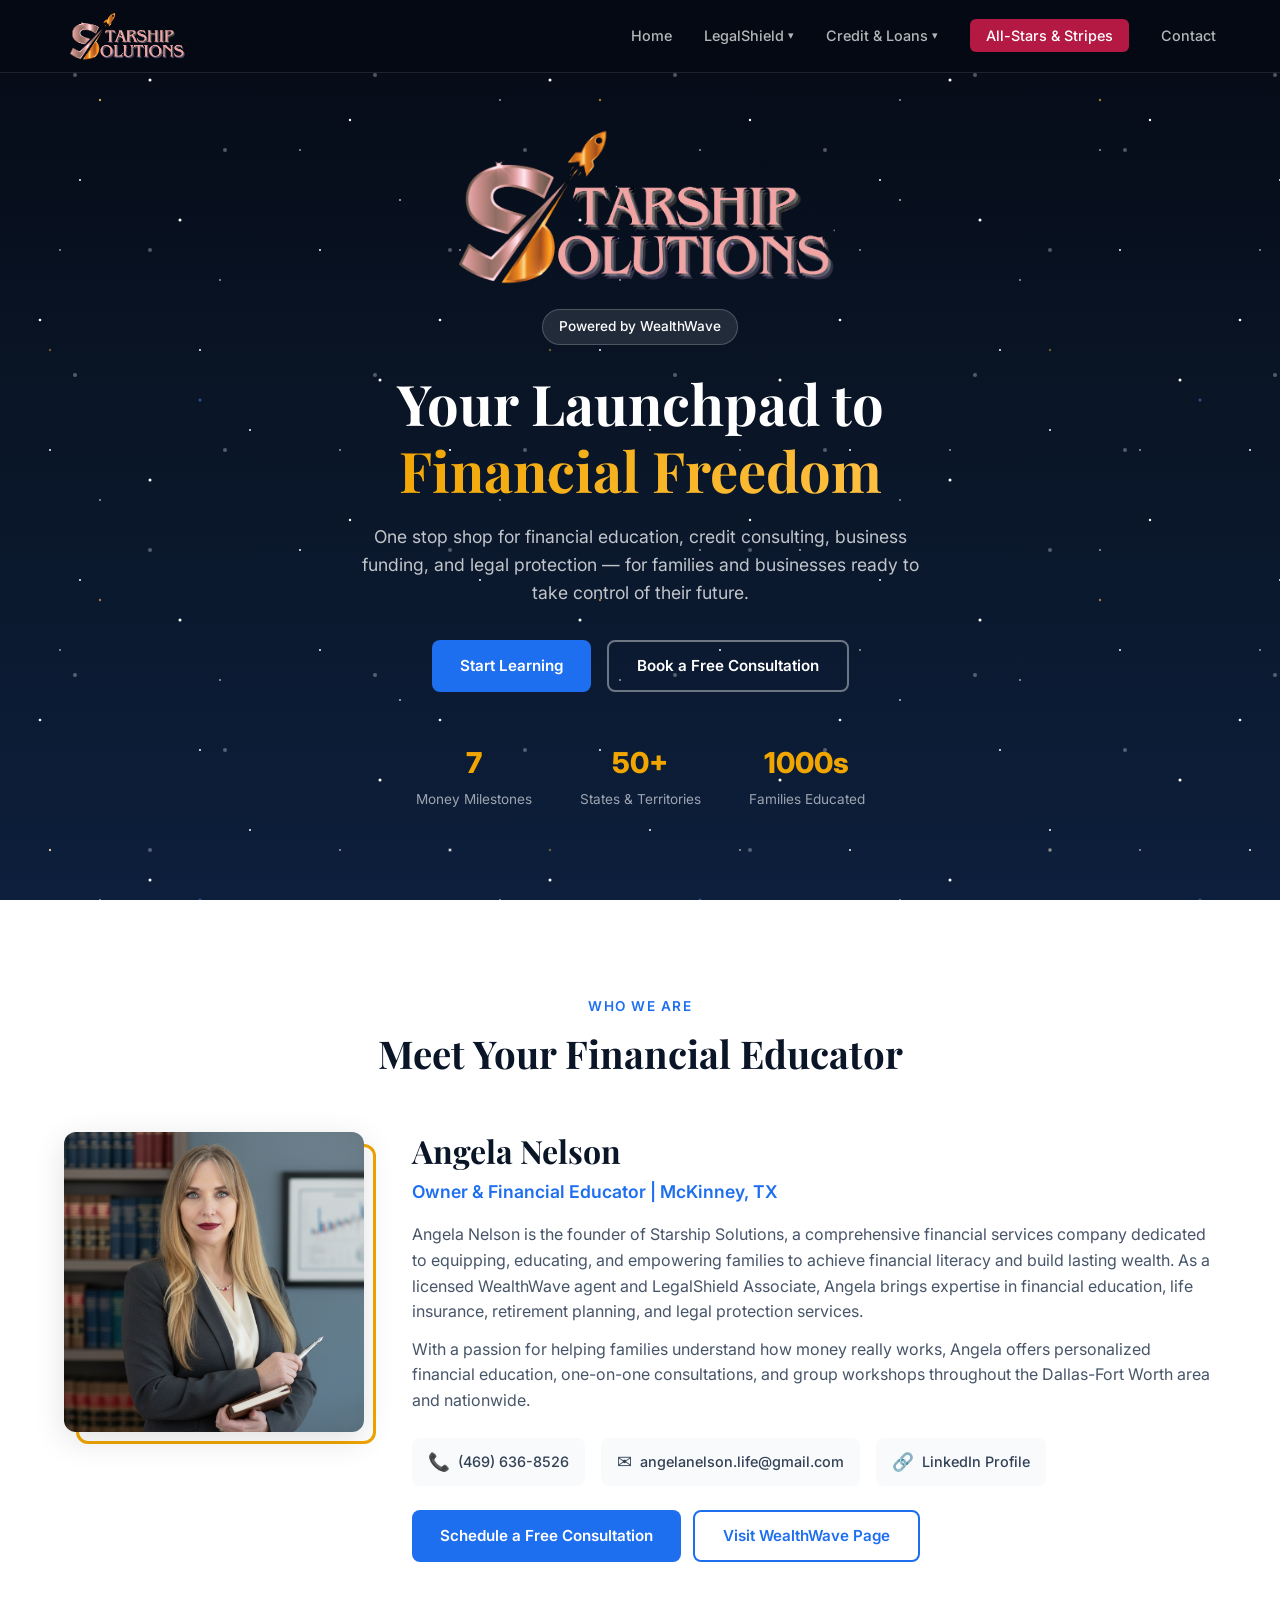
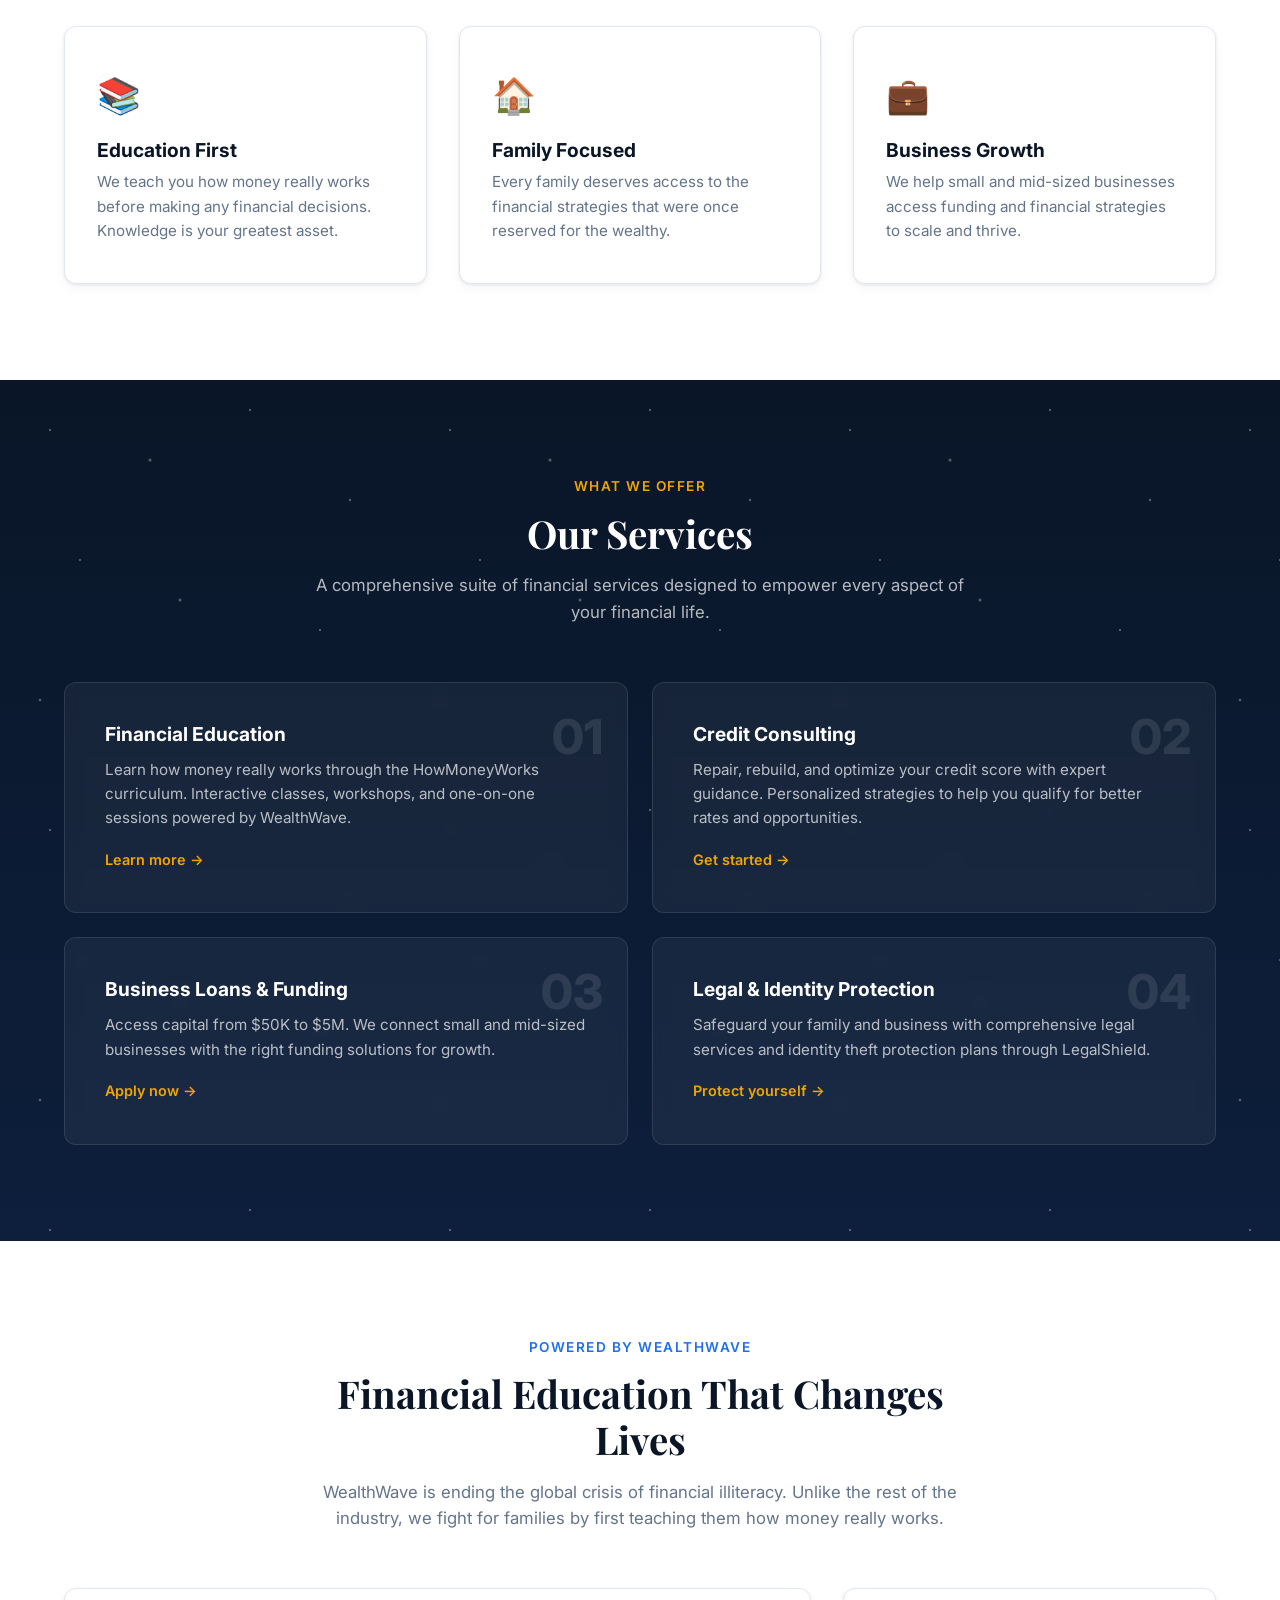
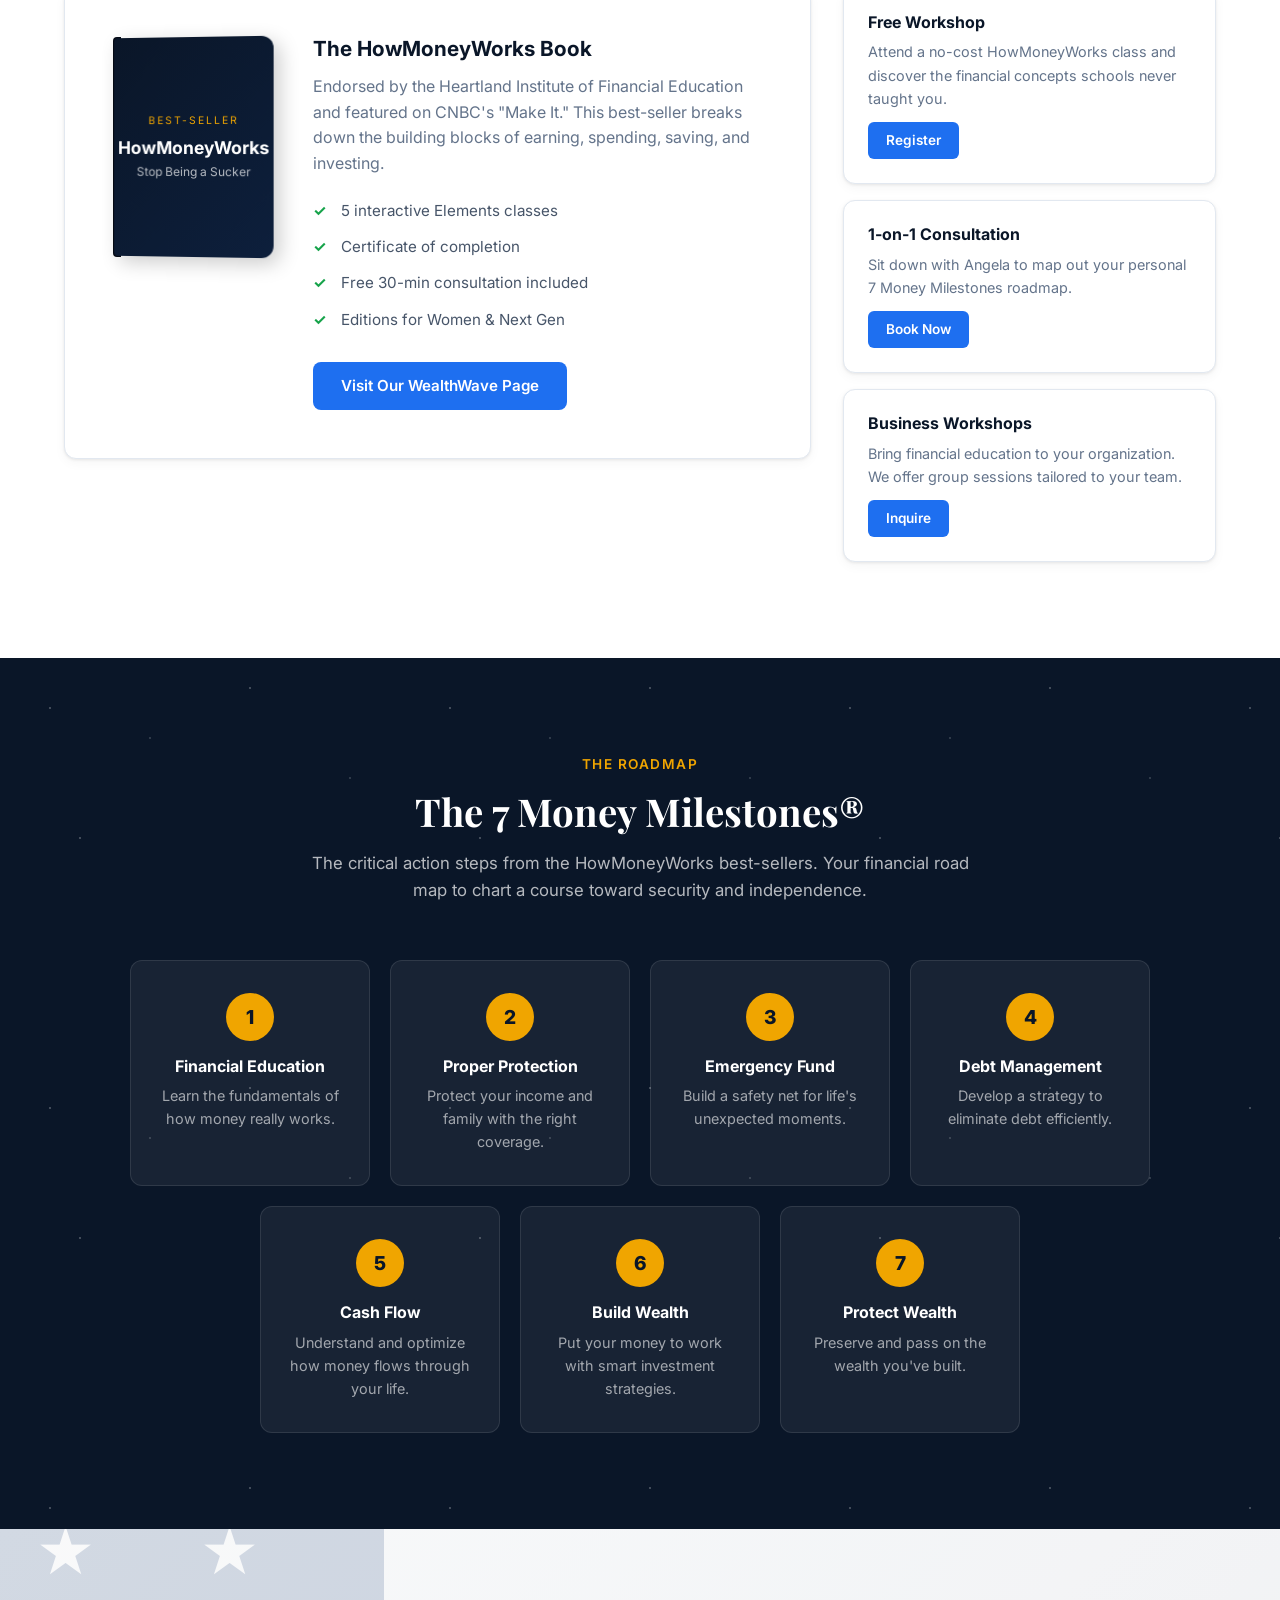
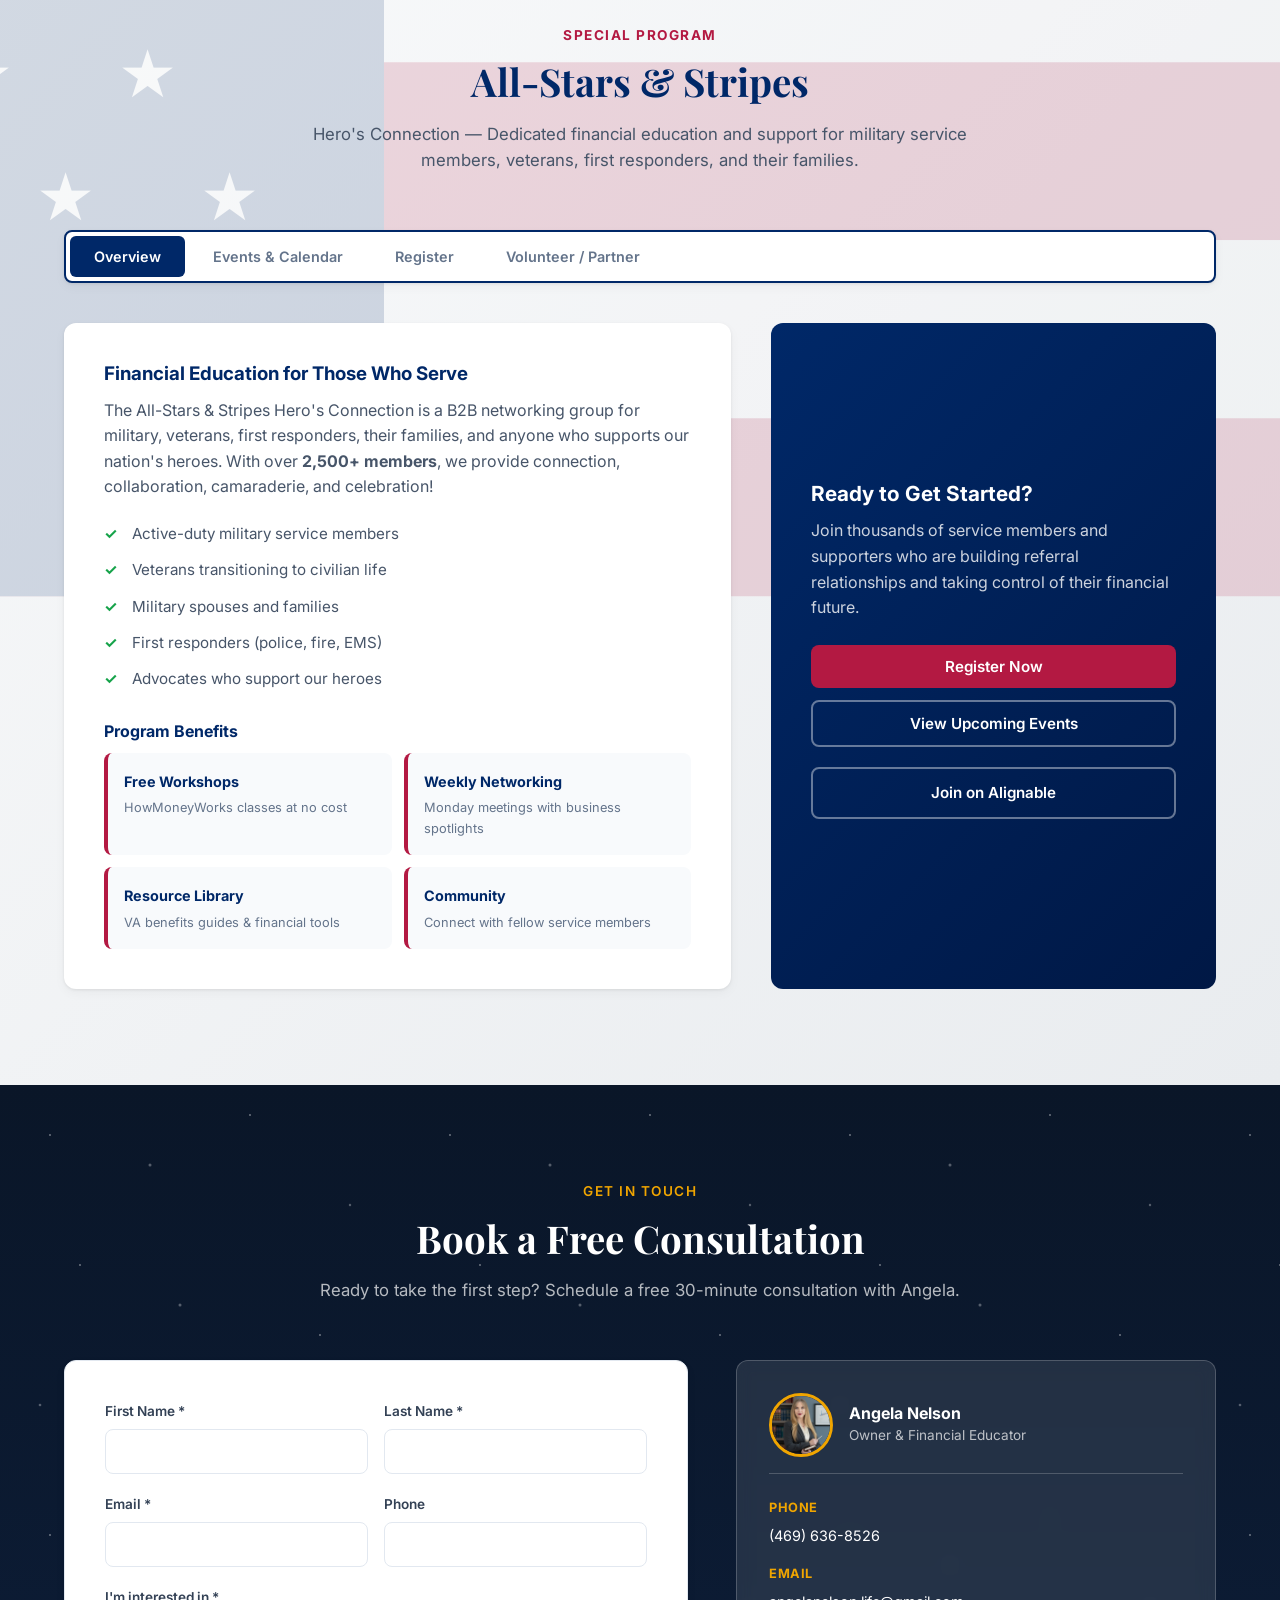
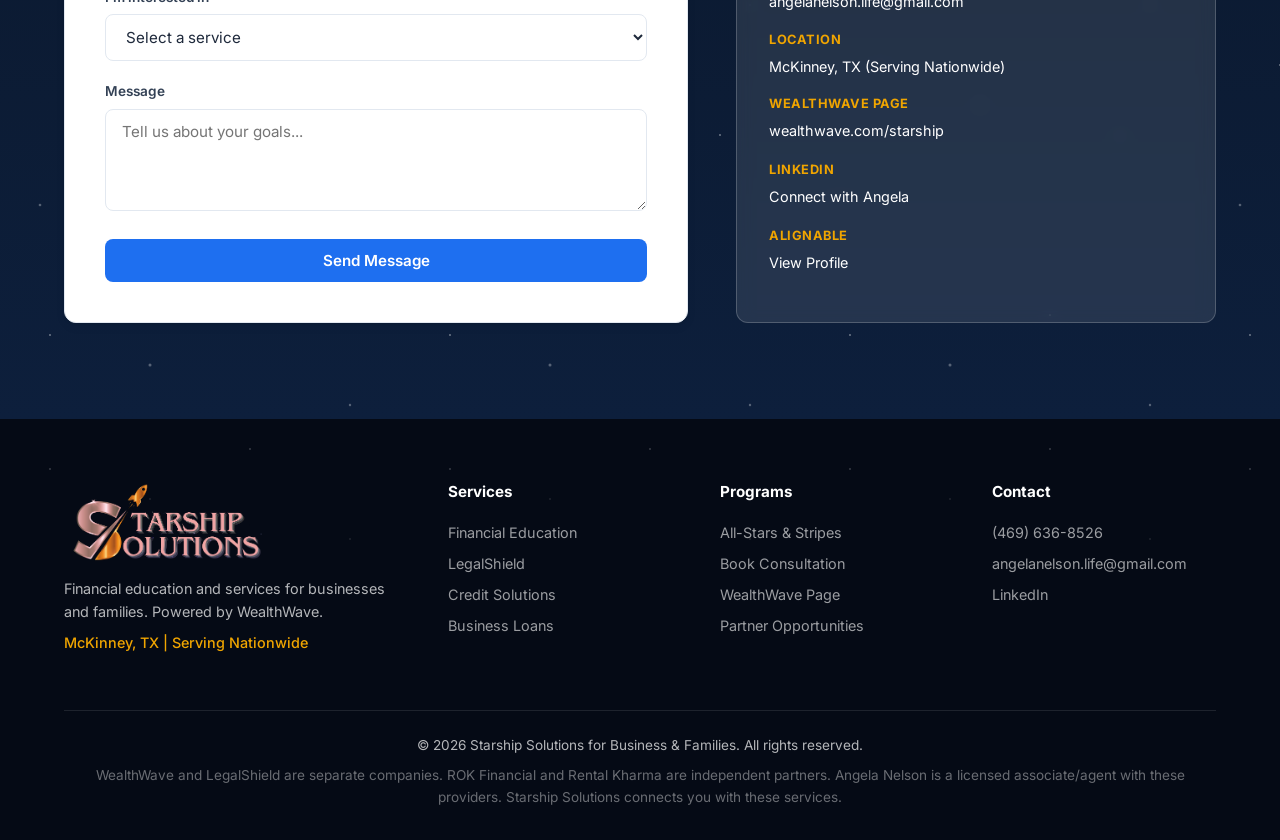
==== commit 164fb7a1: "Add partner service pages with dropdown navigation New pages: - legalshield.html: Legal plans, ID pr" ====
--- a/index.html
+++ b/index.html
@@ -119,10 +119,23 @@
         <span></span><span></span><span></span>
       </button>
       <ul class="nav-links" id="navLinks">
-        <li><a href="#about">About</a></li>
-        <li><a href="#services">Services</a></li>
-        <li><a href="#financial-education">Financial Education</a></li>
-        <li><a href="#milestones">7 Money Milestones</a></li>
+        <li><a href="index.html">Home</a></li>
+        <li class="nav-dropdown">
+          <a href="legalshield.html">LegalShield <span class="dropdown-arrow">&#9662;</span></a>
+          <ul class="dropdown-menu">
+            <li><a href="legalshield.html#individuals">For Individuals</a></li>
+            <li><a href="legalshield.html#businesses">For Businesses</a></li>
+            <li><a href="legalshield.html#commercial">Commercial Drivers</a></li>
+          </ul>
+        </li>
+        <li class="nav-dropdown">
+          <a href="credit.html">Credit &amp; Loans <span class="dropdown-arrow">&#9662;</span></a>
+          <ul class="dropdown-menu">
+            <li><a href="credit.html">Credit Consulting</a></li>
+            <li><a href="credit.html#rental-kharma">Rental Kharma</a></li>
+            <li><a href="business-loans.html">Business Loans</a></li>
+          </ul>
+        </li>
         <li><a href="#allstars" class="nav-highlight">All-Stars &amp; Stripes</a></li>
         <li><a href="#contact">Contact</a></li>
       </ul>
@@ -780,18 +793,18 @@
           <p class="footer-location">McKinney, TX | Serving Nationwide</p>
         </div>
         <div class="footer-links">
-          <h4>Quick Links</h4>
-          <a href="#about">About Angela</a>
-          <a href="#services">Services</a>
-          <a href="#financial-education">Financial Education</a>
-          <a href="#milestones">7 Money Milestones</a>
+          <h4>Services</h4>
+          <a href="index.html#financial-education">Financial Education</a>
+          <a href="legalshield.html">LegalShield</a>
+          <a href="credit.html">Credit Solutions</a>
+          <a href="business-loans.html">Business Loans</a>
         </div>
         <div class="footer-links">
           <h4>Programs</h4>
-          <a href="#allstars">All-Stars &amp; Stripes</a>
-          <a href="#contact">Book Consultation</a>
+          <a href="index.html#allstars">All-Stars &amp; Stripes</a>
+          <a href="index.html#contact">Book Consultation</a>
           <a href="https://wealthwave.com/starship" target="_blank" rel="noopener">WealthWave Page</a>
-          <a href="https://www.alignable.com/groups/all-stars-stripes-heros-connection" target="_blank" rel="noopener">Alignable Group</a>
+          <a href="partners.html">Partner Opportunities</a>
         </div>
         <div class="footer-links">
           <h4>Contact</h4>
@@ -802,7 +815,7 @@
       </div>
       <div class="footer-bottom">
         <p>&copy; 2026 Starship Solutions for Business &amp; Families. All rights reserved.</p>
-        <p class="footer-disclaimer">Financial education is provided through WealthWave. Legal services through LegalShield. Starship Solutions is an independent entity partnering with these providers.</p>
+        <p class="footer-disclaimer">WealthWave and LegalShield are separate companies. ROK Financial and Rental Kharma are independent partners. Angela Nelson is a licensed associate/agent with these providers. Starship Solutions connects you with these services.</p>
       </div>
     </div>
   </footer>
--- a/styles.css
+++ b/styles.css
@@ -1,3 +1,4 @@
+/* Starship Solutions - v2.1 - Centered Layout */
 /* === RESET & BASE === */
 *, *::before, *::after { box-sizing: border-box; margin: 0; padding: 0; }
 
@@ -81,14 +82,14 @@
   50% { opacity: 0.5; }
 }
 
-.hero-content { position: relative; z-index: 1; color: var(--white); max-width: 720px; }
-.hero-logo { max-width: 400px; margin-bottom: 24px; }
+.hero-content { position: relative; z-index: 1; color: var(--white); max-width: 720px; margin: 0 auto; text-align: center; }
+.hero-logo { max-width: 400px; margin: 0 auto 24px; }
 .hero-badge { display: inline-block; background: rgba(255,255,255,.1); border: 1px solid rgba(255,255,255,.2); padding: 6px 16px; border-radius: 24px; font-size: .85rem; font-weight: 500; margin-bottom: 24px; }
 .hero h1 { font-family: 'Playfair Display', serif; font-size: clamp(2.5rem, 5vw, 3.5rem); margin-bottom: 20px; }
 .text-gradient { background: linear-gradient(135deg, var(--star-gold) 0%, var(--star-gold-light) 100%); -webkit-background-clip: text; -webkit-text-fill-color: transparent; background-clip: text; }
-.hero-subtitle { font-size: 1.1rem; color: rgba(255,255,255,.75); margin-bottom: 32px; max-width: 560px; }
-.hero-actions { display: flex; gap: 16px; margin-bottom: 48px; flex-wrap: wrap; }
-.hero-stats { display: flex; gap: 48px; }
+.hero-subtitle { font-size: 1.1rem; color: rgba(255,255,255,.75); margin: 0 auto 32px; max-width: 560px; }
+.hero-actions { display: flex; gap: 16px; margin-bottom: 48px; flex-wrap: wrap; justify-content: center; }
+.hero-stats { display: flex; gap: 48px; justify-content: center; }
 .stat strong { display: block; font-size: 1.8rem; font-weight: 800; color: var(--star-gold); }
 .stat span { font-size: .85rem; color: rgba(255,255,255,.6); }
 
@@ -176,8 +177,8 @@
 .edu-card p { color: var(--gray-500); font-size: .9rem; margin-bottom: 12px; }
 
 /* === MILESTONES === */
-.milestones-grid { display: grid; grid-template-columns: repeat(auto-fit, minmax(240px, 1fr)); gap: 20px; position: relative; z-index: 1; }
-.milestone { background: rgba(255,255,255,.06); border: 1px solid rgba(255,255,255,.1); padding: 32px 24px; border-radius: var(--radius); text-align: center; transition: var(--transition); }
+.milestones-grid { display: flex; flex-wrap: wrap; gap: 20px; position: relative; z-index: 1; justify-content: center; }
+.milestone { flex: 0 1 240px; max-width: 280px; background: rgba(255,255,255,.06); border: 1px solid rgba(255,255,255,.1); padding: 32px 24px; border-radius: var(--radius); text-align: center; transition: var(--transition); }
 .milestone:hover { background: rgba(255,255,255,.1); transform: translateY(-2px); }
 .milestone-num { width: 48px; height: 48px; border-radius: 50%; background: var(--star-gold); color: var(--space-navy); font-weight: 800; font-size: 1.2rem; display: flex; align-items: center; justify-content: center; margin: 0 auto 16px; }
 .milestone h4 { color: var(--white); margin-bottom: 8px; }
@@ -363,3 +364,106 @@
   .registration-form, .contact-form { padding: 24px; }
   .footer-grid { grid-template-columns: 1fr; }
 }
+
+/* === DROPDOWN NAVIGATION === */
+.nav-dropdown { position: relative; }
+.nav-dropdown > a { display: flex; align-items: center; gap: 4px; }
+.dropdown-arrow { font-size: .7rem; transition: transform var(--transition); }
+.nav-dropdown:hover .dropdown-arrow { transform: rotate(180deg); }
+.dropdown-menu { position: absolute; top: 100%; left: 0; background: var(--space-dark); border: 1px solid rgba(255,255,255,.1); border-radius: var(--radius-sm); padding: 8px 0; min-width: 200px; opacity: 0; visibility: hidden; transform: translateY(10px); transition: all var(--transition); box-shadow: var(--shadow-lg); z-index: 100; }
+.nav-dropdown:hover .dropdown-menu { opacity: 1; visibility: visible; transform: translateY(0); }
+.dropdown-menu li { list-style: none; }
+.dropdown-menu a { display: block; padding: 10px 20px; color: rgba(255,255,255,.7) !important; font-size: .85rem; }
+.dropdown-menu a:hover { background: rgba(255,255,255,.1); color: var(--white) !important; }
+.nav-links a.active { color: var(--star-gold) !important; }
+
+/* === PAGE HERO (Subpages) === */
+.page-hero { position: relative; padding: 140px 0 80px; overflow: hidden; }
+.page-hero .hero-bg { position: absolute; inset: 0; background: linear-gradient(180deg, var(--space-dark) 0%, var(--space-navy) 100%); z-index: 0; }
+.page-hero .hero-content { position: relative; z-index: 1; color: var(--white); max-width: 720px; margin: 0 auto; text-align: center; }
+.page-hero h1 { font-family: 'Playfair Display', serif; font-size: clamp(2rem, 4vw, 3rem); margin-bottom: 16px; }
+.page-hero .hero-subtitle { font-size: 1.05rem; color: rgba(255,255,255,.75); margin: 0 auto 32px; max-width: 560px; }
+.page-hero .hero-actions { display: flex; gap: 16px; justify-content: center; flex-wrap: wrap; }
+
+/* === SERVICES GRID LIGHT === */
+.services-grid-light { display: grid; grid-template-columns: repeat(auto-fit, minmax(280px, 1fr)); gap: 24px; }
+.service-card-light { background: var(--white); padding: 32px; border-radius: var(--radius); box-shadow: var(--shadow); border: 1px solid var(--gray-200); transition: var(--transition); }
+.service-card-light:hover { transform: translateY(-4px); box-shadow: var(--shadow-md); }
+.service-icon { font-size: 2.5rem; margin-bottom: 16px; }
+.service-card-light h3 { font-size: 1.15rem; color: var(--space-navy); margin-bottom: 12px; }
+.service-card-light p { color: var(--gray-500); font-size: .9rem; margin-bottom: 16px; }
+.feature-list { list-style: none; margin: 0; padding: 0; }
+.feature-list li { padding: 6px 0 6px 24px; position: relative; color: var(--gray-600); font-size: .85rem; }
+.feature-list li::before { content: '\2713'; position: absolute; left: 0; color: var(--green); font-weight: 700; }
+
+/* === TWO COLUMN GRID === */
+.two-col-grid { display: grid; grid-template-columns: 1fr 1fr; gap: 48px; }
+.content-block { background: var(--white); padding: 32px; border-radius: var(--radius); box-shadow: var(--shadow); }
+.content-block h3 { font-size: 1.3rem; color: var(--space-navy); margin-bottom: 16px; }
+.content-block p { color: var(--gray-500); margin-bottom: 16px; }
+.content-block .btn { margin-top: 16px; }
+
+/* === CTA BOX === */
+.cta-box { background: linear-gradient(135deg, var(--space-navy), var(--space-blue)); padding: 48px; border-radius: var(--radius); text-align: center; margin-top: 48px; }
+.cta-box h3 { color: var(--white); font-size: 1.5rem; margin-bottom: 12px; }
+.cta-box p { color: rgba(255,255,255,.75); margin-bottom: 24px; max-width: 500px; margin-left: auto; margin-right: auto; }
+.cta-box-large { padding: 64px; }
+.cta-buttons { display: flex; gap: 16px; justify-content: center; flex-wrap: wrap; }
+
+/* === FEATURE HIGHLIGHT === */
+.feature-highlight { background: var(--white); padding: 48px; border-radius: var(--radius); box-shadow: var(--shadow); max-width: 800px; margin: 0 auto; }
+.feature-content h3 { font-size: 1.4rem; color: var(--space-navy); margin-bottom: 16px; }
+.feature-content p { color: var(--gray-500); margin-bottom: 20px; }
+.feature-content .btn { margin-top: 24px; }
+
+/* === STEP LIST === */
+.step-list { list-style: none; counter-reset: step; margin: 24px 0; }
+.step-list li { counter-increment: step; padding: 16px 0 16px 60px; position: relative; border-bottom: 1px solid var(--gray-200); }
+.step-list li:last-child { border-bottom: none; }
+.step-list li::before { content: counter(step); position: absolute; left: 0; top: 16px; width: 40px; height: 40px; background: var(--cosmic-blue); color: var(--white); border-radius: 50%; display: flex; align-items: center; justify-content: center; font-weight: 700; }
+.step-list strong { display: block; color: var(--space-navy); margin-bottom: 4px; }
+.step-list p { color: var(--gray-500); font-size: .9rem; margin: 0; }
+
+/* === HIGHLIGHT STATS === */
+.highlight-stats { display: flex; gap: 32px; justify-content: center; margin: 32px 0; padding: 24px; background: var(--gray-50); border-radius: var(--radius-sm); }
+.highlight-stat { text-align: center; }
+.highlight-stat strong { display: block; font-size: 1.8rem; color: var(--cosmic-blue); font-weight: 800; }
+.highlight-stat span { font-size: .85rem; color: var(--gray-500); }
+
+/* === LOAN GRID === */
+.loan-grid { display: grid; grid-template-columns: repeat(auto-fit, minmax(220px, 1fr)); gap: 16px; }
+.loan-card { background: var(--white); padding: 24px; border-radius: var(--radius-sm); box-shadow: var(--shadow); border-left: 4px solid var(--cosmic-blue); transition: var(--transition); }
+.loan-card:hover { transform: translateY(-2px); box-shadow: var(--shadow-md); }
+.loan-card h3 { font-size: 1rem; color: var(--space-navy); margin-bottom: 8px; }
+.loan-card p { font-size: .85rem; color: var(--gray-500); margin: 0; }
+
+/* === CONTACT CTA GRID === */
+.contact-cta-grid { display: grid; grid-template-columns: repeat(3, 1fr); gap: 24px; max-width: 800px; margin: 0 auto; }
+.contact-cta-card { display: flex; flex-direction: column; align-items: center; padding: 32px 24px; background: rgba(255,255,255,.1); backdrop-filter: blur(8px); border: 1px solid rgba(255,255,255,.2); border-radius: var(--radius); text-align: center; transition: var(--transition); color: var(--white); }
+.contact-cta-card:hover { background: rgba(255,255,255,.15); transform: translateY(-4px); color: var(--white); }
+.cta-icon { font-size: 2rem; margin-bottom: 12px; }
+.cta-label { font-size: .75rem; text-transform: uppercase; letter-spacing: 1px; color: var(--star-gold); margin-bottom: 4px; }
+.cta-value { font-weight: 600; font-size: 1rem; }
+
+/* === PARTNER BLOCK === */
+.partner-block { max-width: 800px; margin: 0 auto; }
+.partner-content { background: var(--white); padding: 48px; border-radius: var(--radius); box-shadow: var(--shadow); }
+.partner-content h2 { font-family: 'Playfair Display', serif; font-size: 1.8rem; color: var(--space-navy); margin-bottom: 16px; }
+.partner-content > p { color: var(--gray-500); margin-bottom: 20px; }
+.partner-content .btn { margin-top: 24px; }
+.section-alt .partner-content { background: var(--white); }
+
+/* === RESPONSIVE FOR NEW PAGES === */
+@media (max-width: 900px) {
+  .two-col-grid { grid-template-columns: 1fr; }
+  .contact-cta-grid { grid-template-columns: 1fr; }
+  .highlight-stats { flex-direction: column; gap: 16px; }
+  .dropdown-menu { position: static; opacity: 1; visibility: visible; transform: none; background: transparent; border: none; box-shadow: none; padding-left: 16px; }
+  .nav-dropdown:hover .dropdown-menu { transform: none; }
+}
+
+@media (max-width: 480px) {
+  .page-hero { padding: 120px 0 60px; }
+  .cta-box, .feature-highlight, .partner-content { padding: 24px; }
+  .loan-grid { grid-template-columns: 1fr; }
+}
